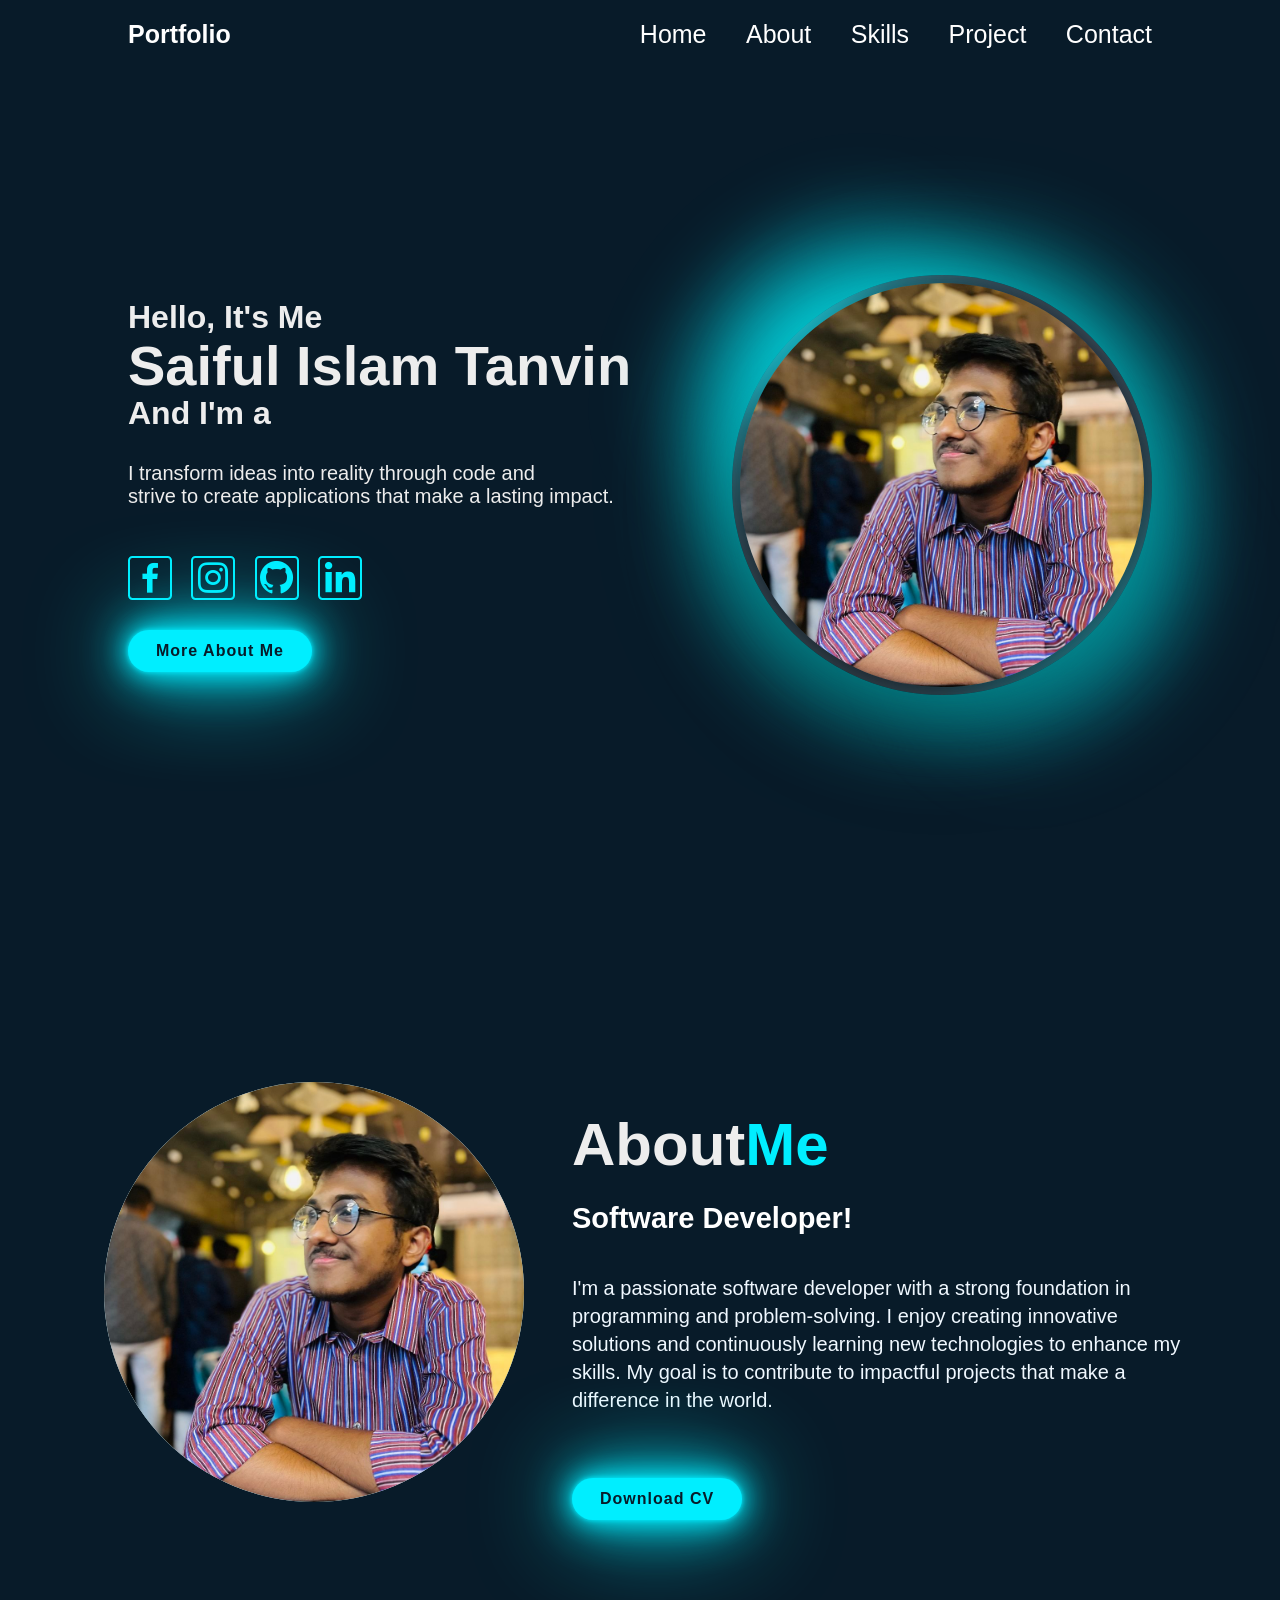
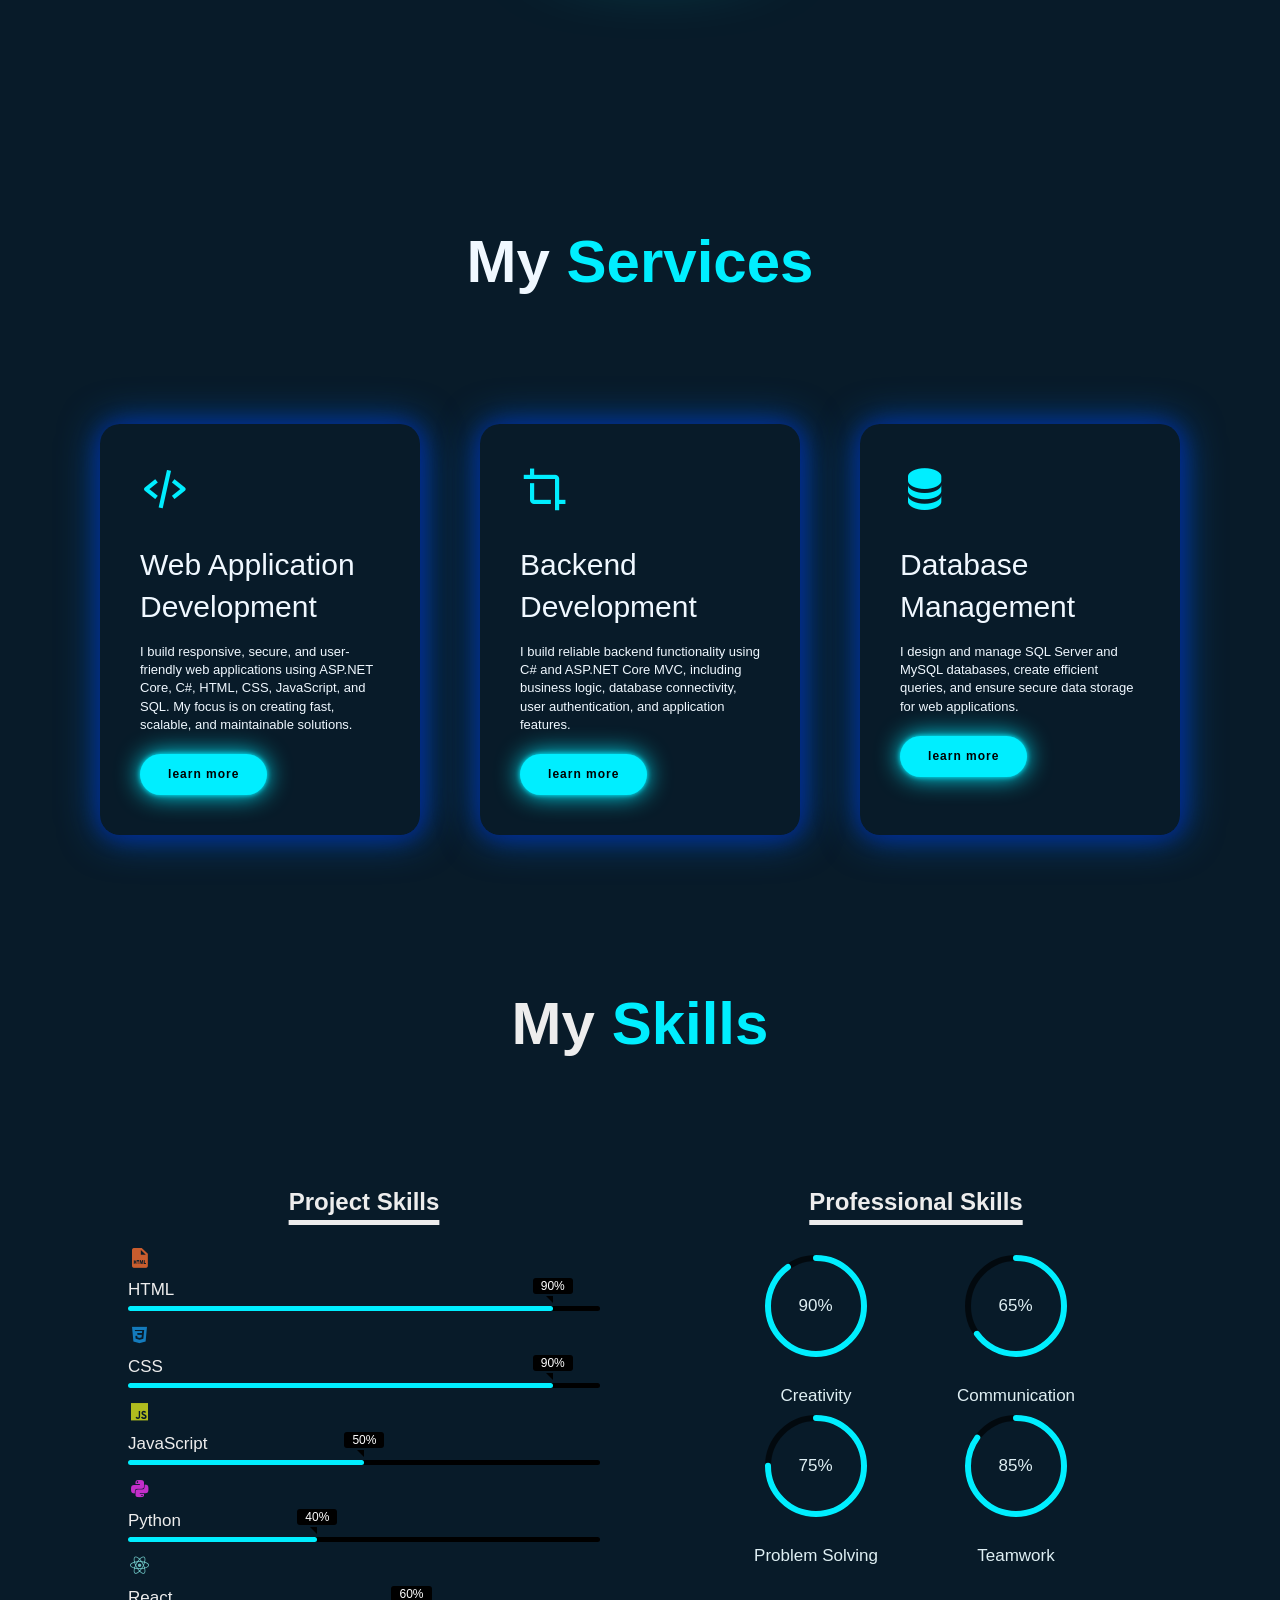
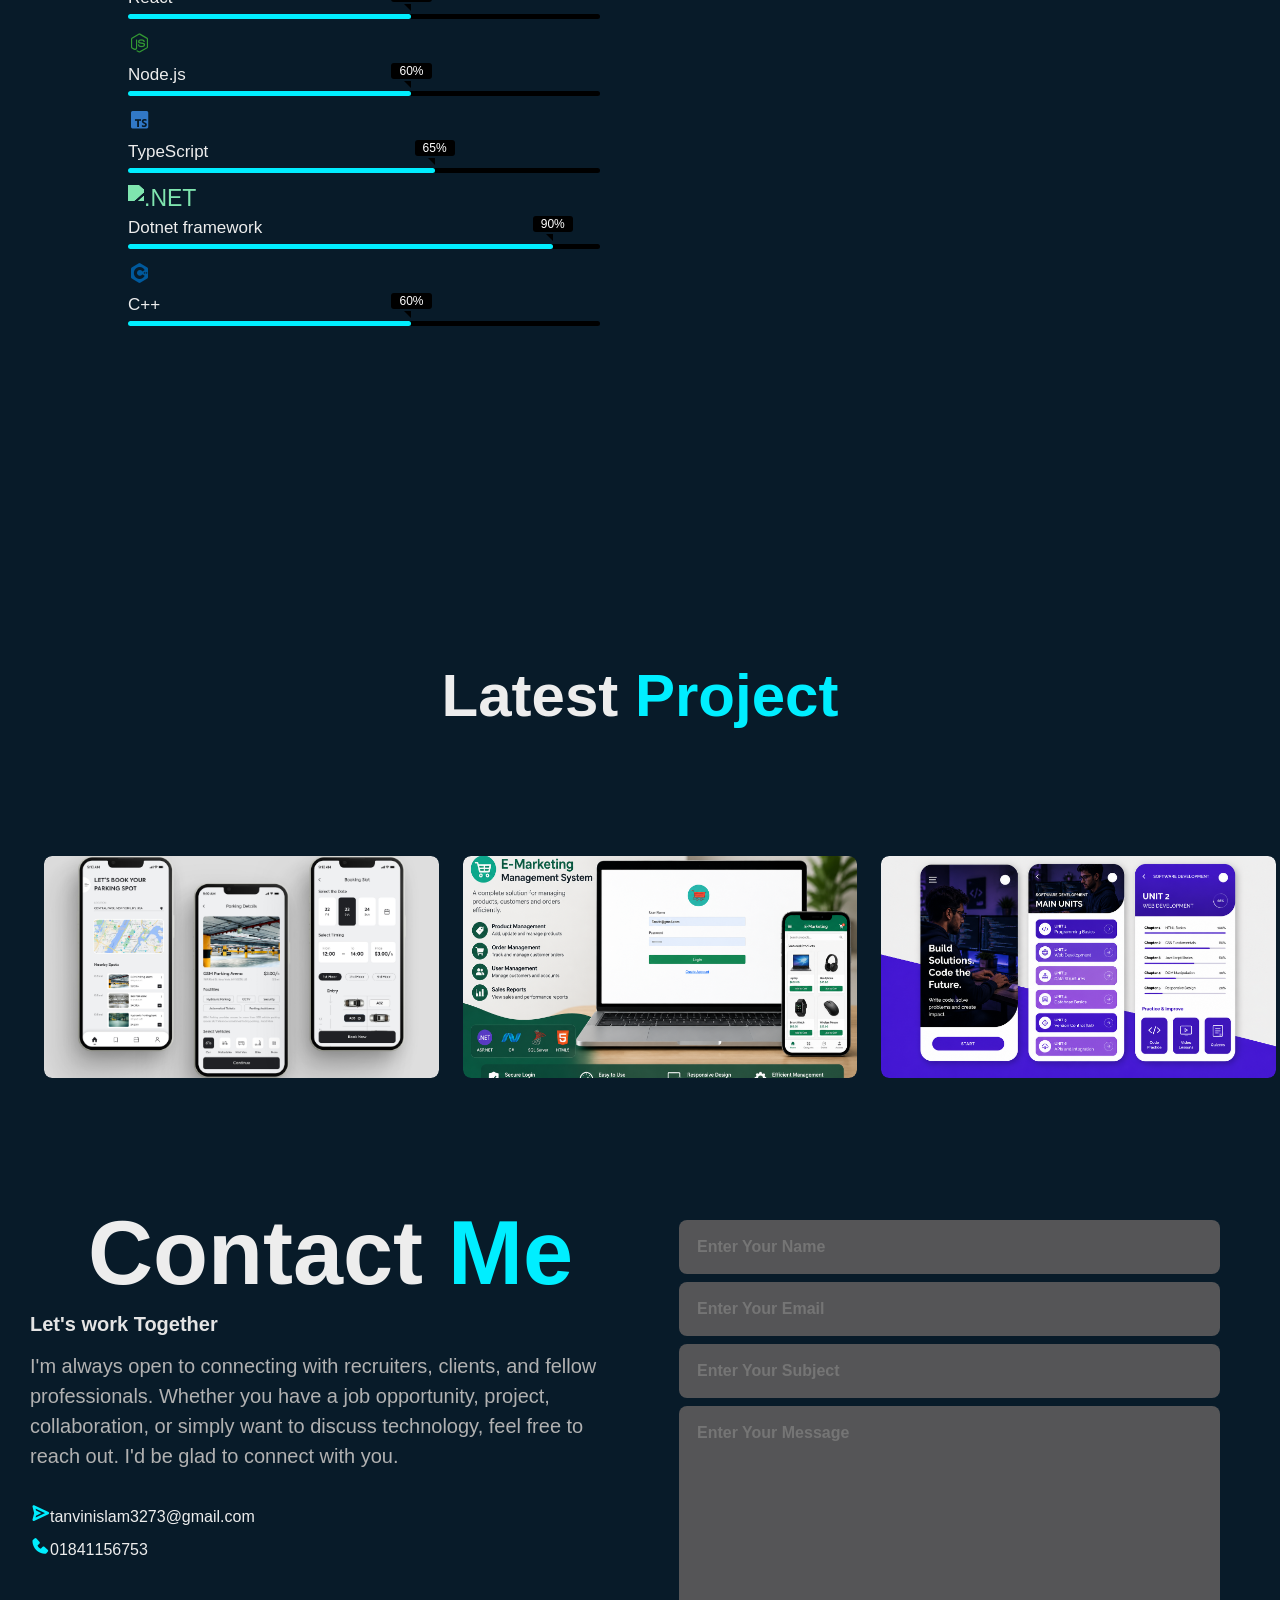
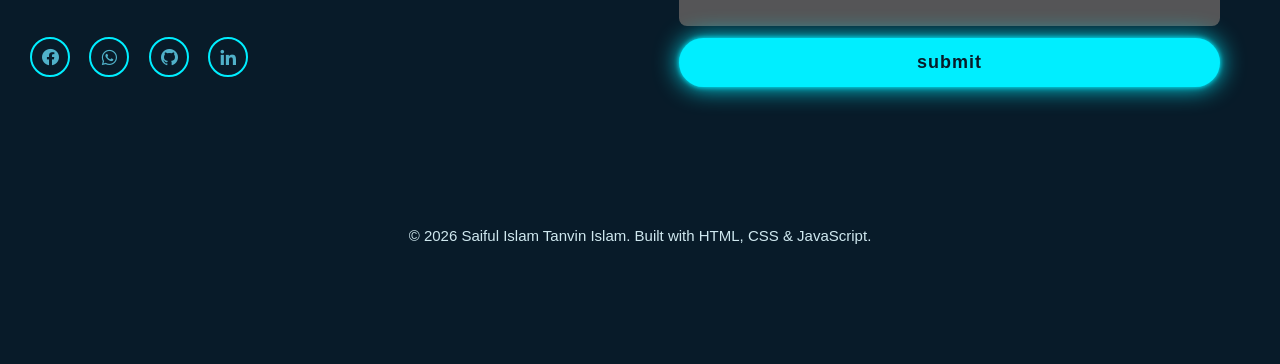
==== index.html @ 6e9121ce "update Project files" ====
<!DOCTYPE html>
<html lang="en">
<head>
    <meta charset="UTF-8">
    <meta http-equiv="X-UA-Compatible" content="IE=edge">
    <meta name="viewport" content="width=device-width, initial-scale=1.0">
    <title>Portfolio</title>
    <link rel="stylesheet" href="stylesheet.css">
    <link href='https://unpkg.com/boxicons@2.1.4/css/boxicons.min.css' rel='stylesheet'>
    <script src="https://unpkg.com/typed.js@3.0.0/dist/typed.umd.js"></script>

</head>

<body>
<header class="header">
    <a href="" class="logo">Portfolio</a>

    <nav class="navbar">
        <a href="#home" style="--i:1;" class="active">Home</a>
        <a href="#about" style="--i:2;">About</a>
        <a href="#skills" style="--i:3;">Skills</a>
        <a href="#portfolio" style="--i:4;">Project</a>
        <a href="#contact" style="--i:5;">Contact</a>
    </nav>

</header>


<section class="home" id="home">
    <div class="home-content">
        <h3>Hello, It's Me</h3>
        <h1>Saiful Islam Tanvin</h1>
        <h3>And I'm a <span class="text"></span></h3>
        <p>I transform ideas into reality through code and
           <br>strive to create applications that make a lasting impact.</p></br>
        
         <div class="home-sci">
            <a href="https://www.facebook.com/saiful.islam.1699/" target="_blank" rel="noopener noreferrer" style="--i:7;"> <i class='bx bxl-facebook'></i></a>
            <a href="https://www.instagram.com/tanvinislam3273/" target="_blank" rel="noopener noreferrer" style="--i:8;"> <i class='bx bxl-instagram'></i></a>
            <a href="https://github.com/Saiful1253" target="_blank" rel="noopener noreferrer" style="--i:9;"> <i class='bx bxl-github'></i></a>
            <a href="https://www.linkedin.com/in/tanvin-islam-6b293a417/" target="_blank" rel="noopener noreferrer" style="--i:10;"> <i class='bx bxl-linkedin'></i></a>

        </div> 
         
        <div>
            <a href="#about" class="btn-box">More About Me</a>
            
        </div>
    </div>
    <div class="home-img">
        <img src="542751662_776426458458725_5081653618997888991_n.jpg" alt="Profile photo">
    </div>

</section>
<section class="about" id="about">
    <div class="about-img">
        <div class="ring-only">
            <img src="542751662_776426458458725_5081653618997888991_n.jpg" alt="Profile photo">
            <div class="ring-overlay" aria-hidden="true"></div>
        </div>
    </div>
    <div class="about-text">
        <h2>About<span>Me</span></h2>
        <h4>Software Developer!</h4>
        <p>I'm a passionate software developer with a strong foundation in programming and problem-solving. I enjoy creating innovative solutions and continuously learning new technologies to enhance my skills. My goal is to contribute to impactful projects that make a difference in the world.</p>
        <a href="Resume%20writing%20format%20Final.pdf" class="btn-box" download>Download CV</a>
    </div>
</section>

<section>
    <div class="services" id="services">
        <div class="container">
             <h1 class="sub-title">My <span>Services</span></h1>
             <div class="services-list">
                <div>
                    <i class='bx bx-code-alt' style='color:#00eeff'  ></i>
                    <h2>Web Application Development</h2>
                    <p>I build responsive, secure, and user-friendly web applications using ASP.NET Core, C#, HTML, CSS, JavaScript, and SQL. My focus is on creating fast, scalable, and maintainable solutions.</p>
                    <a href="#portfolio" class="read">learn more</a>
                </div>
                <div>
                    <i class='bx bx-crop' style='color:#00eeff'></i>
                    <h2>Backend Development</h2>
                    <p>I build reliable backend functionality using C# and ASP.NET Core MVC, including business logic, database connectivity, user authentication, and application features.</p>
                    <a href="#portfolio" class="read">learn more</a>
                </div>
                <div>
                    <i class='bx bxs-data' style='color:#00eeff' ></i>
                    <h2>Database Management</h2>
                    <p>I design and manage SQL Server and MySQL databases, create efficient queries, and ensure secure data storage for web applications.</p>
                    <a href="#portfolio" class="read">learn more</a>
                </div>
             </div>
        </div>
        
        </div>

</section>
<h1 class="sub-title" id="skills">My <span>Skills</span></h1>

<section>
    <div class="container1">
        <h1 class="heading1">Project Skills</h1>
        <div class="skills-bars">
            <div class="bar"><i style="color: #c95d2e" class='bx bxs-file-html'></i>
                <div class="info">
                    <span>HTML</span>
                </div>
                <div class="progress-line html">
                    <span></span>
                </div>
            </div>
            <div class="bar"><i style="color: #147bbc" class='bx bxl-css3' ></i>
                <div class="info">
                    <span>CSS</span>
                </div>
                <div class="progress-line css">
                    <span></span>
                </div>
            </div>
            <div class="bar"><i style="color: #b0bc1e" class='bx bxl-javascript' ></i>
                <div class="info">
                    <span>JavaScript</span>
                </div>
                <div class="progress-line javascript">
                    <span></span>
                </div>
            </div>
            <div class="bar"><i style="color: #c32ec9" class='bx bxl-python' ></i>
                <div class="info">
                    <span>Python</span>
                </div>
                <div class="progress-line python">
                    <span></span>
                </div>
            </div>
            <div class="bar"><i style="color: #69bcbc" class='bx bxl-react' ></i>
                <div class="info">
                    <span>React</span>
                </div>
                <div class="progress-line react">
                    <span></span>
                </div>
            </div>
            <div class="bar"><i style="color: #339933" class='bx bxl-nodejs' ></i>
                <div class="info">
                    <span>Node.js</span>
                </div>
                <div class="progress-line nodejs">
                    <span></span>
                </div>
            </div>
            <div class="bar"><i style="color: #3178C6" class='bx bxl-typescript' ></i>
                <div class="info">
                    <span>TypeScript</span>
                </div>
                <div class="progress-line typescript">
                    <span></span>
                </div>
            </div>
            <div class="bar"><img src="https://cdn.jsdelivr.net/gh/glincker/thesvg@main/public/icons/dotnet/default.svg" alt=".NET" width="24" height="24"style="filter: brightness(0) saturate(100%) invert(83%) sepia(26%) saturate(580%) hue-rotate(91deg) brightness(95%) contrast(92%);">
                <div class="info">
                    <span>Dotnet framework</span>
                </div>
                <div class="progress-line dotnet">
                    <span></span>
                </div>
            </div>
            <div class="bar"><i style="color: #00599C" class='bx bxl-c-plus-plus' ></i>
                <div class="info">
                    <span>C++</span>
                </div>
                <div class="progress-line cpp">
                    <span></span>
                </div>
            </div>
        </div>
    </div>


    <div class="container1">
        <h1 class="heading1">Professional Skills</h1>
        <div class="radial-bars">

           <div class="radial-bar">
               <svg x="0px" y="0px" viewBox="0 0 200 200">
                  <circle class="progress-bar" cx="100" cy="100" r="80"></circle>
                  <circle class="path path-1" cx="100" cy="100" r="80"></circle>
               </svg>
               <div class="percentage">90%</div>
               <div class="text">Creativity</div>
           </div>
        
          <div class="radial-bar">
                 <svg x="0px" y="0px" viewBox="0 0 200 200">
                     <circle class="progress-bar" cx="100" cy="100" r="80"></circle>
                     <circle class="path path-2" cx="100" cy="100" r="80"></circle>
                 </svg>
                    <div class="percentage">65%</div>
                    <div class="text">Communication</div>
          </div>


         <div class="radial-bar">
               <svg x="0px" y="0px" viewBox="0 0 200 200">
                     <circle class="progress-bar" cx="100" cy="100" r="80"></circle>
                     <circle class="path path-3" cx="100" cy="100" r="80"></circle>
                 </svg>
                     <div class="percentage">75%</div>
                     <div class="text">Problem Solving</div>
          </div>


           <div class="radial-bar">
              <svg x="0px" y="0px" viewBox="0 0 200 200">
                 <circle class="progress-bar" cx="100" cy="100" r="80"></circle>
                 <circle class="path path-4" cx="100" cy="100" r="80"></circle>
              </svg>
                <div class="percentage">85%</div>
                <div class="text">Teamwork</div>
         
             </div>

        </div>

       
    </div>
</section>
<section>
    <div id="portfolio" id="project">
        <div class="main-text" id="project">
            <h2>Latest <span>Project</span></h2>

            <div class="portfolio-content">
                <div class="row">
                    <img src="Aq5nZgloQHvEWn9pExUV2srQIsp0cQvDQ_x_rilLGhLUYTcIf0WDgaFu_hWLJ1NRUG1LbYYS8QRhZ-k-rdcryO9Z2YAJMcnXOw0ifpTCIKRsNqsM_jRtGf6QIQ2qCkcCJpyV1CrTgjtVS1o8Y7yE7U2GW2DOdOC15qI9svM0yEpll7VTl5gPBP3-whoX0SZv.jpg">
                    <div class="layer">
                        <h5>SmartPark – Smart Parking System</h5>
                        <p>Find, reserve, and manage parking spaces with ease. SmartPark provides real-time parking availability, secure booking, and a seamless mobile experience.</p>

                        <a href="#"><i class='bx bx-link-external' style="color: aliceblue;"></i></a>
                    </div>
                </div>
                <div class="row">
                    <img src="ChatGPT Image Jul 12, 2026, 08_49_32 PM.png">
                    <div class="layer">
                        <h5>Software Develop</h5>
                        <p>Created modern software applications using C#, ASP.NET Core MVC, React, Node.js, Typerscript, javascript, HTML5, CSS3, C++, Python  to solve real-world problems.</p>

                        <a href="#"><i class='bx bx-link-external' style="color: aliceblue;"></i></a>
                    </div>
                </div>
                <div class="row">
                    <img src="Mobile.png">
                    <div class="layer">
                        <h5>Software Develop</h5>
                        <p>Created modern software applications using C#, ASP.NET Core MVC, React, Node.js, Typerscript, javascript, HTML5, CSS3, C++, Python  to solve real-world problems.</p>

                        <a href="#"><i class='bx bx-link-external' style="color: aliceblue;"></i></a>
                    </div>
                </div>
            </div>
        </div>

    </div>
</section>
<section class="contact" id="contact">
    <div class="contact-text">
        <h2>Contact <span>Me</span></h2>
        <h4>Let's work Together</h4>
        <p>I'm always open to connecting with recruiters, clients, and fellow professionals. Whether you have a job opportunity, project, collaboration, or simply want to discuss technology, feel free to reach out. I'd be glad to connect with you.</p>
        <div class="contact-list">
             <li><i class='bx bx-send' ></i>tanvinislam3273@gmail.com</li>
             <li><i class='bx bxs-phone'></i>01841156753</li>
        </div>
        <div class="contact-icons">
            <a href=""><i class='bx bxl-facebook-circle' style='color:#50b1c9' ></i></a>
            <a href=""><i class='bx bxl-whatsapp' style='color:#50b1c9' ></i></a>
            <a href=""><i class='bx bxl-github' style='color:#50b1c9'></i></a>
            <a href=""><i class='bx bxl-linkedin' style='color:#50b1c9' ></i></a>

        </div>


    </div>
    <div class="contact-form">
        <form action="">
            <input type="" placeholder="Enter Your Name" required>
            <input type="email" placeholder="Enter Your Email" required>

            <input type="" placeholder="Enter Your Subject">
            <textarea name="" id="" cols="40" rows="10" placeholder="Enter Your Message" required></textarea>
            <input type="submit" value="submit" class="send">
        </form>

    </div>

</section>

<footer class="site-footer">
    <p>&copy; 2026 Saiful Islam Tanvin Islam. Built with HTML, CSS &amp; JavaScript.</p>
</footer>



<script src="main.js"></script>
</body>
</html>
---- stylesheet.css ----
* {
    margin: 0;
    padding: 0;
    box-sizing: border-box;
    scroll-behavior: smooth;
    font-family: 'Poppins', sans-serif;
}

html,
body {
    min-height: 100%;
    color: #ededed;
    background: #081b29;
}

.header {
    position: fixed;
    top: 0;
    left: 0;
    width: 100%;
    padding: 20px 10%;
    background: #081b29;
    display: flex;
    justify-content: space-between;
    align-items: center;
    z-index: 100;
}

.logo {
    position: relative;
    font-size: 25px;
    color: #fff;
    text-decoration: none;
    font-weight: 600;
    cursor: default;
    opacity: 0;
    animation: slideRight 1s ease forwards;
}

.navbar a {
    display: inline-block;
    font-size: 25px;
    color: #fff;
    text-decoration: none;
    font-weight: 500;
    margin-left: 35px;
    transition: 0.3s;
    opacity: 0;
    animation: slideTop .5s ease forwards;
    animation-delay: calc(.2s * var(--i));
}


.navbar a:hover {
    color: rgb(132, 64, 221);
}

 .home {
    position: relative;
    width: 100%;
    justify-content: space-between;
    height: 100vh;
    background: #081b29 url(Purple\ Illustrated\ Mountain\ Desktop\ Wallpaper.png) no-repeat;
    background-size: cover;
    background-position: center;
    display: flex;
    align-items: center;
    padding: 70px 10% 0;
    perspective: 1200px;
}

.home-content {
    max-width: 600px;
}

.home-img {
    position: relative;
    width: 420px;
    height: 420px;
    display: flex;
    justify-content: center;
    align-items: center;
    border-radius: 50%;
    background: radial-gradient(circle at center, rgba(255,255,255,0.4), rgba(255,255,255,0) 45%),
                radial-gradient(circle at top left, rgba(0, 238, 255, 0.7), transparent 26%),
                radial-gradient(circle at bottom right, rgba(0, 238, 255, 0.25), transparent 36%);
    box-shadow: 0 30px 120px rgba(0, 0, 0, 0.18),
                0 0 120px rgba(0, 238, 255, 0.65),
                inset 0 0 90px rgba(255,255,255,0.30);
    overflow: visible;
    opacity: 0;
    animation: slideRight 1s ease forwards;
    animation-delay: 1.3s;
    transform-style: preserve-3d;
    transform: translateZ(0);
}

.home-img::before,
.home-img::after {
    content: '';
    position: absolute;
    border-radius: 50%;
}

.home-img::before {
    /* decorative outer ring */
    width: 100%;
    height: 100%;
    border: none;
    /* keep a soft cyan glow instead of a hard border */
    box-shadow: 0 0 100px rgba(0, 255, 255, 0.75),
                inset 0 0 18px rgba(255,255,255,0.06);
    z-index: 2;
}

.home-img::after {
    /* large blurred colored blobs behind the image to add depth */
    width: 140%;
    height: 140%;
    top: -20%;
    left: -20%;
    background: radial-gradient(circle at 30% 30%, rgba(0,238,255,0.7), transparent 32%),
                radial-gradient(circle at 70% 70%, rgba(0,200,220,0.35), transparent 32%);
    filter: blur(36px);
    transform: translateZ(-30px) scale(1.02);
    z-index: 0;
    pointer-events: none;
}

.home-img img {
    position: relative;
    width: 96%;
    height: 96%;
    object-fit: cover;
    border-radius: 50%;
    border: none;
    box-shadow: inset 0 0 30px rgba(255,255,255,0.12), 0 30px 60px rgba(0,0,0,0.28);
    transform: translateZ(40px);
    z-index: 3;
}


/* Neon framed photo component used in about/other sections */
.neon-wrap{width:420px;height:420px;position:relative;display:grid;place-items:center;margin:40px auto}
.neon-wrap::before{content:"";position:absolute;inset:0;background:transparent;filter:none;z-index:0}
.neon-wrap::after{content:"";position:absolute;inset:0;border-radius:50%;box-shadow:0 0 0 8px rgba(255,255,255,0.95), 0 0 60px rgba(0,238,255,0.65);pointer-events:none;z-index:1}
.neon-wrap .ring{position:absolute;z-index:2;border-radius:50%;inset:6%;box-shadow:0 0 0 6px rgba(255,255,255,0.9),0 0 22px rgba(0,238,255,0.75) inset;background:linear-gradient(135deg, rgba(0,238,255,0.08), rgba(0,200,220,0.03))}
.neon-wrap .photo{position:relative;z-index:3;width:84%;height:84%;border-radius:50%;overflow:hidden;box-shadow:0 24px 60px rgba(0,0,0,0.16)}
.neon-wrap .photo img{width:100%;height:100%;object-fit:cover;display:block}

@media (max-width:920px){.neon-wrap{width:300px;height:300px}}

/* Simple circular-only photo (no rings or glow) */
.round-only{
    width:300px;
    height:300px;
    border-radius:50%;
    overflow:hidden;
    display:block;
    margin:30px auto;
    box-shadow: 0 18px 40px rgba(0,0,0,0.18);
}
.round-only img{width:100%;height:100%;object-fit:cover;display:block}

/* Ring-only about image */
.about {
    background: #081b29;
}
.about-img {
    position: relative;
    display: grid;
    place-items: center;
    min-height: calc(100vh - 70px);
    background: none;
    padding: 80px 0;
}
.about-img .ring-only {
    width: 420px;
    height: 420px;
    border-radius: 50%;
    overflow: hidden;
    position: relative;
    box-shadow: inset 0 0 40px rgba(223, 218, 218, 0.788);
}
.about-img .ring-only img {
    width: 100%;
    height: 100%;
    object-fit: cover;
    display: block;
}
.about-img .ring-overlay {
    position: absolute;
    inset: 0;
    border-radius: 50%;
    pointer-events: none;
    box-shadow: 0 0 0 10px rgba(255,255,255,0.95),
                0 0 90px rgba(0,238,255,0.45);
}

.about-img .round-only{
    width:360px;
    height:360px;
    margin:0;
    box-shadow: 0 30px 70px rgba(228, 221, 221, 0.2);
}
.home-content h3 {
    font-size: 32px;
    font-weight: 700;
    opacity: 0;
    animation: slideBottom 1s ease forwards;
    animation-delay: .7s;

}

.home-content h3:nth-of-type(2) {
    margin-bottom: 30px;
    animation: slideTop 1s ease forwards;
    animation-delay: .7s;
}

.home-content h3 span {
    color: #0ef;
}

.home-content h1 {
    font-size: 56px;
    font-weight: 700;
    margin: -3px 0;
    opacity: 0;
    animation: slideRight 1s ease forwards;
    animation-delay: 1s;
}

.home-content p {
    font-size: 20px;
    opacity: 0;
    animation: slideLeft 1s ease forwards;
    animation-delay: 1s;
}

.home-sci a {
    display: inline-flex;
    justify-content: center;
    align-items: center;
    height: 44px;
    width: 44px;
    background: transparent;
    border: 2px solid #0ef;
    border-radius: 10%;
    font-size: 40px;
    color: #0ef;
    text-decoration: none;
    transition: 0.5s;
    opacity: 0;
    animation: slideLeft 1s ease forwards;
    animation-delay: calc(.2s * var(--i));
    margin: 30px 15px 30px 0;
}

.home-sci a :hover {
    background: #0ef;
    color: #081b29;
    box-shadow: 0 0 20px #0ef;
}

.btn-box {
    display: inline-block;
    padding: 12px 28px;
    background: #0ef;
    border-radius: 40px;
    font-size: 16px;
    color: #081b29;
    letter-spacing: 1px;
    text-decoration: none;
    font-weight: 600;
    opacity: 0;
    animation: slideTop 1s ease forwards;
    animation-delay: 2s;
    box-shadow: 0 0 5px #0ef,
        0 0 25px #0ef,
        0 0 50px #0ef, 0 0 100px #0ef;

}

.btn-box:hover {

    box-shadow: 0 0 5px cyan,
        0 0 25px cyan, 0 0 50px cyan,
        0 0 100px cyan, 0 0 200px cyan;
}
.about{
    display: grid;
    grid-template-columns: repeat(2, 1fr);
    align-items: center;
    gap: 1.5rem;
}
.about-img{
    padding-bottom: 20%;
    max-width: 630px;
    height: auto;
    width: 100%;
    border-radius: 8px;
}
.about-text{
    transform: translateX(-80px);
}
.about-text h2{
    font-size: 60px;
    
}
.about-text h2 span{
    color: #0ef;

}
.about-text h4{
    font-size: 29px;
    font-weight: 600;
    color: #fff;
    line-height: 1.7;
    margin: 15px 0 30px;
}
.about-text p{
    
    color: aliceblue;
    font-size: 20px;
    line-height: 1.4;
    margin-bottom: 4rem;
    display: flex;
    justify-content: center;
    align-items: center;
}

#services{
    color: aliceblue;
    font-size: 20px;
    line-height: 1.4;
    margin-bottom: 4rem;
    display: flex;
    justify-content: center;
    width: 100%;
}
.sub-title{
    text-align: center;
    font-size: 60px;
    padding-bottom: 70px;
}
#skills {
    scroll-margin-top: 90px;
}
.sub-title span{
    color: #0ef;
}

.container{
    padding: 90px;
    margin: 0 auto;
    width: 100%;
    max-width: 1300px;
}
.services-list{
    display: grid;
    grid-template-columns: repeat(auto-fit, minmax(280px, 1fr));
    grid-gap: 40px;
    margin-top: 50px;
    justify-items: center;
}
.services-list div{
    background-color: transparent;
    padding: 40px;
    font-size: 13px;
    font-weight: 13px;
    border-right: 10px;
    border-radius: 20px;
    transition: background 0.5s, transform 0.5s;
    box-shadow: 1px 1px 20px #012290f7,
                1px 1px 40px #0053b8f7;
    width: 100%;
    max-width: 320px;
}
.services-list div i{
    font-size: 50px;
    margin-bottom: 30px;
}
.services-list div h2{
    font-size: 30px;
    font-weight: 500;
    margin-bottom: 15px;
}
.services-list div a{
    display: inline-block;
    margin-top: 20px;
    font-size: 12px;
    color: #000000;
    text-decoration: none;
}
.read{
    display: inline-block;
    padding: 12px 28px;
    background: #0ef;
    border-radius: 40px;
    font-size: 16px;
    color: #081b29;
    letter-spacing: 1px;
    text-decoration: none;
    font-weight: 600;
    opacity: 0;
    animation: slideTop 1s ease forwards;
    animation-delay: 2s;
    box-shadow: 0 0 5px #0ef,
                0 0 25px #0ef;
}
.read:hover {
    box-shadow: 0 0 5px cyan,
                0 0 25px cyan, 0 0 50px cyan,
                0 0 100px cyan, 0 0 200px cyan;
    
}

.services-list div:hover{
    transform: translateY(-10px);
}

section{
    display: flex;
    flex-wrap: wrap;
}
.container1{
    width: 100%;
    height: auto; /* allow container to grow so all skill items (including C++) are visible */
    padding: 60px 0;
    margin-left: 0;
}
#skills + section{
    display: grid;
    grid-template-columns: repeat(2, minmax(0, 600px));
    justify-content: center;
    gap: 80px;
    padding: 0 10% 80px;
}
@media (max-width: 900px){
    #skills + section{
        grid-template-columns: minmax(0, 600px);
    }
}
.heading1{
    text-align: center;
    text-decoration: underline;
    text-underline-offset: 10px;
    text-decoration-thickness: 5px;
    margin-bottom: 30px;
}
.bar{
    font-size: 23px;
}
.skills-bars .bar{
    margin: 12px 0;
}
.skills-bars .bar:first-child{
    margin-top: 0;
}
.skills-bars .bar:last-child{
    margin-bottom: 0;
}
.skills-bars .bar .info{
    margin-bottom: 5px;
}
.skills-bars .bar .info span{
    font-size: 17px;
    font-weight: 500;
    animation: showText 0.5s 1s linear forwards;
    opacity: 0;
}
.skills-bars .bar .progress-line{
    position: relative;
    width: 100%;
    height: 5px;
    background-color: #000000;
    border-radius: 10px;
    animation: animate 1s cubic-bezier(1,0,0.5,1) forwards;
    transform: scaleX(0);
    transform-origin: left;
}
@keyframes animate{
    100%{
        transform: scaleX(1);
    }
}
.skills-bars .bar .progress-line span{
    height: 100%;
    background-color: #0ef;
    position: absolute;
    border-radius: 10px;
    animation: animate 1s 1s cubic-bezier(1,0,0.5,1) forwards;
    transform: scaleX(0);
    transform-origin: left;
}
.progress-line.html span{
    width: 90%;
}
.progress-line.css span{
    width: 90%;
}
.progress-line.javascript span{
    width: 50%;
}
.progress-line.python span{
    width: 40%;
}
.progress-line.react span{
    width: 60%;
}
.progress-line.nodejs span{
    width: 60%;
}
.progress-line.typescript span{
    width: 65%;
}
.progress-line.dotnet span{
    width: 90%;
}
.progress-line.cpp span{
    width: 60%;
}
.progress-line span::after{
    position: absolute;
    padding: 1px 8px;
    background-color: #000;
    color: #fff;
    font-size: 12px;
    border-radius: 3px;
    top: -28px;
    right: -20px;
    animation: showText 0.5s 1.5s linear forwards;
    opacity: 0;
}
.progress-line.html span::after{
    content: "90%";
}
.progress-line.css span::after{
    content: "90%";
}
.progress-line.javascript span::after{
    content: "50%";
}
.progress-line.python span::after{
    content: "40%";
}
.progress-line.react span::after{
    content: "60%";
}
.progress-line.nodejs span::after{
    content: "60%";
}
.progress-line.typescript span::after{
    content: "65%";
}
.progress-line.dotnet span::after{
    content: "90%";
}
.progress-line.cpp span::after{
    content: "60%";
}
.progress-line span::before{
    content: "";
    position: absolute;
    width: 0;
    height: 0;
    border: 7px solid transparent;
    border-bottom-width: 0px;
    border-right-width: 0px;
    border-top-color: #000;
    top: -10px;
    right: 0;
    animation: showText 0.5s 1.5s linear forwards;
    opacity: 0;
}
@keyframes showText{
    100%{
        opacity: 1;
    }
}
.radial-bars{
    /* Make each radial item occupy a full row and add spacing to prevent overlap */
    width: 100%;
    display: flex;
    flex-direction: row;
    align-items: center;
    justify-content: center;
    gap: 40px;         /* space between svg and text */
    margin: 24px 0;    /* space between rows */
    flex-wrap: wrap;
}
.radial-bars svg{
    /* size and rotation for the circular progress */
    width: 120px;
    height: 120px;
    flex: 0 0 120px;
    transform: rotate(-90deg);
}

/* Each radial item: stack circle + percentage + label and center them */
.radial-bar{
    display: flex;
    flex-direction: column;
    align-items: center;
    justify-content: flex-start;
    gap: 8px;
    width: 160px;
    position: relative; /* allow absolute centering of percentage inside the ring */
}

.radial-bar .percentage,
.radial-bar .text{
    color: #dfeff3;
    text-align: center;
}

/* center the percentage inside the SVG ring */
.radial-bar svg{
    position: relative;
    z-index: 1;
}

.radial-bars .progress-bar{
    stroke-width: 10;
    fill: transparent;
    /* base ring: dark/ muted stroke to show the "remaining" segment behind the cyan arc */
    stroke: rgba(0,0,0,0.65);
    stroke-dasharray: 502;
    stroke-dashoffset: 0; /* show full base ring */
    stroke-linecap: round;
}
@keyframes animate-bar{
    100%{
        stroke-dashoffset: -1;
    }
}
.path {
    stroke: #0ef;
    stroke-width: 10;
    fill: transparent;
    stroke-dasharray: 502;
    stroke-dashoffset: 502;
    stroke-linecap: round;
}
.path-1{animation:animate-path1 1s 1s linear forwards}
.path-2{animation:animate-path2 1s 1s linear forwards}
.path-3{animation:animate-path3 1s 1s linear forwards}
.path-4{animation:animate-path4 1s 1s linear forwards}

@keyframes animate-path1{
    100%{
        stroke-dashoffset: 50;;
    }
}
@keyframes animate-path2{
    100%{
        stroke-dashoffset: 175;;
    }
}
@keyframes animate-path3{
    100%{
        stroke-dashoffset: 125;;
    }
}
@keyframes animate-path4{
    100%{
        stroke-dashoffset: 75;;
    }
}
.radial-bar .percentage{
    position: absolute;
    top: 50%;
    left: 50%;
    transform: translate(-50%, -50%);
    font-size: 17px;
    font-weight: 500;
    height: 20px;
    animation: showText 0.5s 1s linear forwards;
    opacity: 0;
}
.radial-bar .text{
    width: 100%;
    position: absolute;
    text-align: center;
    left: 50%;
    bottom: -40px;
    transform: translateX(-50%);
    font-size: 17px;
    font-weight: 500;
    animation: showText 0.5s 1s linear forwards;
    opacity: 0;
}
.main-text{
    padding-top: 130px;
    margin-top: 200px;
}
.main-text h2{
    font-size: 60px;
    line-height: 1;
    text-align: center;
    position: relative;
    top: -130px;
}
.main-text h2 span{
    color: #0ef;
}
.portfolio-content{
    display: grid;
    grid-template-columns: repeat(auto-fit, minmax(min(100%, 359px), 1fr));
    width: calc(100% - 48px);
    margin: 0 44px;
    gap: 24px;
    justify-content: center;
}
.row{
    position: relative;
    aspect-ratio: 16 / 9;
    overflow: hidden;
    border-radius: 8px;
    cursor: pointer;
}
.row img{
    width: 100%;
    height: 100%;
    object-fit: cover;
    border-radius: 8px;
    display: block;
    transition: transform 0.5s;
}
.layer{
    width: 100%;
    height: 0;
    background: linear-gradient(rgba(0,0,0,0.1),#0ef);
    position: absolute;
    border-radius: 8px;
    left: 0;
    bottom: 0;
    overflow: hidden;
    display: flex;
    flex-direction: column;
    align-items: center;
    justify-content: center;
    text-align: center;
    padding: 0 40px;
    transition: height 0.5s;
}
.layer h5{
    color: #000;
    font-size: 20px;
    font-weight: 600;
    margin-bottom: 15px;
}
.layer p{
    color: #000;
    font-size: 1rem;
    line-height: 1.8;
}
.layer i{
    color: #ff004f;
    margin-top: 20px;
    font-size: 20px;
    background: #fff;
    width: 60px;
    height: 60px;
    display: flex;
    align-items: center;
    justify-content: center;
    border-radius: 50%;
}
.row:hover img{
    transform: scale(1.1);
}
.row:hover .layer{
    height: 100%;
}

.contact{
    display:grid;
    grid-template-columns: repeat(2, 1fr);
    align-items: center;
    gap: 3rem;
    padding-left: 30px;
    margin-top: 130px;
}
.contact-text h2{
    font-size: 90px;
    line-height: 1;
    text-align: center;
}
.contact-text h2 span{
    color: #0ef;
}
.contact-text h4{
    margin: 15px 0;
    color: rgb(228,228,228);
    font-size: 20px;
    font-weight: 600;
}
.contact-text p{
    color: rgb(177, 177, 177);
    font-size: 20px;
    line-height: 30px;
    margin-bottom: 2rem;
}
.contact-list{
    margin-bottom: 3rem;
}
.contact-list li{
    margin-bottom: 10px;
    display: block;
}
.contact-list li{
    margin-bottom: 10px;
    display: block;
}
.contact-list i{
    display: inline-block;
    color: #0ef;
    font-size: 20px;
    font-weight: 600;
    transition: all .40s ease;
}
.contact-list li a:hover{
    transform: scale(1.01) translateY(-5px);
    color: #0ef;
}
.contact-icons i{
    display: inline-flex;
    justify-content: center;
    align-items: center;
    width: 40px;
    height: 40px;
    background: transparent;
    border: 2px solid #0ef;
    border-radius: 50%;
    font-size: 20px;
    color: #0ef;
    text-decoration: none;
    margin: 30px 15px 30px 0;
    transition: .5s ease;
    opacity: 0;
    animation: slideLeft 1s ease forwards;
    animation-delay: calc(.2s * var(--i));
}
.contact-icons i:hover{
    background: #0ef;
    color: #000;
    box-shadow: 0 0 20px #0ef;
}
.contact-form form{
    position: relative;
}
.contact-form form input,form textarea{
    border: none;
    outline: none;
    width: 90%;
    padding: 18px;
    background: #555557;
    color: #000;
    font-size: 1rem;
    font-weight: 600;
    margin-bottom: 0.5rem;
    border-radius: 0.5rem;
}
.contact-form textarea{
    resize: none;
    height: 220px;
}
.contact-form form .send{
    display: inline-block;
    padding: 14px 60px;
    background: #0ef;
    border-radius: 40px;
    font-size: 18px;
    color: #081b29;
    letter-spacing: 1px;
    text-decoration: none;
    font-weight: 600;
    opacity: 0;
    animation: slideTop 1s ease forwards;
    animation-delay: 2s;
    box-shadow: 0 0 5px #0ef,
                0 0 25px #0ef;
}
.contact-form form .send:hover {
    box-shadow: 0 0 5px cyan,
                0 0 25px cyan, 0 0 50px cyan,
                0 0 100px cyan, 0 0 200px cyan;
    
}





@keyframes slideRight {
    0% {
        transform: translateX(-100%);
        opacity: 0;
    }

    100% {
        transform: translateX(0);
        opacity: 1;
    }
}

@keyframes slideLeft {
    0% {
        transform: translateX(100%);
        opacity: 0;
    }

    100% {
        transform: translateX(0);
        opacity: 1;
    }
}

@keyframes slideTop {
    0% {
        transform: translateY(100%);
        opacity: 0;
    }

    100% {
        transform: translateY(0);
        opacity: 1;
    }
}

@keyframes slideBottom {
    0% {
        transform: translateY(-100%);
        opacity: 0;
    }

    100% {
        transform: translateY(0);
        opacity: 1;
    }
}

.radial-info{
    display: flex;
    flex-direction: column;
    justify-content: center;
    align-items: center; /* center text under the circle */
    gap: 6px;
    text-align: center;
}

.radial-info .percentage{
    font-size: 14px;
    color: #dfeff3;
}

.radial-info .text{
    font-size: 14px;
    color: #dfeff3;
}

.site-footer{
    padding: 120px 10%;
    text-align: center;
    color: #cfe8ef;
    font-size: 15px;
}

/* Responsive layout */
@media (max-width: 1000px){
    .home{
        height: auto;
        min-height: 100vh;
        gap: 48px;
        padding: 130px 8% 70px;
    }
    .home-img{
        width: 330px;
        height: 330px;
    }
    .about-img .ring-only{
        width: 330px;
        height: 330px;
    }
    .about-text{
        transform: translateX(-30px);
    }
    .contact-text h2{
        font-size: 64px;
    }
}

@media (max-width: 768px){
    .header{
        padding: 14px 5%;
        flex-wrap: wrap;
        gap: 12px;
    }
    .logo{
        font-size: 22px;
    }
    .navbar{
        display: flex;
        flex-wrap: wrap;
        gap: 8px 16px;
    }
    .navbar a{
        margin-left: 0;
        font-size: 16px;
    }
    .home{
        flex-direction: column;
        justify-content: center;
        text-align: center;
        padding: 130px 7% 60px;
    }
    .home-content h1{
        font-size: 44px;
    }
    .home-content h3{
        font-size: 26px;
    }
    .home-content p,
    .about-text p,
    .contact-text p{
        font-size: 17px;
    }
    .home-img{
        width: min(78vw, 330px);
        height: min(78vw, 330px);
    }
    .about{
        grid-template-columns: 1fr;
        padding: 70px 7%;
        gap: 32px;
    }
    .about-img{
        min-height: auto;
        padding: 0;
        max-width: none;
    }
    .about-img .ring-only{
        width: min(75vw, 330px);
        height: min(75vw, 330px);
    }
    .about-text{
        transform: none;
        text-align: center;
    }
    .about-text h2,
    .sub-title,
    .main-text h2{
        font-size: 42px;
    }
    .about-text h4{
        font-size: 24px;
    }
    .about-text p{
        margin-bottom: 2rem;
    }
    .container{
        padding: 70px 7%;
    }
    .services-list{
        grid-template-columns: 1fr;
        gap: 28px;
    }
    .services-list div{
        max-width: 420px;
    }
    #skills + section{
        gap: 16px;
        padding: 0 7% 60px;
    }
    .container1{
        padding: 36px 0;
    }
    .main-text{
        padding-top: 80px;
        margin-top: 80px;
    }
    .main-text h2{
        top: -80px;
    }
    .portfolio-content{
        grid-template-columns: 1fr;
        width: auto;
        margin: 0 7%;
    }
    .contact{
        grid-template-columns: 1fr;
        gap: 32px;
        padding: 0 7%;
        margin-top: 80px;
    }
    .contact-text{
        text-align: center;
    }
    .contact-text h2{
        font-size: 48px;
    }
    .contact-form form input,
    .contact-form form textarea{
        width: 100%;
    }
    .contact-form form .send{
        width: 100%;
    }
    .site-footer{
        padding: 70px 7%;
        font-size: 14px;
    }
}

@media (max-width: 420px){
    .header{
        justify-content: center;
    }
    .navbar{
        justify-content: center;
    }
    .home-content h1{
        font-size: 36px;
    }
    .home-content h3{
        font-size: 22px;
    }
    .home-sci a{
        margin: 24px 8px;
    }
    .services-list div{
        padding: 28px;
    }
    .radial-bars{
        gap: 32px 8px;
    }
    .radial-bar{
        width: 140px;
    }
    .layer{
        padding: 0 20px;
    }
    .layer p{
        font-size: 0.85rem;
        line-height: 1.4;
    }
}
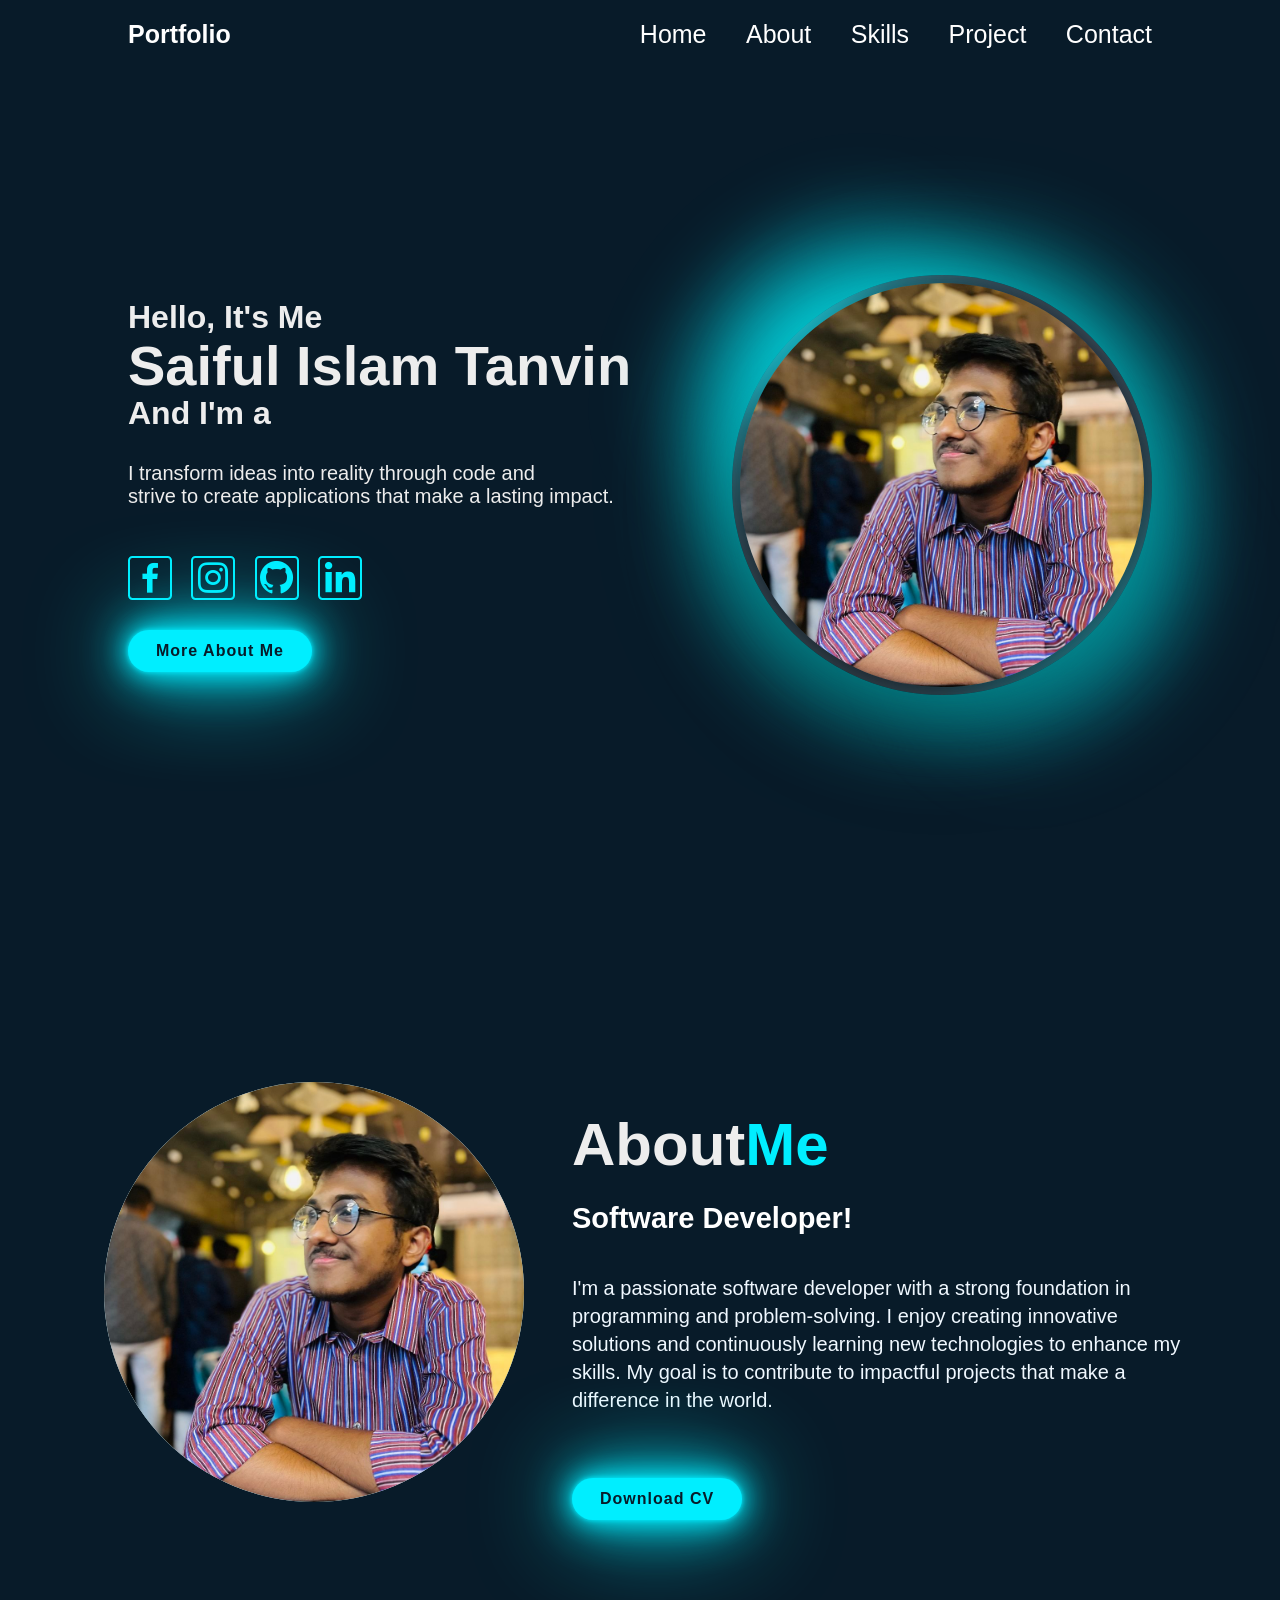
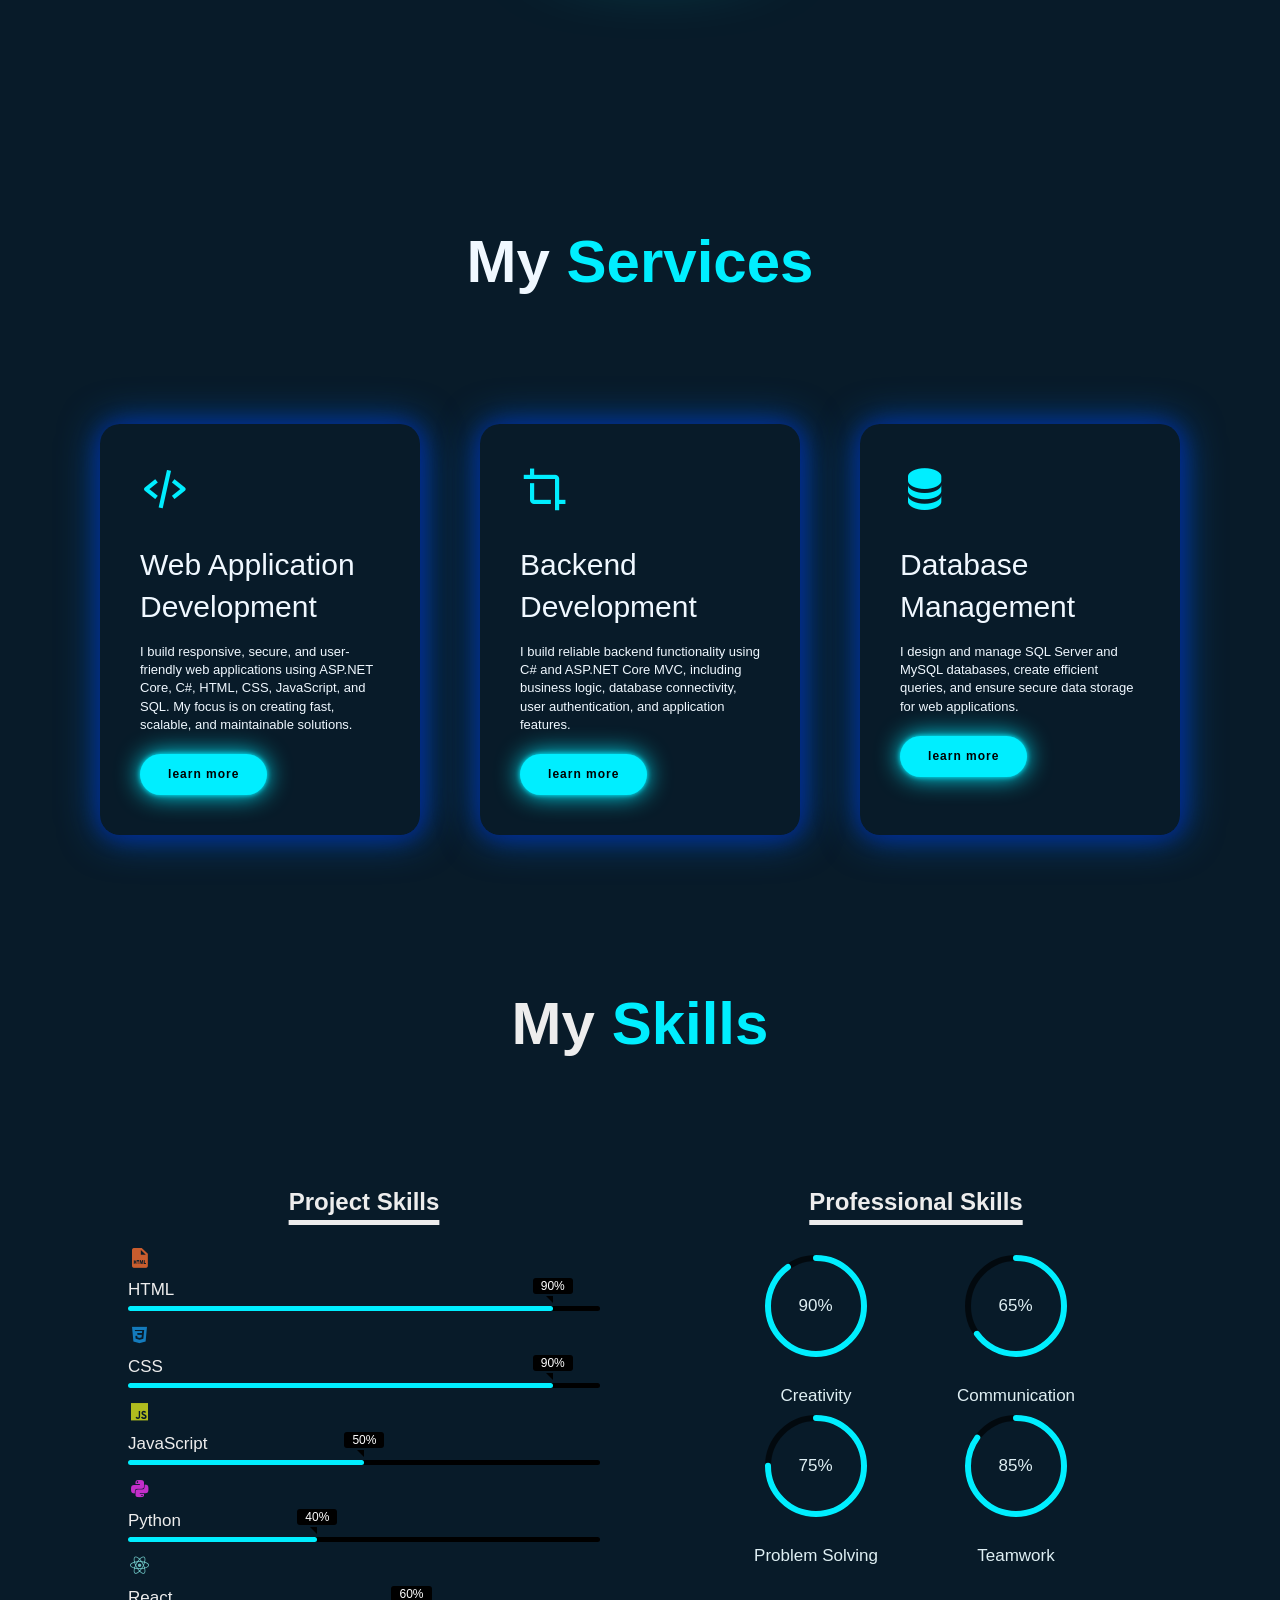
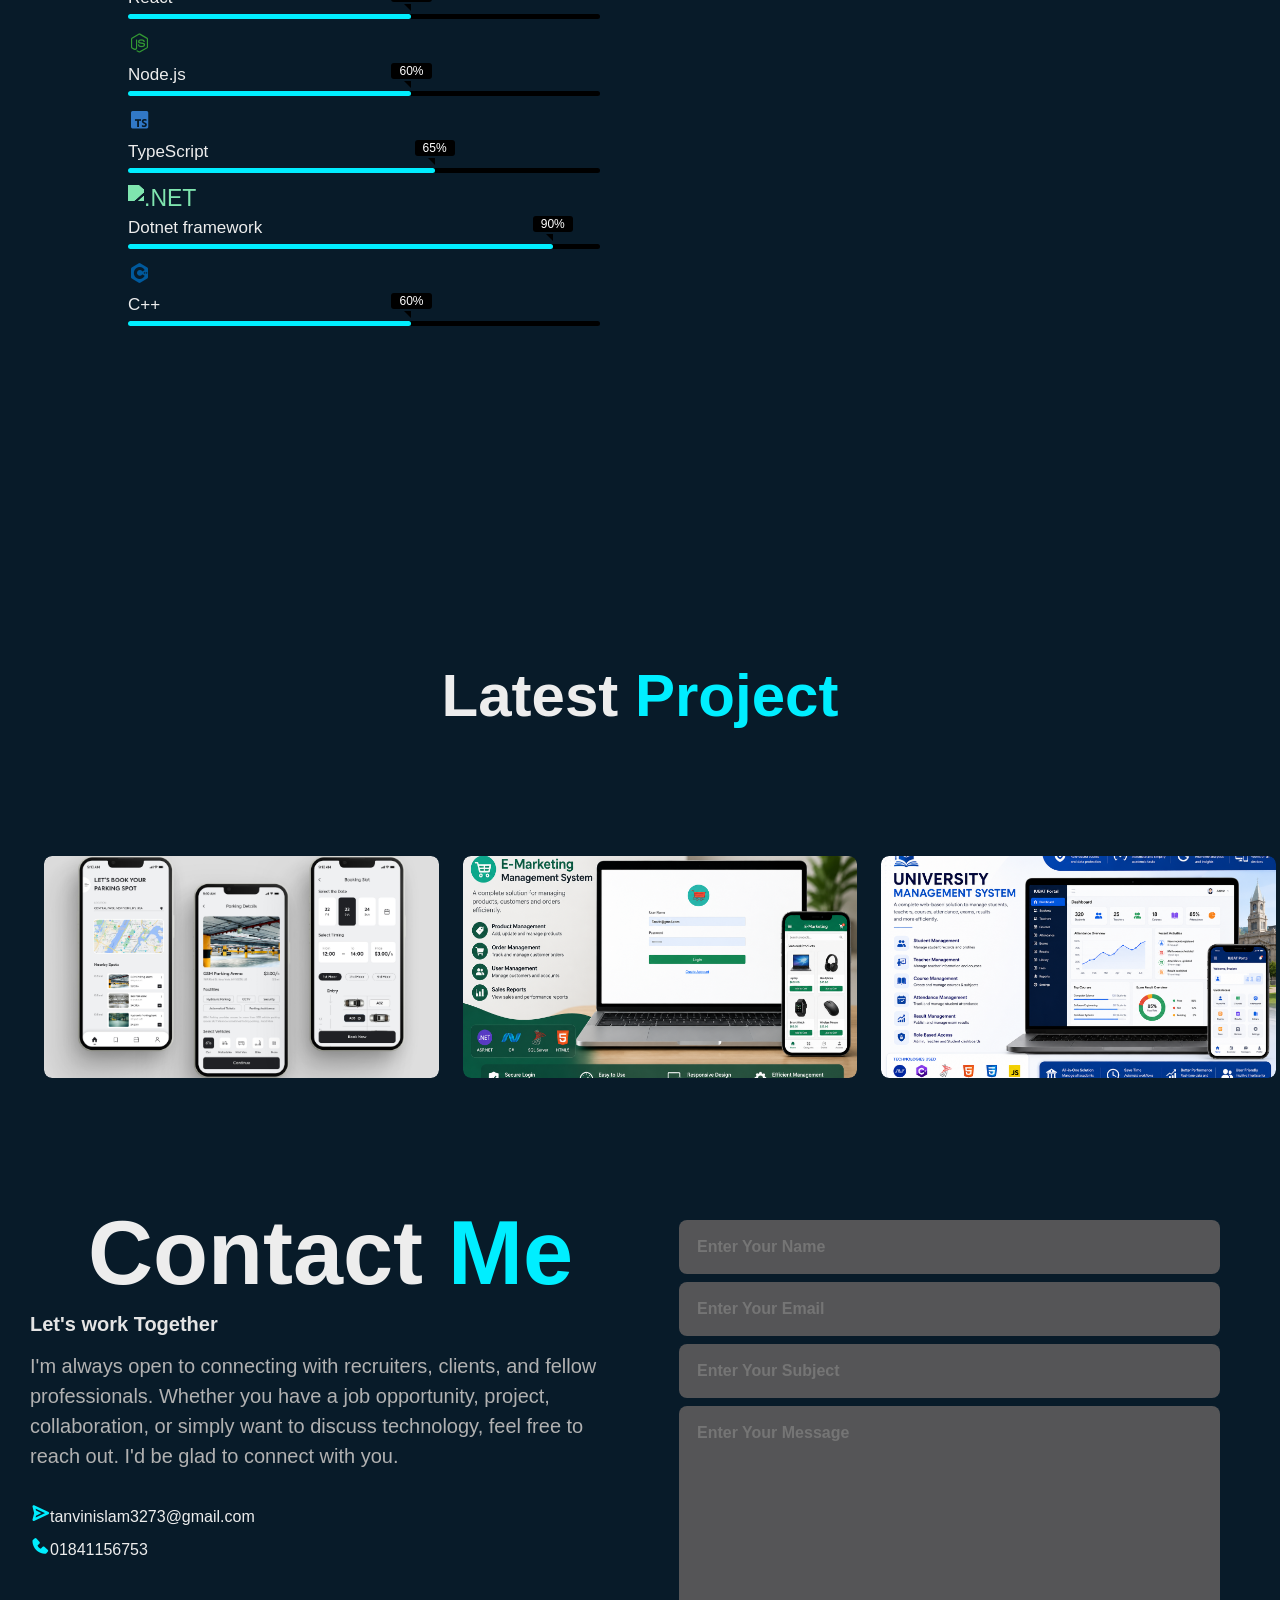
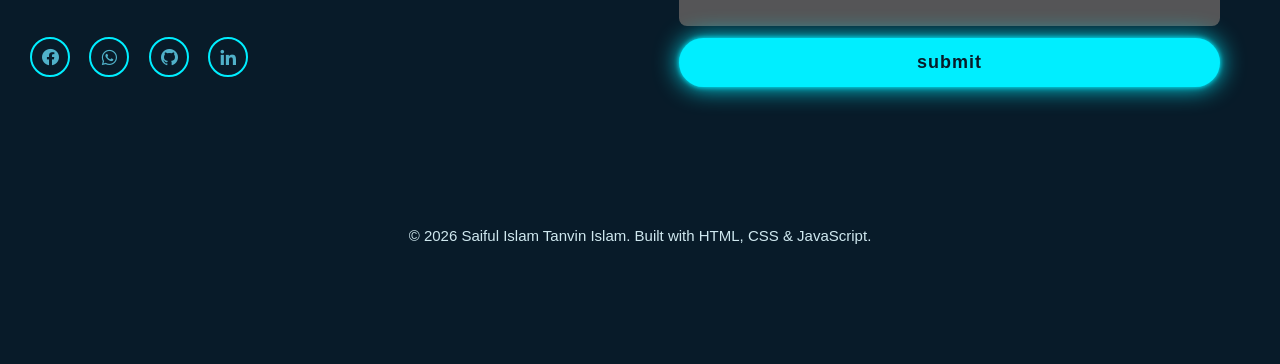
==== commit ca82dd2f: "Update Project files" ====
--- a/index.html
+++ b/index.html
@@ -244,17 +244,17 @@
                 <div class="row">
                     <img src="ChatGPT Image Jul 12, 2026, 08_49_32 PM.png">
                     <div class="layer">
-                        <h5>Software Develop</h5>
-                        <p>Created modern software applications using C#, ASP.NET Core MVC, React, Node.js, Typerscript, javascript, HTML5, CSS3, C++, Python  to solve real-world problems.</p>
+                        <h5>E-Commerce System</h5>
+                        <p>A web-based e-commerce management system developed using ASP.NET that allows users to browse products, create accounts, log in securely, manage shopping carts, and place orders. The admin panel supports product management, order tracking, and inventory updates.</p>
 
                         <a href="#"><i class='bx bx-link-external' style="color: aliceblue;"></i></a>
                     </div>
                 </div>
                 <div class="row">
-                    <img src="Mobile.png">
+                    <img src="ChatGPT Image Jul 12, 2026, 09_14_06 PM.png">
                     <div class="layer">
-                        <h5>Software Develop</h5>
-                        <p>Created modern software applications using C#, ASP.NET Core MVC, React, Node.js, Typerscript, javascript, HTML5, CSS3, C++, Python  to solve real-world problems.</p>
+                        <h5>University Portal System</h5>
+                        <p>A comprehensive web-based platform for managing students, teachers, courses, attendance, examinations, and academic records through dedicated role-based Project.</p>
 
                         <a href="#"><i class='bx bx-link-external' style="color: aliceblue;"></i></a>
                     </div>
@@ -274,22 +274,24 @@
              <li><i class='bx bxs-phone'></i>01841156753</li>
         </div>
         <div class="contact-icons">
-            <a href=""><i class='bx bxl-facebook-circle' style='color:#50b1c9' ></i></a>
-            <a href=""><i class='bx bxl-whatsapp' style='color:#50b1c9' ></i></a>
-            <a href=""><i class='bx bxl-github' style='color:#50b1c9'></i></a>
-            <a href=""><i class='bx bxl-linkedin' style='color:#50b1c9' ></i></a>
+            <a href="https://www.facebook.com/saiful.islam.1699/" target="_blank" rel="noopener noreferrer" aria-label="Facebook"><i class='bx bxl-facebook-circle' style='color:#50b1c9' ></i></a>
+            <a href="https://wa.me/8801841156753" target="_blank" rel="noopener noreferrer" aria-label="WhatsApp"><i class='bx bxl-whatsapp' style='color:#50b1c9' ></i></a>
+            <a href="https://github.com/Saiful1253" target="_blank" rel="noopener noreferrer" aria-label="GitHub"><i class='bx bxl-github' style='color:#50b1c9'></i></a>
+            <a href="https://www.linkedin.com/in/tanvin-islam-6b293a417/" target="_blank" rel="noopener noreferrer" aria-label="LinkedIn"><i class='bx bxl-linkedin' style='color:#50b1c9' ></i></a>
 
         </div>
 
 
     </div>
     <div class="contact-form">
-        <form action="">
-            <input type="" placeholder="Enter Your Name" required>
-            <input type="email" placeholder="Enter Your Email" required>
-
-            <input type="" placeholder="Enter Your Subject">
-            <textarea name="" id="" cols="40" rows="10" placeholder="Enter Your Message" required></textarea>
+        <form action="https://formsubmit.co/tanvinislam3273@gmail.com" method="POST">
+            <input type="hidden" name="_subject" value="New portfolio contact message">
+            <input type="hidden" name="_captcha" value="false">
+            <input type="text" name="name" placeholder="Enter Your Name" required>
+            <input type="email" name="email" placeholder="Enter Your Email" required>
+
+            <input type="text" name="subject" placeholder="Enter Your Subject">
+            <textarea name="message" id="message" cols="40" rows="10" placeholder="Enter Your Message" required></textarea>
             <input type="submit" value="submit" class="send">
         </form>
 
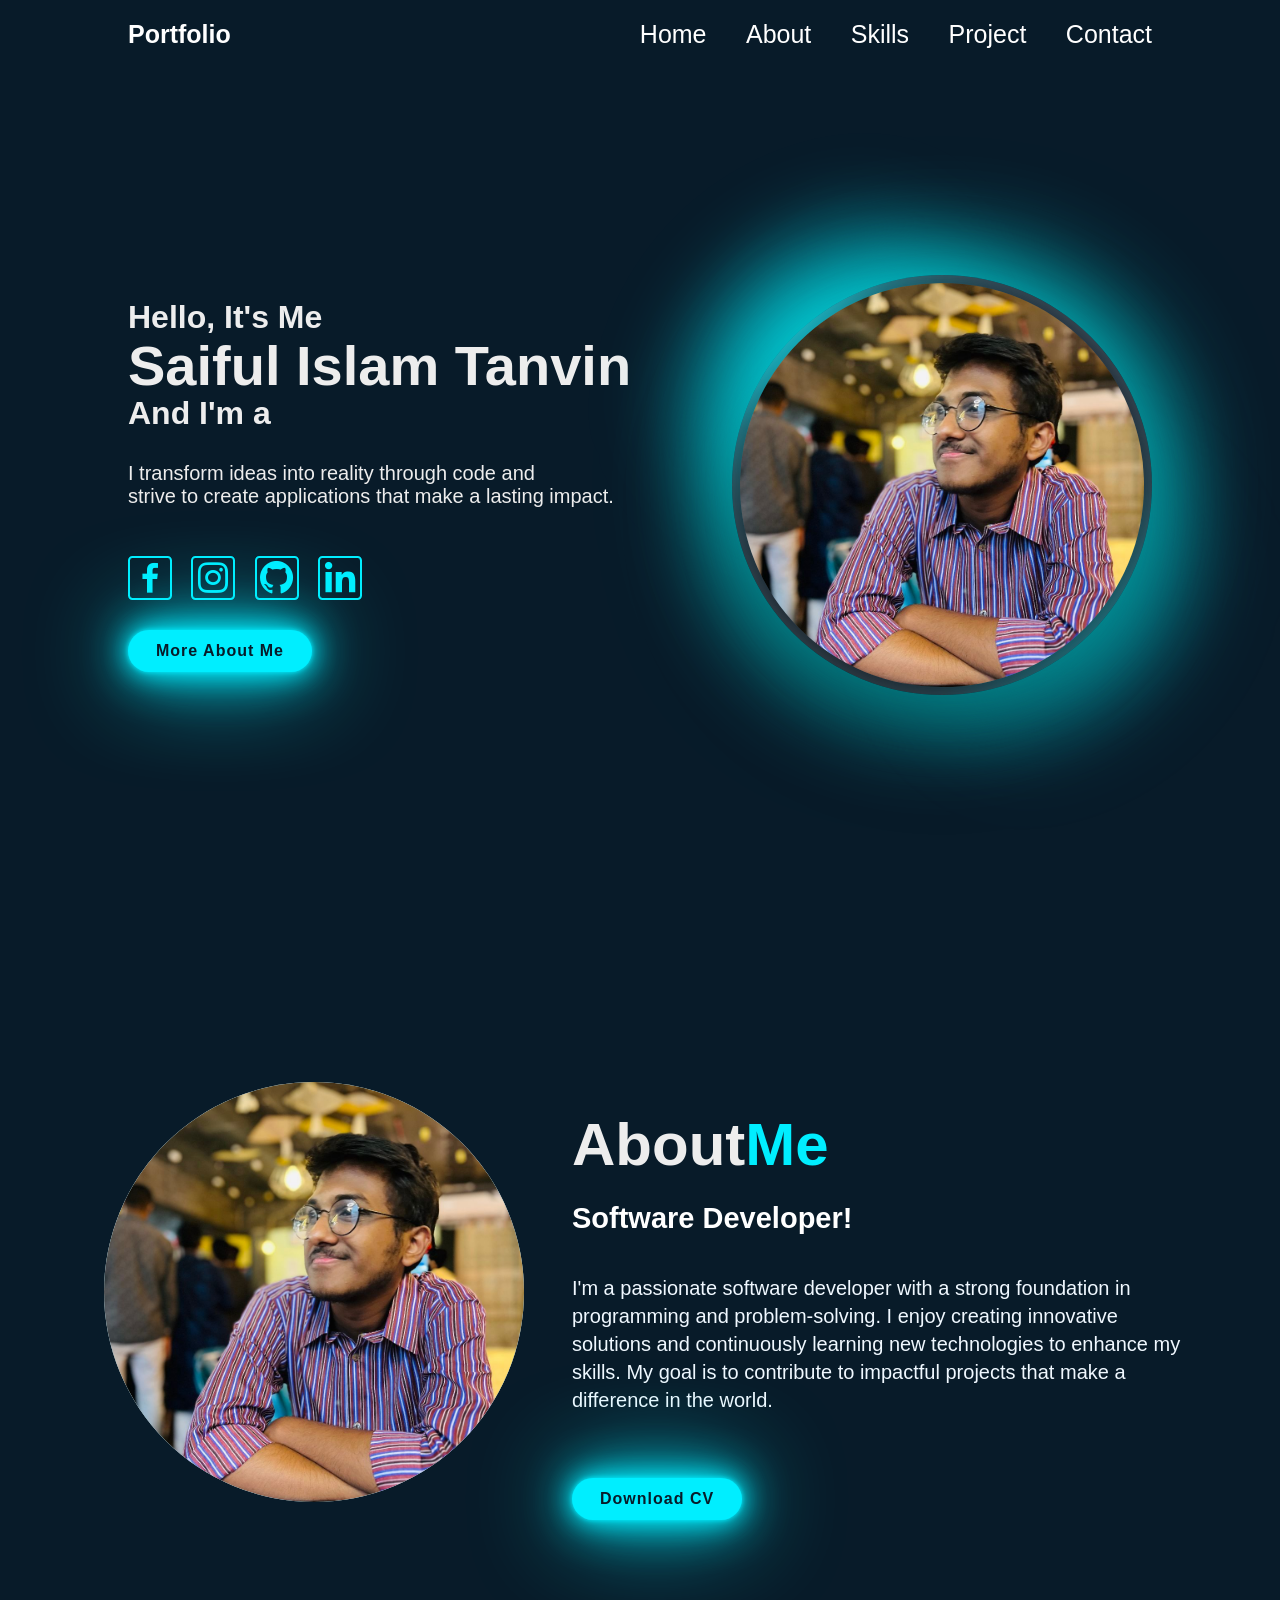
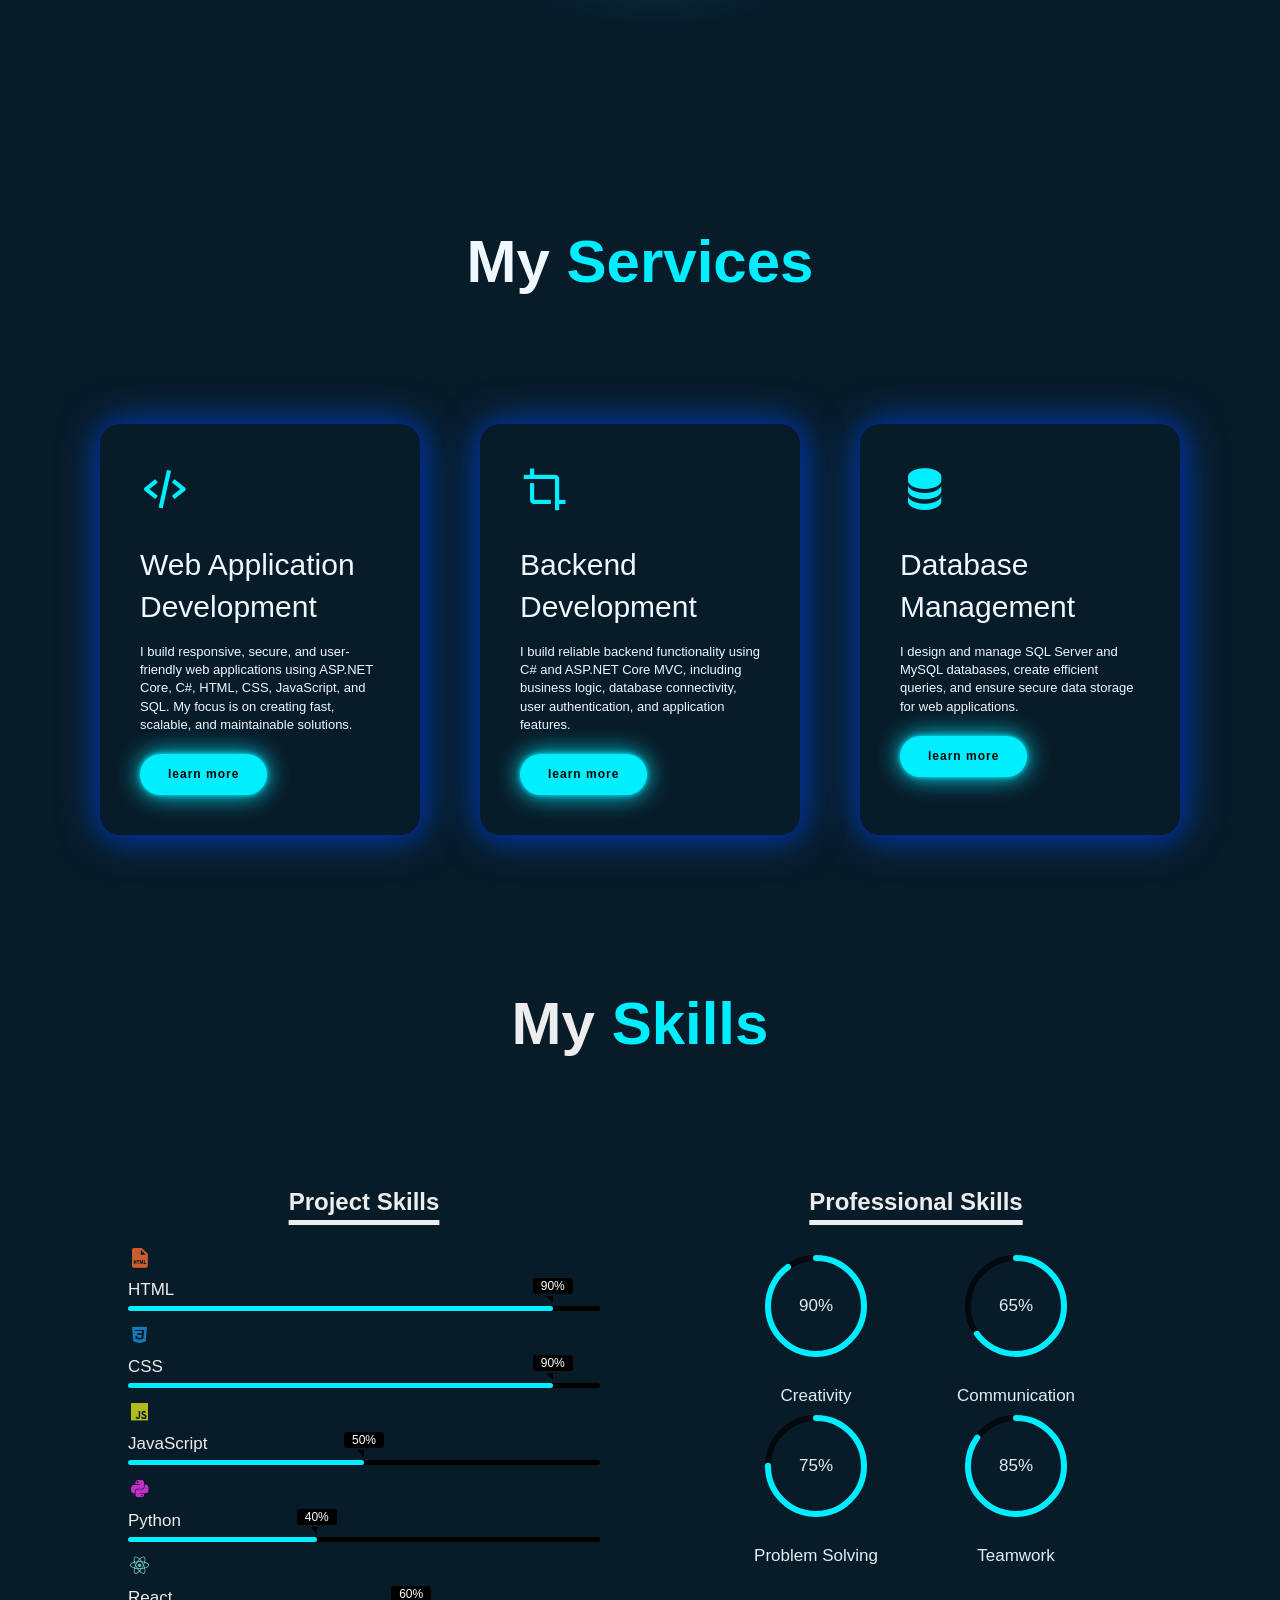
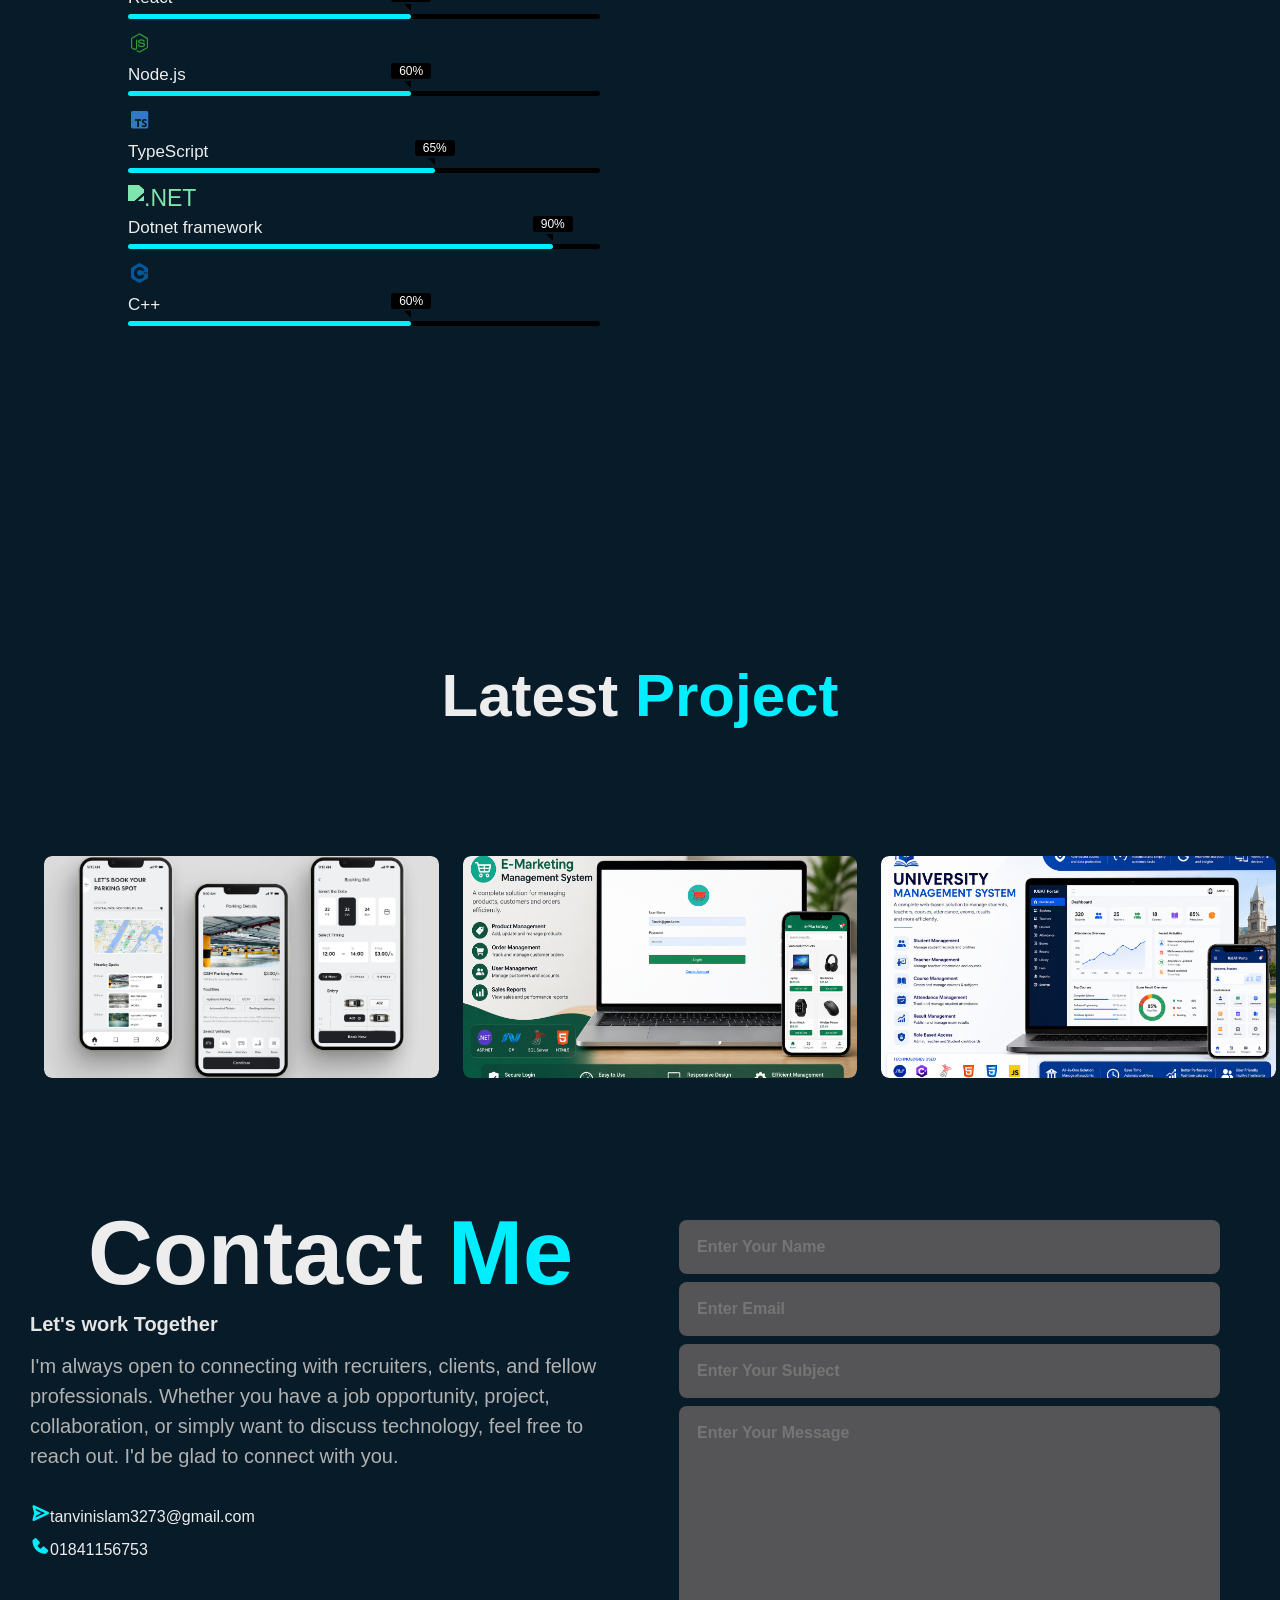
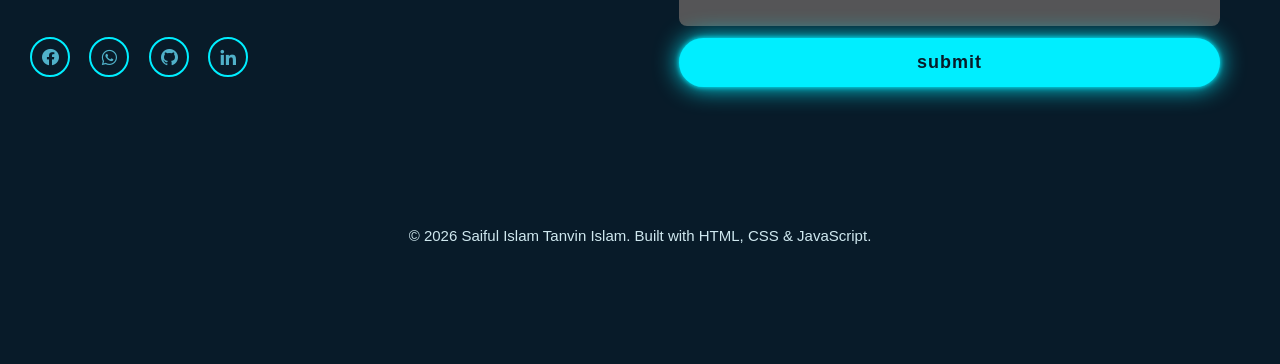
==== commit 2dcdb2b7: "Update Project files" ====
--- a/index.html
+++ b/index.html
@@ -288,7 +288,7 @@
             <input type="hidden" name="_subject" value="New portfolio contact message">
             <input type="hidden" name="_captcha" value="false">
             <input type="text" name="name" placeholder="Enter Your Name" required>
-            <input type="email" name="email" placeholder="Enter Your Email" required>
+            <input type="email" name="email" placeholder="Enter Email" required>
 
             <input type="text" name="subject" placeholder="Enter Your Subject">
             <textarea name="message" id="message" cols="40" rows="10" placeholder="Enter Your Message" required></textarea>
--- a/stylesheet.css
+++ b/stylesheet.css
@@ -731,7 +731,7 @@
 .layer{
     width: 100%;
     height: 0;
-    background: linear-gradient(rgba(0,0,0,0.1),#0ef);
+    background: linear-gradient(rgba(0,0,0,0.65), rgba(0,238,255,0.35));
     position: absolute;
     border-radius: 8px;
     left: 0;
@@ -745,17 +745,21 @@
     padding: 0 40px;
     transition: height 0.5s;
 }
+
 .layer h5{
-    color: #000;
+    color: #ffffff;
     font-size: 20px;
-    font-weight: 600;
+    font-weight: 700;
     margin-bottom: 15px;
+    text-shadow: 0 2px 10px rgba(0,0,0,0.65);
 }
 .layer p{
-    color: #000;
+    color: #eaffff;
     font-size: 1rem;
     line-height: 1.8;
-}
+    text-shadow: 0 2px 10px rgba(0,0,0,0.65);
+}
+
 .layer i{
     color: #ff004f;
     margin-top: 20px;
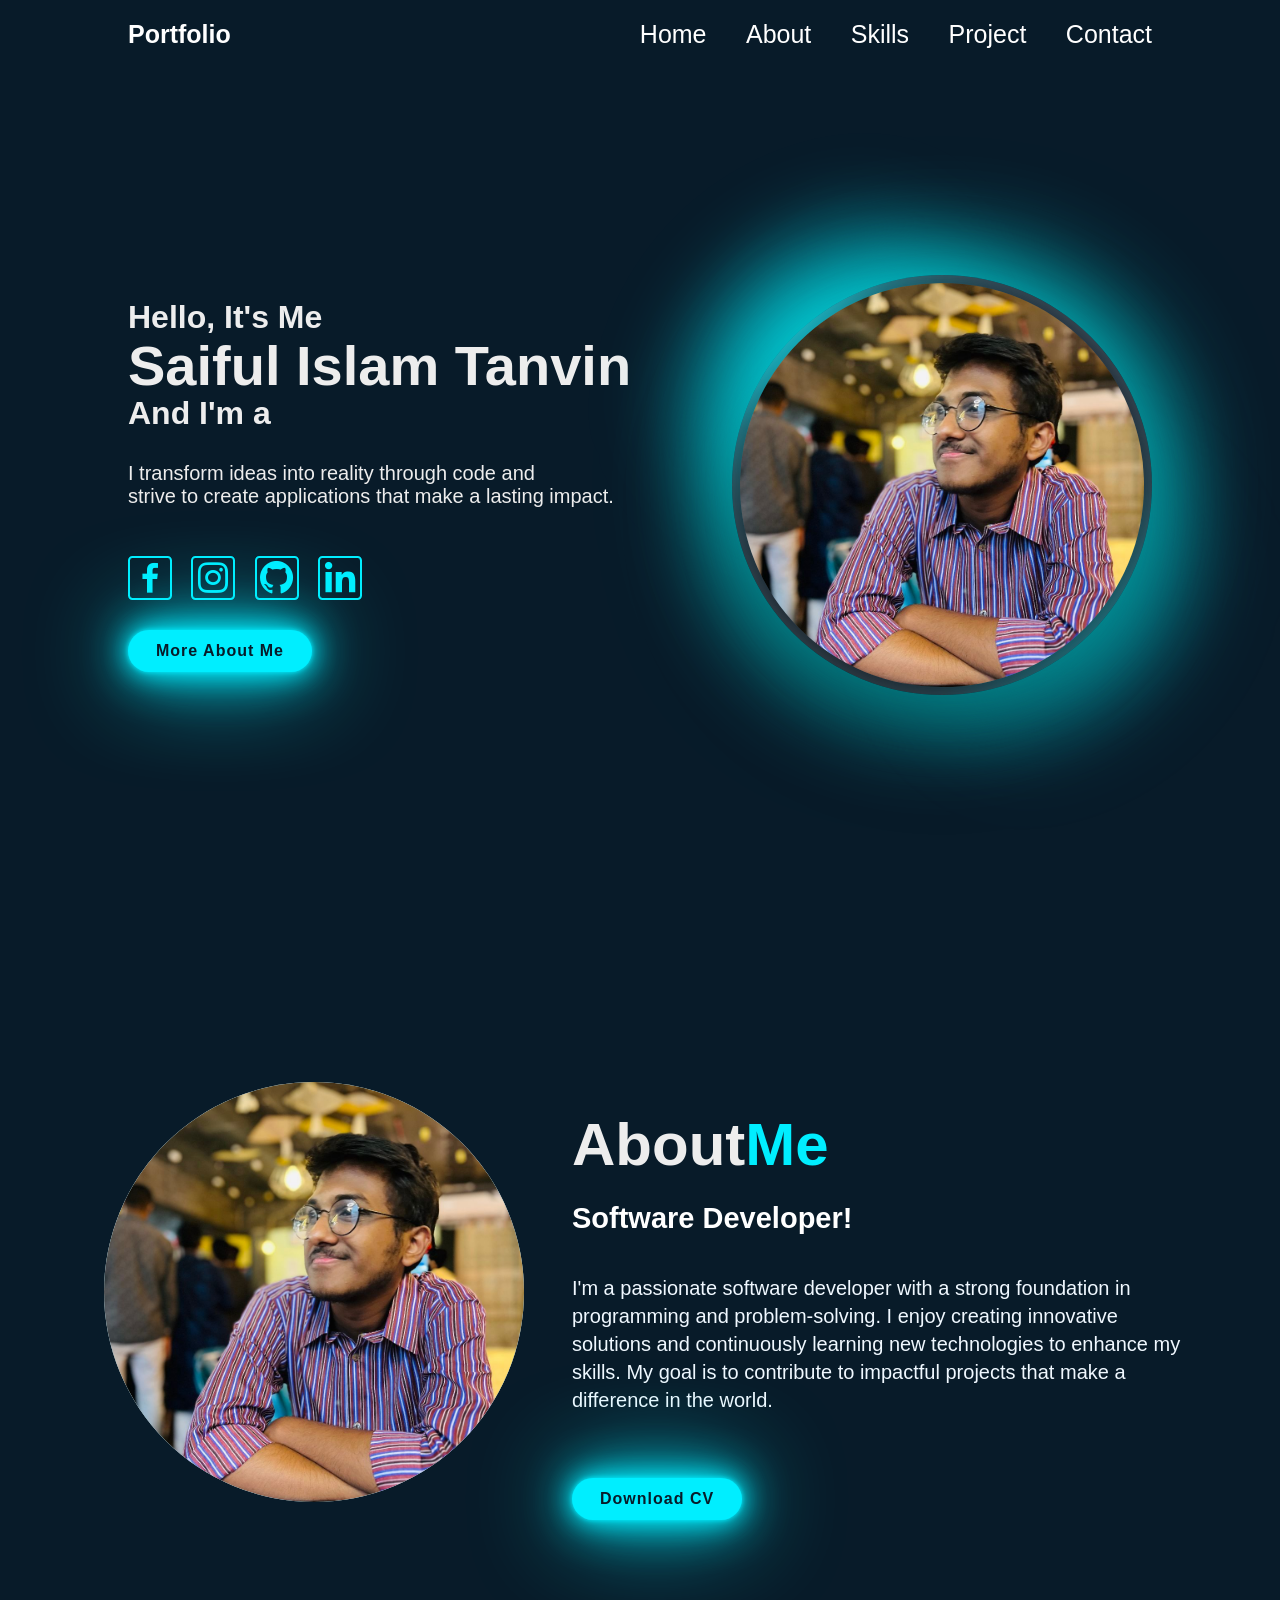
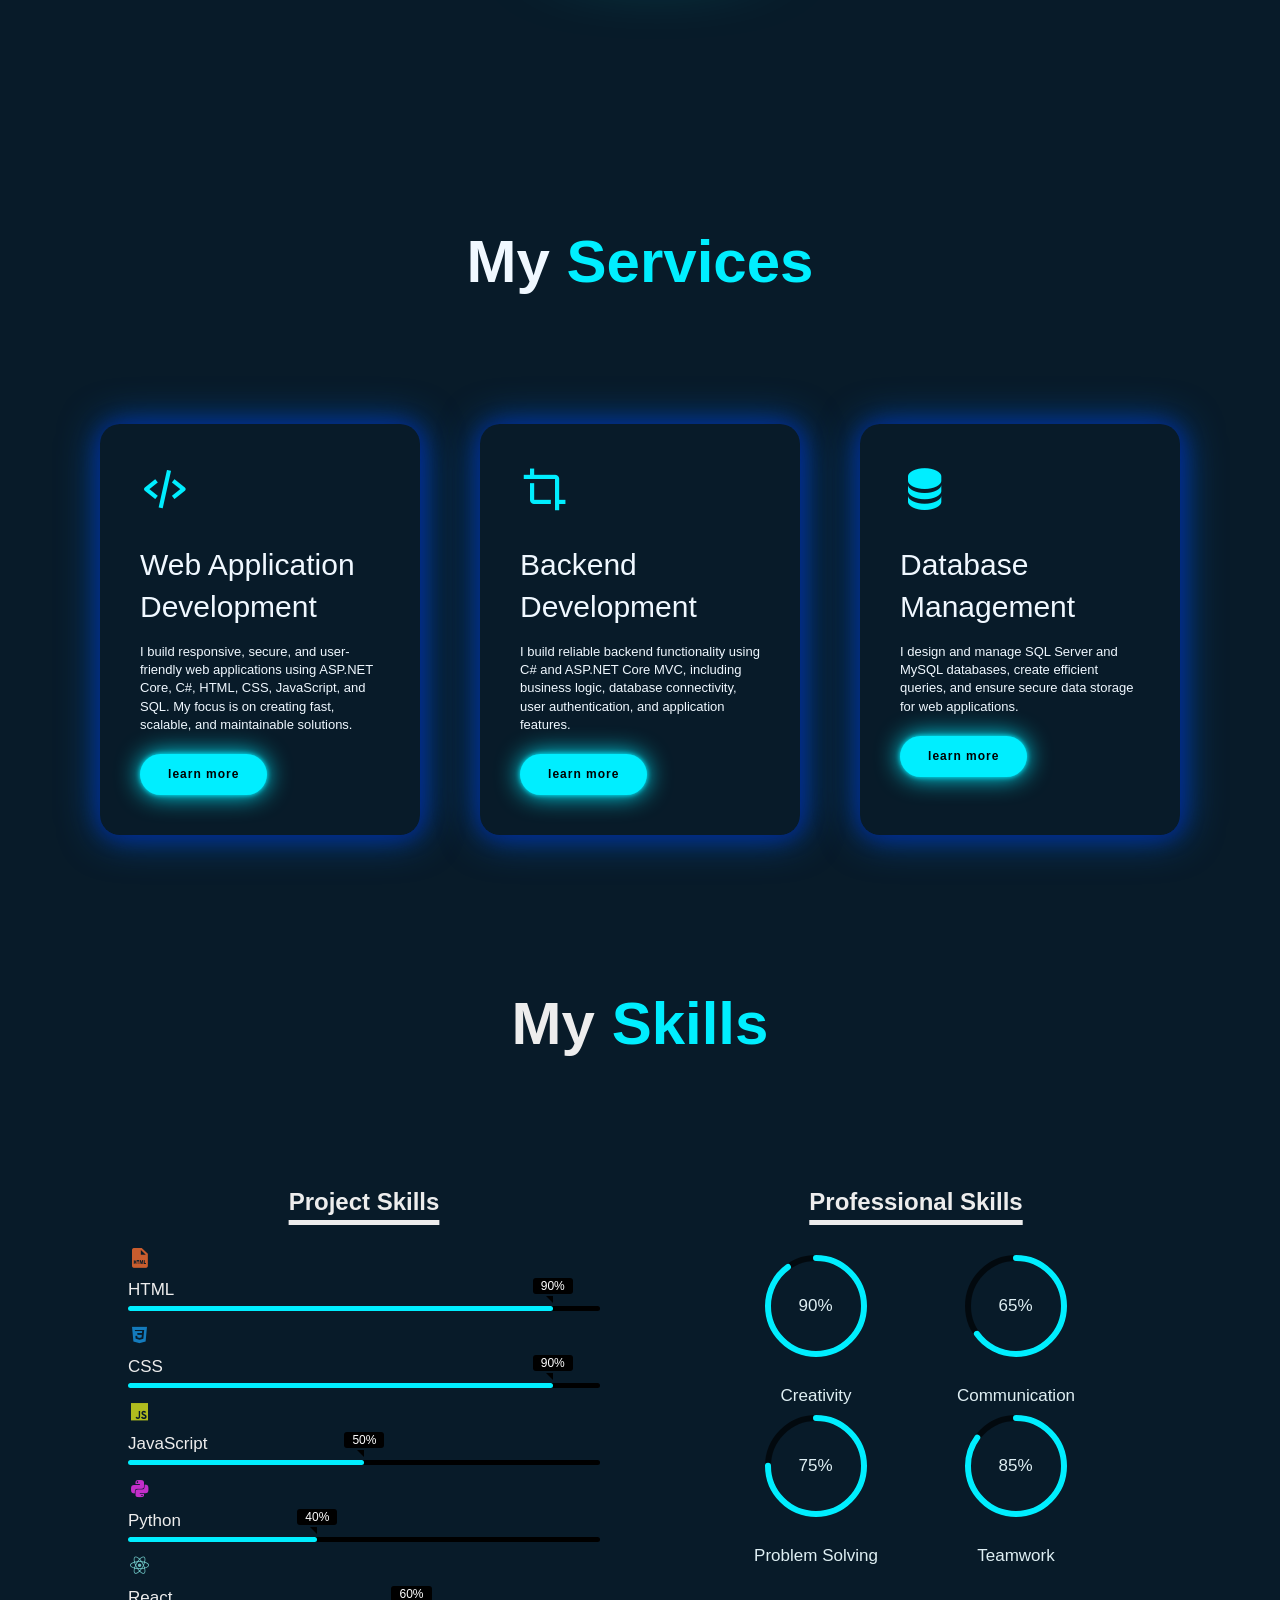
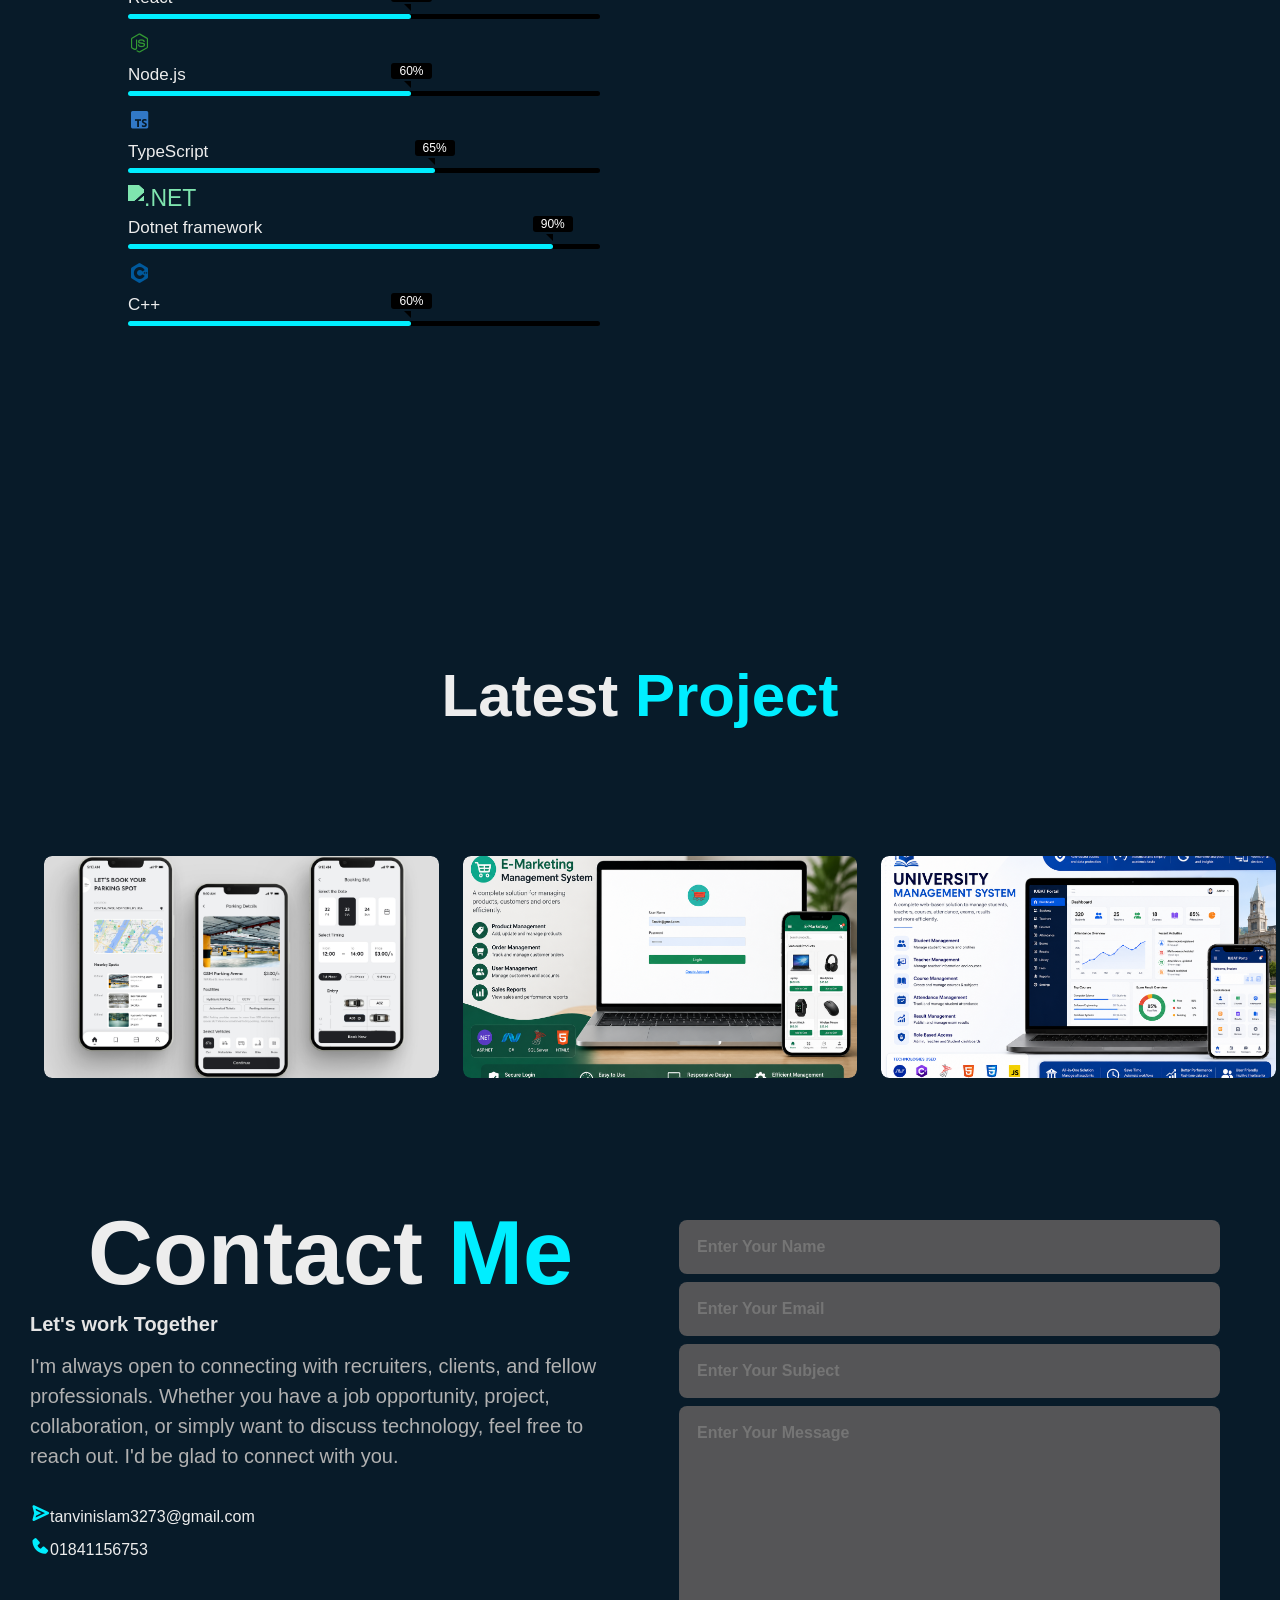
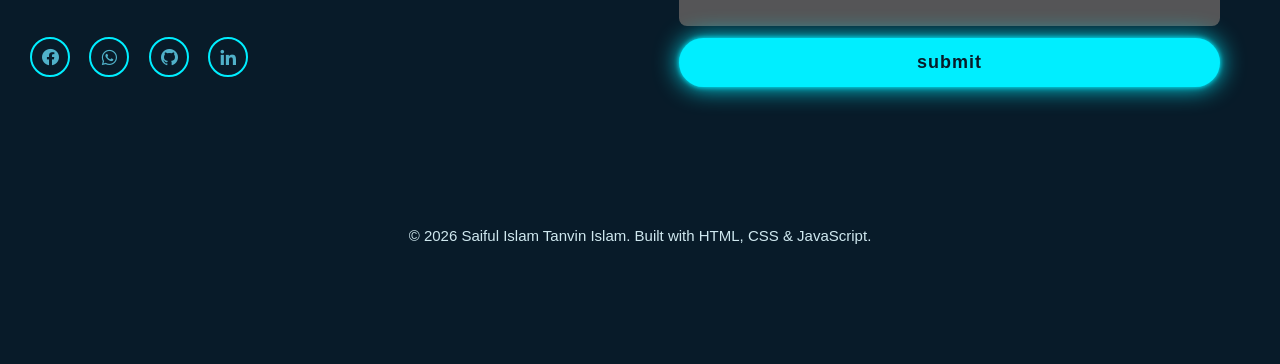
==== commit ec4d83a4: "update" ====
--- a/index.html
+++ b/index.html
@@ -288,7 +288,7 @@
             <input type="hidden" name="_subject" value="New portfolio contact message">
             <input type="hidden" name="_captcha" value="false">
             <input type="text" name="name" placeholder="Enter Your Name" required>
-            <input type="email" name="email" placeholder="Enter Email" required>
+            <input type="email" name="email" placeholder="Enter Your Email" required>
 
             <input type="text" name="subject" placeholder="Enter Your Subject">
             <textarea name="message" id="message" cols="40" rows="10" placeholder="Enter Your Message" required></textarea>
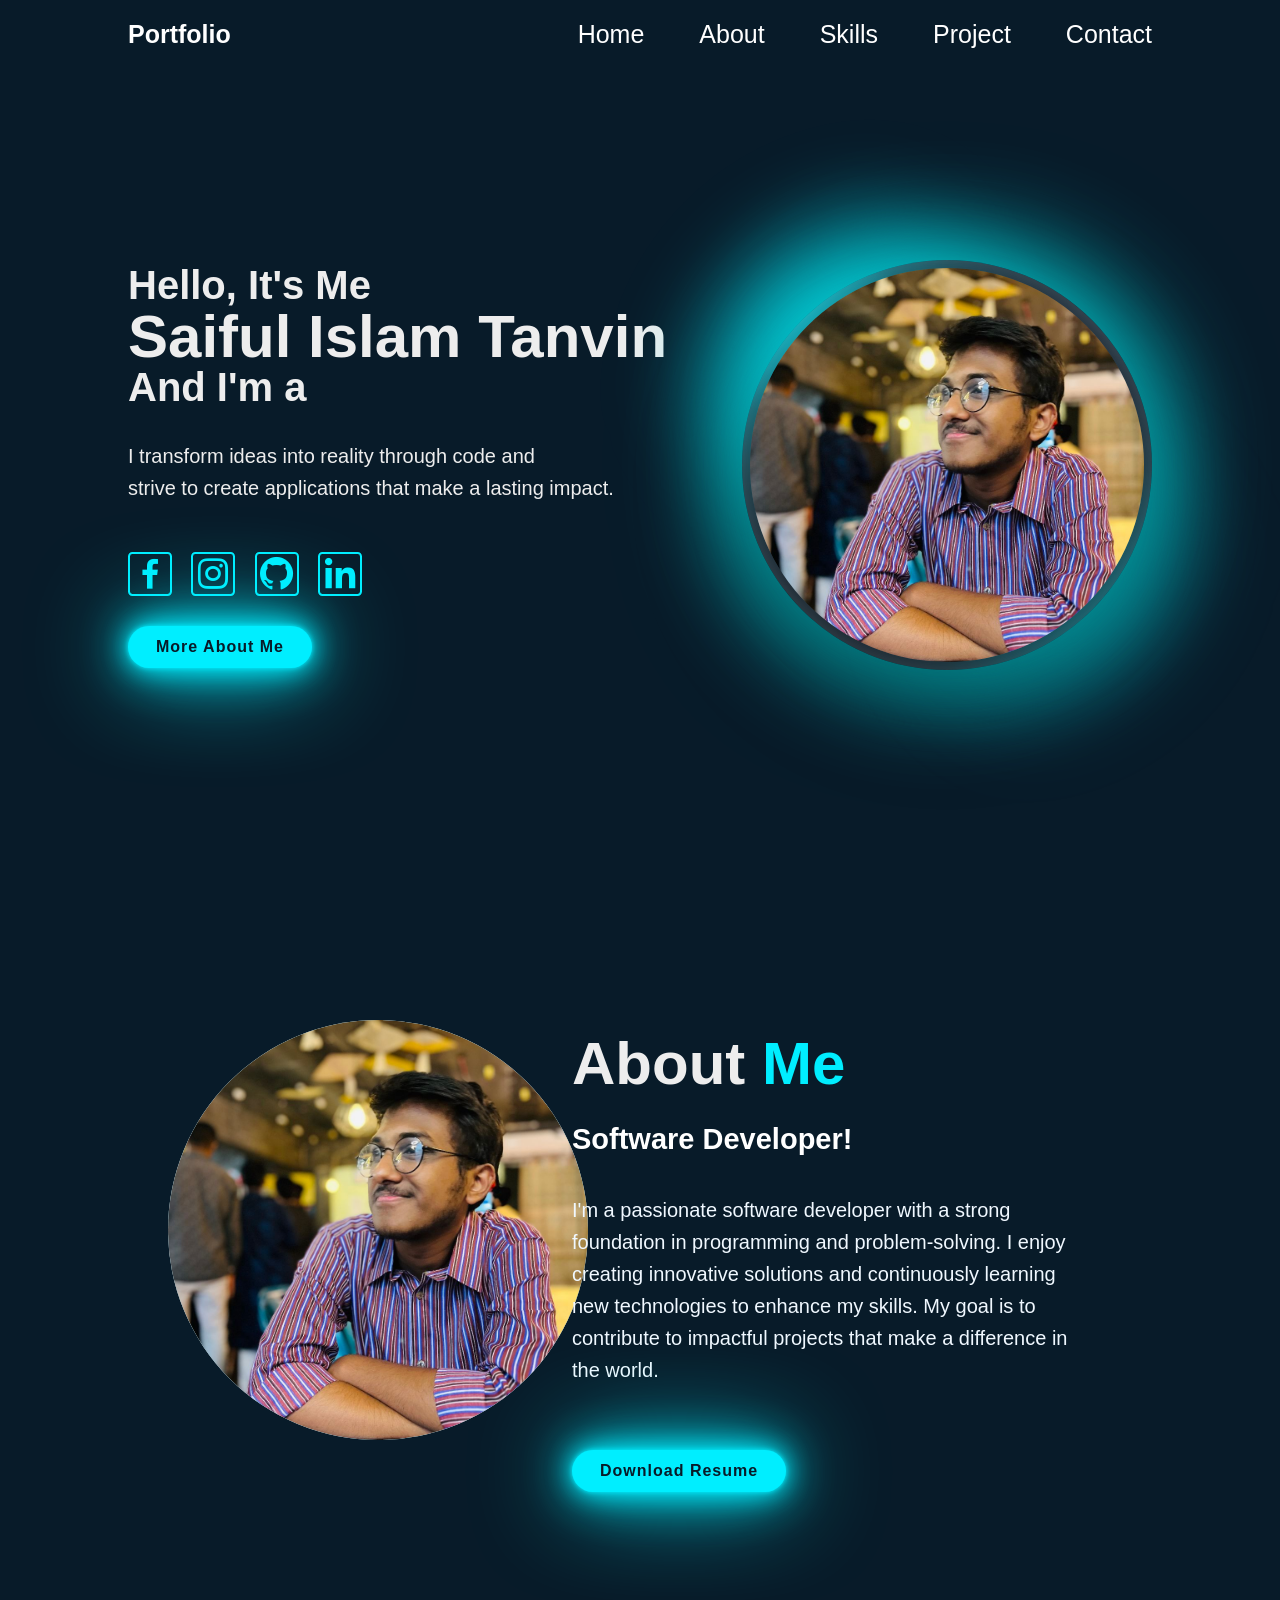
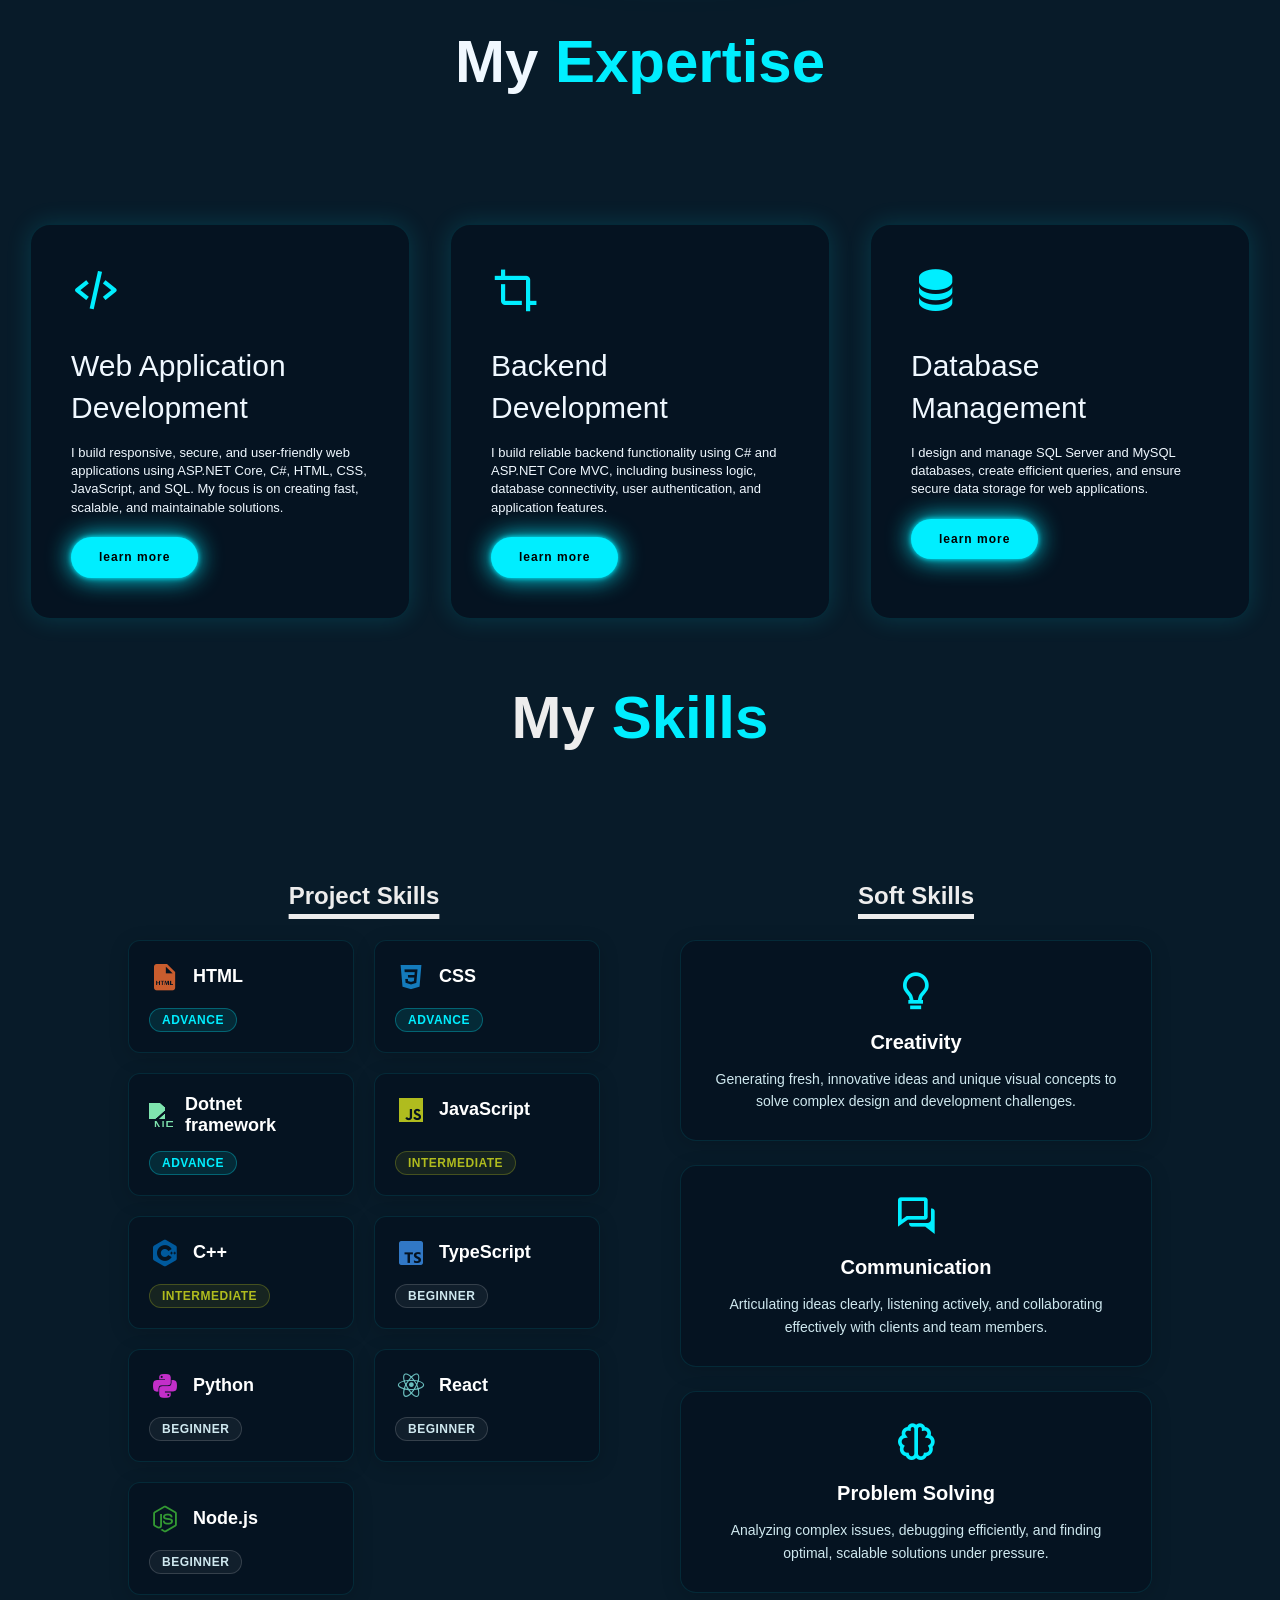
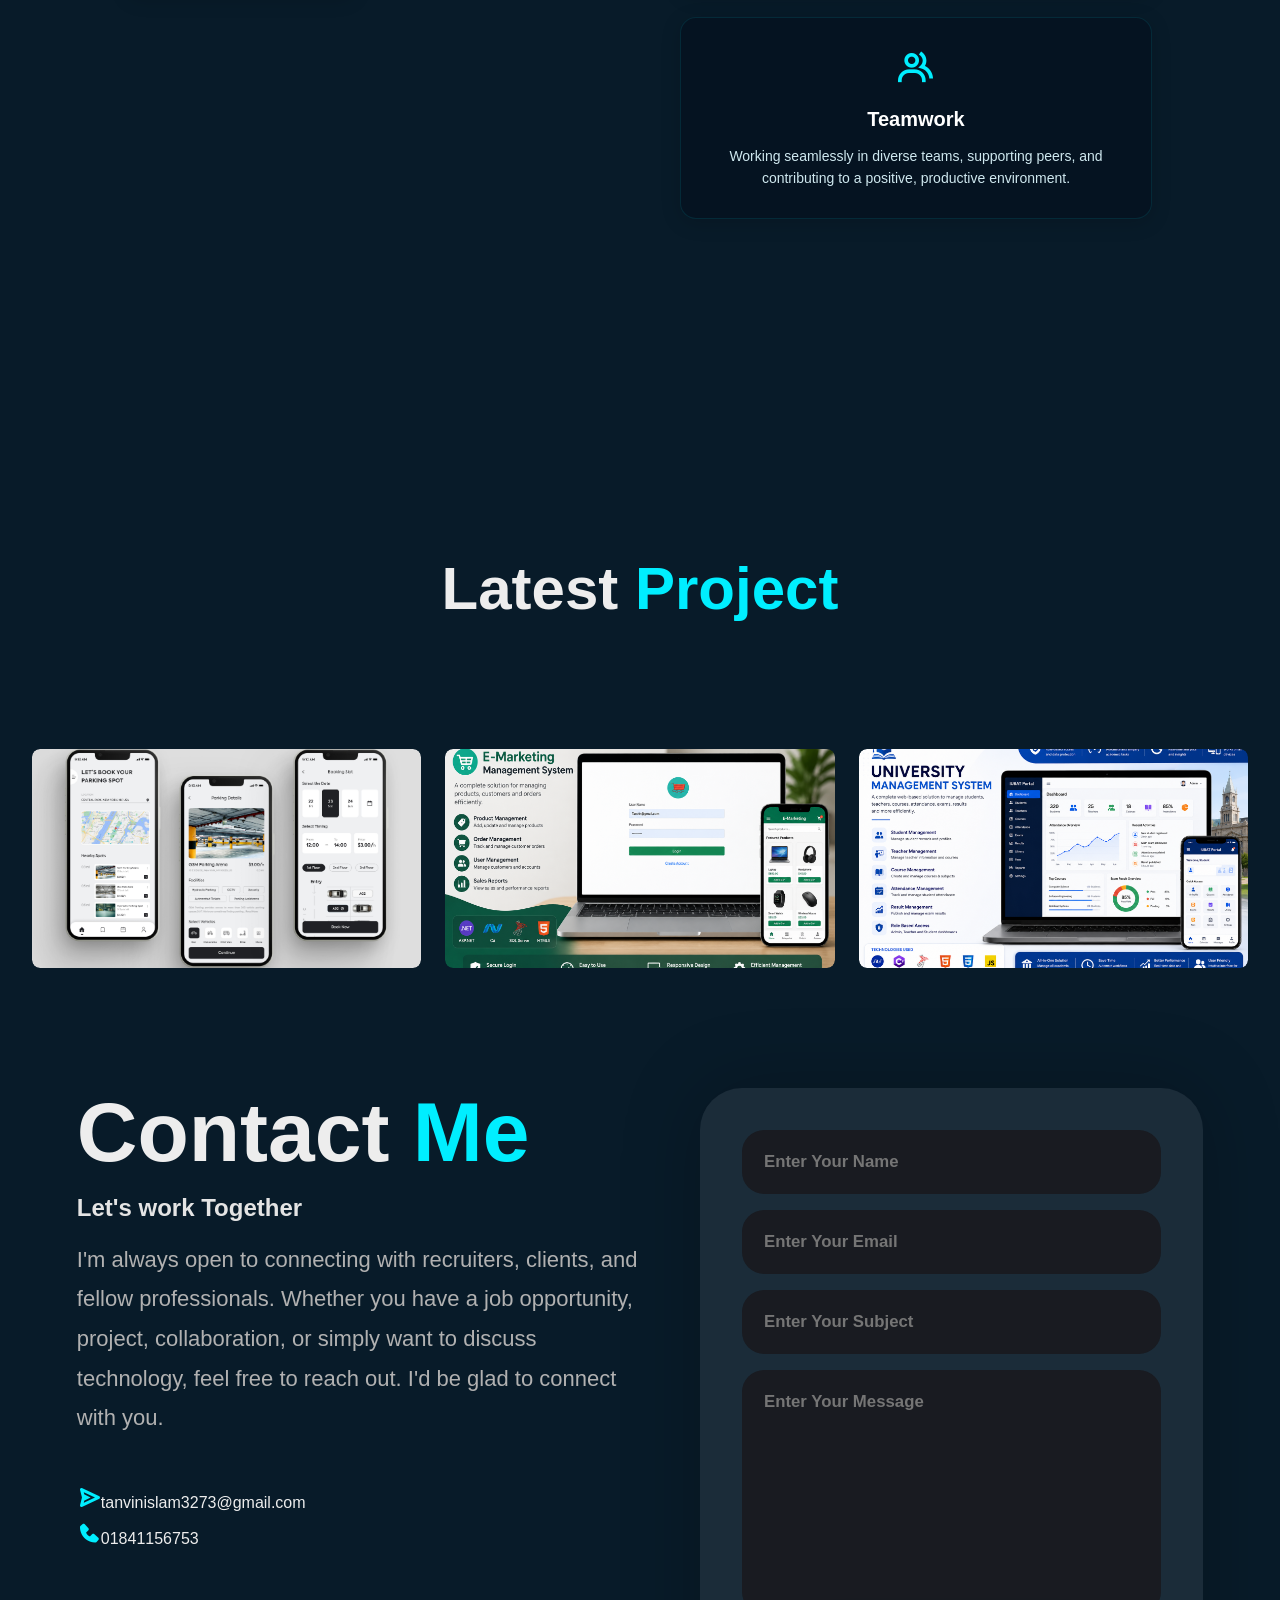
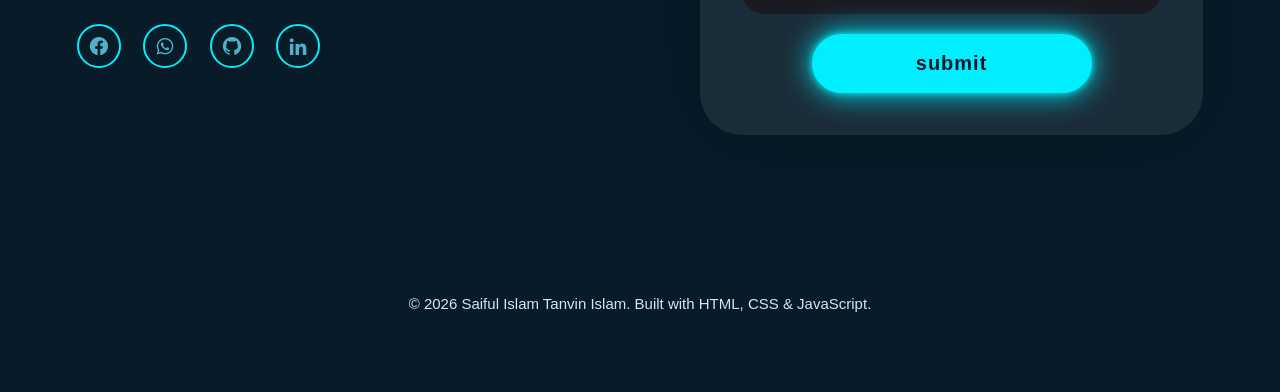
==== commit 474d3bba: "update project files" ====
--- a/index.html
+++ b/index.html
@@ -60,17 +60,17 @@
         </div>
     </div>
     <div class="about-text">
-        <h2>About<span>Me</span></h2>
+        <h2>About <span>Me</span></h2>
         <h4>Software Developer!</h4>
         <p>I'm a passionate software developer with a strong foundation in programming and problem-solving. I enjoy creating innovative solutions and continuously learning new technologies to enhance my skills. My goal is to contribute to impactful projects that make a difference in the world.</p>
-        <a href="Resume%20writing%20format%20Final.pdf" class="btn-box" download>Download CV</a>
+        <a href="Resume%20writing%20format%20Final.pdf" class="btn-box" download>Download Resume</a>
     </div>
 </section>
 
 <section>
     <div class="services" id="services">
         <div class="container">
-             <h1 class="sub-title">My <span>Services</span></h1>
+             <h1 class="sub-title">My <span>Expertise</span></h1>
              <div class="services-list">
                 <div>
                     <i class='bx bx-code-alt' style='color:#00eeff'  ></i>
@@ -101,129 +101,108 @@
 <section>
     <div class="container1">
         <h1 class="heading1">Project Skills</h1>
-        <div class="skills-bars">
-            <div class="bar"><i style="color: #c95d2e" class='bx bxs-file-html'></i>
-                <div class="info">
-                    <span>HTML</span>
-                </div>
-                <div class="progress-line html">
-                    <span></span>
-                </div>
-            </div>
-            <div class="bar"><i style="color: #147bbc" class='bx bxl-css3' ></i>
-                <div class="info">
-                    <span>CSS</span>
-                </div>
-                <div class="progress-line css">
-                    <span></span>
-                </div>
-            </div>
-            <div class="bar"><i style="color: #b0bc1e" class='bx bxl-javascript' ></i>
-                <div class="info">
-                    <span>JavaScript</span>
-                </div>
-                <div class="progress-line javascript">
-                    <span></span>
-                </div>
-            </div>
-            <div class="bar"><i style="color: #c32ec9" class='bx bxl-python' ></i>
-                <div class="info">
-                    <span>Python</span>
-                </div>
-                <div class="progress-line python">
-                    <span></span>
-                </div>
-            </div>
-            <div class="bar"><i style="color: #69bcbc" class='bx bxl-react' ></i>
-                <div class="info">
-                    <span>React</span>
-                </div>
-                <div class="progress-line react">
-                    <span></span>
-                </div>
-            </div>
-            <div class="bar"><i style="color: #339933" class='bx bxl-nodejs' ></i>
-                <div class="info">
-                    <span>Node.js</span>
-                </div>
-                <div class="progress-line nodejs">
-                    <span></span>
-                </div>
-            </div>
-            <div class="bar"><i style="color: #3178C6" class='bx bxl-typescript' ></i>
-                <div class="info">
-                    <span>TypeScript</span>
-                </div>
-                <div class="progress-line typescript">
-                    <span></span>
-                </div>
-            </div>
-            <div class="bar"><img src="https://cdn.jsdelivr.net/gh/glincker/thesvg@main/public/icons/dotnet/default.svg" alt=".NET" width="24" height="24"style="filter: brightness(0) saturate(100%) invert(83%) sepia(26%) saturate(580%) hue-rotate(91deg) brightness(95%) contrast(92%);">
-                <div class="info">
-                    <span>Dotnet framework</span>
-                </div>
-                <div class="progress-line dotnet">
-                    <span></span>
-                </div>
-            </div>
-            <div class="bar"><i style="color: #00599C" class='bx bxl-c-plus-plus' ></i>
-                <div class="info">
-                    <span>C++</span>
-                </div>
-                <div class="progress-line cpp">
-                    <span></span>
-                </div>
+        <div class="skills-grid">
+            <!-- Advance Level -->
+            <div class="skill-card">
+                <div class="skill-header">
+                    <i style="color: #c95d2e" class='bx bxs-file-html'></i>
+                    <h3>HTML</h3>
+                </div>
+                <span class="badge advance">Advance</span>
+            </div>
+            <div class="skill-card">
+                <div class="skill-header">
+                    <i style="color: #147bbc" class='bx bxl-css3' ></i>
+                    <h3>CSS</h3>
+                </div>
+                <span class="badge advance">Advance</span>
+            </div>
+            <div class="skill-card">
+                <div class="skill-header">
+                    <img src="https://cdn.jsdelivr.net/gh/glincker/thesvg@main/public/icons/dotnet/default.svg" alt=".NET" width="24" height="24" style="filter: brightness(0) saturate(100%) invert(83%) sepia(26%) saturate(580%) hue-rotate(91deg) brightness(95%) contrast(92%);">
+                    <h3>Dotnet framework</h3>
+                </div>
+                <span class="badge advance">Advance</span>
+            </div>
+
+            <!-- Intermediate Level -->
+            <div class="skill-card">
+                <div class="skill-header">
+                    <i style="color: #b0bc1e" class='bx bxl-javascript' ></i>
+                    <h3>JavaScript</h3>
+                </div>
+                <span class="badge intermediate">Intermediate</span>
+            </div>
+            <div class="skill-card">
+                <div class="skill-header">
+                    <i style="color: #00599C" class='bx bxl-c-plus-plus' ></i>
+                    <h3>C++</h3>
+                </div>
+                <span class="badge intermediate">Intermediate</span>
+            </div>
+
+            <!-- Beginner Level -->
+            <div class="skill-card">
+                <div class="skill-header">
+                    <i style="color: #3178C6" class='bx bxl-typescript' ></i>
+                    <h3>TypeScript</h3>
+                </div>
+                <span class="badge beginner">Beginner</span>
+            </div>
+            <div class="skill-card">
+                <div class="skill-header">
+                    <i style="color: #c32ec9" class='bx bxl-python' ></i>
+                    <h3>Python</h3>
+                </div>
+                <span class="badge beginner">Beginner</span>
+            </div>
+            <div class="skill-card">
+                <div class="skill-header">
+                    <i style="color: #69bcbc" class='bx bxl-react' ></i>
+                    <h3>React</h3>
+                </div>
+                <span class="badge beginner">Beginner</span>
+            </div>
+            <div class="skill-card">
+                <div class="skill-header">
+                    <i style="color: #339933" class='bx bxl-nodejs' ></i>
+                    <h3>Node.js</h3>
+                </div>
+                <span class="badge beginner">Beginner</span>
             </div>
         </div>
     </div>
 
 
     <div class="container1">
-        <h1 class="heading1">Professional Skills</h1>
-        <div class="radial-bars">
-
-           <div class="radial-bar">
-               <svg x="0px" y="0px" viewBox="0 0 200 200">
-                  <circle class="progress-bar" cx="100" cy="100" r="80"></circle>
-                  <circle class="path path-1" cx="100" cy="100" r="80"></circle>
-               </svg>
-               <div class="percentage">90%</div>
-               <div class="text">Creativity</div>
+        <h1 class="heading1">Soft Skills</h1>
+        <div class="professional-grid">
+
+           <div class="prof-card">
+               <i class='bx bx-bulb' style='color: #0ef;'></i>
+               <h3>Creativity</h3>
+               <p>Generating fresh, innovative ideas and unique visual concepts to solve complex design and development challenges.</p>
            </div>
         
-          <div class="radial-bar">
-                 <svg x="0px" y="0px" viewBox="0 0 200 200">
-                     <circle class="progress-bar" cx="100" cy="100" r="80"></circle>
-                     <circle class="path path-2" cx="100" cy="100" r="80"></circle>
-                 </svg>
-                    <div class="percentage">65%</div>
-                    <div class="text">Communication</div>
-          </div>
-
-
-         <div class="radial-bar">
-               <svg x="0px" y="0px" viewBox="0 0 200 200">
-                     <circle class="progress-bar" cx="100" cy="100" r="80"></circle>
-                     <circle class="path path-3" cx="100" cy="100" r="80"></circle>
-                 </svg>
-                     <div class="percentage">75%</div>
-                     <div class="text">Problem Solving</div>
-          </div>
-
-
-           <div class="radial-bar">
-              <svg x="0px" y="0px" viewBox="0 0 200 200">
-                 <circle class="progress-bar" cx="100" cy="100" r="80"></circle>
-                 <circle class="path path-4" cx="100" cy="100" r="80"></circle>
-              </svg>
-                <div class="percentage">85%</div>
-                <div class="text">Teamwork</div>
-         
-             </div>
-
-        </div>
-
-       
+           <div class="prof-card">
+               <i class='bx bx-conversation' style='color: #0ef;'></i>
+               <h3>Communication</h3>
+               <p>Articulating ideas clearly, listening actively, and collaborating effectively with clients and team members.</p>
+           </div>
+
+           <div class="prof-card">
+               <i class='bx bx-brain' style='color: #0ef;'></i>
+               <h3>Problem Solving</h3>
+               <p>Analyzing complex issues, debugging efficiently, and finding optimal, scalable solutions under pressure.</p>
+           </div>
+
+           <div class="prof-card">
+               <i class='bx bx-group' style='color: #0ef;'></i>
+               <h3>Teamwork</h3>
+               <p>Working seamlessly in diverse teams, supporting peers, and contributing to a positive, productive environment.</p>
+           </div>
+
+        </div>
     </div>
 </section>
 <section>
@@ -237,8 +216,8 @@
                     <div class="layer">
                         <h5>SmartPark – Smart Parking System</h5>
                         <p>Find, reserve, and manage parking spaces with ease. SmartPark provides real-time parking availability, secure booking, and a seamless mobile experience.</p>
-
-                        <a href="#"><i class='bx bx-link-external' style="color: aliceblue;"></i></a>
+                        <p style="font-size: 13px; color: #0ef; margin-top: 8px; font-weight: 600;">Tech Stack: ASP.NET Core MVC, C#, SQL Server, Bootstrap, JavaScript</p>
+                        <a href="https://github.com/Saiful1253" target="_blank" rel="noopener noreferrer"><i class='bx bx-link-external' style="color: aliceblue;"></i></a>
                     </div>
                 </div>
                 <div class="row">
@@ -246,8 +225,8 @@
                     <div class="layer">
                         <h5>E-Commerce System</h5>
                         <p>A web-based e-commerce management system developed using ASP.NET that allows users to browse products, create accounts, log in securely, manage shopping carts, and place orders. The admin panel supports product management, order tracking, and inventory updates.</p>
-
-                        <a href="#"><i class='bx bx-link-external' style="color: aliceblue;"></i></a>
+                        <p style="font-size: 13px; color: #0ef; margin-top: 8px; font-weight: 600;">Tech Stack: ASP.NET, C#, SQL Server, HTML, CSS, JavaScript</p>
+                        <a href="https://github.com/Saiful1253" target="_blank" rel="noopener noreferrer"><i class='bx bx-link-external' style="color: aliceblue;"></i></a>
                     </div>
                 </div>
                 <div class="row">
@@ -255,8 +234,8 @@
                     <div class="layer">
                         <h5>University Portal System</h5>
                         <p>A comprehensive web-based platform for managing students, teachers, courses, attendance, examinations, and academic records through dedicated role-based Project.</p>
-
-                        <a href="#"><i class='bx bx-link-external' style="color: aliceblue;"></i></a>
+                        <p style="font-size: 13px; color: #0ef; margin-top: 8px; font-weight: 600;">Tech Stack: ASP.NET Core, C#, Entity Framework, SQL Server, Bootstrap</p>
+                        <a href="https://github.com/Saiful1253" target="_blank" rel="noopener noreferrer"><i class='bx bx-link-external' style="color: aliceblue;"></i></a>
                     </div>
                 </div>
             </div>
--- a/stylesheet.css
+++ b/stylesheet.css
@@ -24,6 +24,8 @@
     justify-content: space-between;
     align-items: center;
     z-index: 100;
+    gap: 20px;
+    flex-wrap: wrap;
 }
 
 .logo {
@@ -35,6 +37,12 @@
     cursor: default;
     opacity: 0;
     animation: slideRight 1s ease forwards;
+}
+
+.navbar {
+    display: flex;
+    flex-wrap: wrap;
+    gap: 20px;
 }
 
 .navbar a {
@@ -48,6 +56,7 @@
     opacity: 0;
     animation: slideTop .5s ease forwards;
     animation-delay: calc(.2s * var(--i));
+    white-space: nowrap;
 }
 
 
@@ -59,24 +68,29 @@
     position: relative;
     width: 100%;
     justify-content: space-between;
-    height: 100vh;
+    min-height: 100vh;
+    height: auto;
     background: #081b29 url(Purple\ Illustrated\ Mountain\ Desktop\ Wallpaper.png) no-repeat;
     background-size: cover;
     background-position: center;
     display: flex;
     align-items: center;
-    padding: 70px 10% 0;
+    padding: 70px 10% 40px;
     perspective: 1200px;
+    flex-wrap: wrap;
+    gap: 30px;
 }
 
 .home-content {
     max-width: 600px;
+    flex: 1;
+    min-width: 280px;
 }
 
 .home-img {
     position: relative;
-    width: 420px;
-    height: 420px;
+    width: 410px;
+    height: 410px;
     display: flex;
     justify-content: center;
     align-items: center;
@@ -93,6 +107,7 @@
     animation-delay: 1.3s;
     transform-style: preserve-3d;
     transform: translateZ(0);
+    flex-shrink: 0;
 }
 
 .home-img::before,
@@ -166,13 +181,13 @@
 .about {
     background: #081b29;
 }
-.about-img {
+.about-img{
     position: relative;
     display: grid;
     place-items: center;
-    min-height: calc(100vh - 70px);
+    min-height: auto;
     background: none;
-    padding: 80px 0;
+    padding: 40px 0;
 }
 .about-img .ring-only {
     width: 420px;
@@ -204,8 +219,8 @@
     box-shadow: 0 30px 70px rgba(228, 221, 221, 0.2);
 }
 .home-content h3 {
-    font-size: 32px;
-    font-weight: 700;
+    font-size: clamp(18px, 6vw, 40px);
+    font-weight: 600;
     opacity: 0;
     animation: slideBottom 1s ease forwards;
     animation-delay: .7s;
@@ -222,9 +237,10 @@
     color: #0ef;
 }
 
-.home-content h1 {
-    font-size: 56px;
+.home-content h1{
+font-size: clamp(30px, 5vw, 60px);
     font-weight: 700;
+    line-height: 1.05;
     margin: -3px 0;
     opacity: 0;
     animation: slideRight 1s ease forwards;
@@ -232,10 +248,11 @@
 }
 
 .home-content p {
-    font-size: 20px;
+    font-size: clamp(14px, 3vw, 20px);
     opacity: 0;
     animation: slideLeft 1s ease forwards;
     animation-delay: 1s;
+    line-height: 1.6;
 }
 
 .home-sci a {
@@ -293,6 +310,7 @@
     grid-template-columns: repeat(2, 1fr);
     align-items: center;
     gap: 1.5rem;
+    padding: 80px 10%;
 }
 .about-img{
     padding-bottom: 20%;
@@ -305,25 +323,24 @@
     transform: translateX(-80px);
 }
 .about-text h2{
-    font-size: 60px;
-    
+    font-size: clamp(36px, 8vw, 60px);
+    line-height: 1.2;
 }
 .about-text h2 span{
     color: #0ef;
 
 }
 .about-text h4{
-    font-size: 29px;
+    font-size: clamp(18px, 4vw, 29px);
     font-weight: 600;
     color: #fff;
     line-height: 1.7;
     margin: 15px 0 30px;
 }
 .about-text p{
-    
     color: aliceblue;
-    font-size: 20px;
-    line-height: 1.4;
+    font-size: clamp(14px, 3vw, 20px);
+    line-height: 1.6;
     margin-bottom: 4rem;
     display: flex;
     justify-content: center;
@@ -341,8 +358,10 @@
 }
 .sub-title{
     text-align: center;
-    font-size: 60px;
+    font-size: clamp(32px, 8vw, 60px);
     padding-bottom: 70px;
+    padding-left: 7%;
+    padding-right: 7%;
 }
 #skills {
     scroll-margin-top: 90px;
@@ -350,7 +369,7 @@
 .sub-title span{
     color: #0ef;
 }
-
+ 7%
 .container{
     padding: 90px;
     margin: 0 auto;
@@ -358,31 +377,32 @@
     max-width: 1300px;
 }
 .services-list{
-    display: grid;
-    grid-template-columns: repeat(auto-fit, minmax(280px, 1fr));
-    grid-gap: 40px;
+    display: flex;
+    flex-wrap: nowrap;
+    gap: 40px;
     margin-top: 50px;
-    justify-items: center;
+    justify-content: center;
+    align-items: stretch;
 }
 .services-list div{
-    background-color: transparent;
-    padding: 40px;
+    background-color: #051321;
+    padding: clamp(20px, 5vw, 40px);
     font-size: 13px;
     font-weight: 13px;
     border-right: 10px;
     border-radius: 20px;
-    transition: background 0.5s, transform 0.5s;
-    box-shadow: 1px 1px 20px #012290f7,
-                1px 1px 40px #0053b8f7;
+    transition: background 0.5s, transform 0.5s, box-shadow 0.5s;
+    box-shadow: 0 0 25px rgba(0, 238, 255, 0.15);
+    border: 1px solid rgba(0, 238, 255, 0.1);
     width: 100%;
-    max-width: 320px;
+    max-width: 380px;
 }
 .services-list div i{
     font-size: 50px;
     margin-bottom: 30px;
 }
 .services-list div h2{
-    font-size: 30px;
+    font-size: clamp(22px, 4vw, 30px);
     font-weight: 500;
     margin-bottom: 15px;
 }
@@ -418,6 +438,8 @@
 
 .services-list div:hover{
     transform: translateY(-10px);
+    box-shadow: 0 0 35px rgba(0, 238, 255, 0.45);
+    border-color: rgba(0, 238, 255, 0.4);
 }
 
 section{
@@ -495,31 +517,31 @@
     transform-origin: left;
 }
 .progress-line.html span{
-    width: 90%;
+    width: 95%;
 }
 .progress-line.css span{
-    width: 90%;
+    width: 95%;
 }
 .progress-line.javascript span{
-    width: 50%;
+    width: 65%;
 }
 .progress-line.python span{
-    width: 40%;
+    width: 35%;
 }
 .progress-line.react span{
-    width: 60%;
+    width: 35%;
 }
 .progress-line.nodejs span{
-    width: 60%;
+    width: 35%;
 }
 .progress-line.typescript span{
+    width: 35%;
+}
+.progress-line.dotnet span{
+    width: 95%;
+}
+.progress-line.cpp span{
     width: 65%;
-}
-.progress-line.dotnet span{
-    width: 90%;
-}
-.progress-line.cpp span{
-    width: 60%;
 }
 .progress-line span::after{
     position: absolute;
@@ -534,31 +556,31 @@
     opacity: 0;
 }
 .progress-line.html span::after{
-    content: "90%";
+    content: "Advance";
 }
 .progress-line.css span::after{
-    content: "90%";
+    content: "Advance";
 }
 .progress-line.javascript span::after{
-    content: "50%";
+    content: "Intermediate";
 }
 .progress-line.python span::after{
-    content: "40%";
+    content: "Beginner";
 }
 .progress-line.react span::after{
-    content: "60%";
+    content: "Beginner";
 }
 .progress-line.nodejs span::after{
-    content: "60%";
+    content: "Beginner";
 }
 .progress-line.typescript span::after{
-    content: "65%";
+    content: "Beginner";
 }
 .progress-line.dotnet span::after{
-    content: "90%";
+    content: "Advance";
 }
 .progress-line.cpp span::after{
-    content: "60%";
+    content: "Intermediate";
 }
 .progress-line span::before{
     content: "";
@@ -696,7 +718,7 @@
     margin-top: 200px;
 }
 .main-text h2{
-    font-size: 60px;
+    font-size: clamp(32px, 8vw, 60px);
     line-height: 1;
     text-align: center;
     position: relative;
@@ -707,12 +729,15 @@
 }
 .portfolio-content{
     display: grid;
-    grid-template-columns: repeat(auto-fit, minmax(min(100%, 359px), 1fr));
-    width: calc(100% - 48px);
-    margin: 0 44px;
+    /* Ensure 3 cards stay readable and responsive */
+    grid-template-columns: repeat(auto-fit, minmax(280px, 1fr));
+    width: 95%;
+    margin: 0 auto;
     gap: 24px;
     justify-content: center;
-}
+    align-items: start;
+}
+
 .row{
     position: relative;
     aspect-ratio: 16 / 9;
@@ -748,14 +773,14 @@
 
 .layer h5{
     color: #ffffff;
-    font-size: 20px;
+    font-size: clamp(16px, 4vw, 20px);
     font-weight: 700;
     margin-bottom: 15px;
     text-shadow: 0 2px 10px rgba(0,0,0,0.65);
 }
 .layer p{
     color: #eaffff;
-    font-size: 1rem;
+    font-size: clamp(12px, 2.5vw, 1rem);
     line-height: 1.8;
     text-shadow: 0 2px 10px rgba(0,0,0,0.65);
 }
@@ -781,31 +806,33 @@
 
 .contact{
     display:grid;
-    grid-template-columns: repeat(2, 1fr);
-    align-items: center;
+    grid-template-columns: minmax(460px, 1.6fr) minmax(460px, 1.4fr);
+    align-items: start;
     gap: 3rem;
-    padding-left: 30px;
-    margin-top: 130px;
+    padding: 120px 6% 80px;
+    max-width: 1600px;
+    margin: 0 auto;
 }
 .contact-text h2{
-    font-size: 90px;
-    line-height: 1;
-    text-align: center;
+    font-size: clamp(48px, 8vw, 84px);
+    line-height: 1.05;
+    text-align: left;
 }
 .contact-text h2 span{
     color: #0ef;
 }
 .contact-text h4{
-    margin: 15px 0;
+    margin: 18px 0;
     color: rgb(228,228,228);
-    font-size: 20px;
+    font-size: clamp(18px, 4vw, 24px);
     font-weight: 600;
 }
 .contact-text p{
     color: rgb(177, 177, 177);
-    font-size: 20px;
-    line-height: 30px;
-    margin-bottom: 2rem;
+    font-size: clamp(14px, 3vw, 22px);
+    line-height: 1.8;
+    margin-bottom: 3rem;
+    max-width: 860px;
 }
 .contact-list{
     margin-bottom: 3rem;
@@ -814,14 +841,10 @@
     margin-bottom: 10px;
     display: block;
 }
-.contact-list li{
-    margin-bottom: 10px;
-    display: block;
-}
 .contact-list i{
     display: inline-block;
     color: #0ef;
-    font-size: 20px;
+    font-size: 24px;
     font-weight: 600;
     transition: all .40s ease;
 }
@@ -833,15 +856,15 @@
     display: inline-flex;
     justify-content: center;
     align-items: center;
-    width: 40px;
-    height: 40px;
+    width: 44px;
+    height: 44px;
     background: transparent;
     border: 2px solid #0ef;
     border-radius: 50%;
-    font-size: 20px;
+    font-size: 22px;
     color: #0ef;
     text-decoration: none;
-    margin: 30px 15px 30px 0;
+    margin: 28px 18px 28px 0;
     transition: .5s ease;
     opacity: 0;
     animation: slideLeft 1s ease forwards;
@@ -852,46 +875,57 @@
     color: #000;
     box-shadow: 0 0 20px #0ef;
 }
+.contact-form{
+    width: 100%;
+    max-width: 820px;
+}
 .contact-form form{
     position: relative;
-}
-.contact-form form input,form textarea{
+    background: rgba(255,255,255,0.08);
+    padding: 42px;
+    border-radius: 42px;
+    box-shadow: 0 0 80px rgba(0,0,0,0.22);
+}
+.contact-form form input,
+.contact-form form textarea{
     border: none;
     outline: none;
-    width: 90%;
-    padding: 18px;
-    background: #555557;
-    color: #000;
-    font-size: 1rem;
+    width: 100%;
+    padding: 22px;
+    background: #191b21;
+    color: #ededed;
+    font-size: 1.05rem;
     font-weight: 600;
-    margin-bottom: 0.5rem;
-    border-radius: 0.5rem;
+    margin-bottom: 1rem;
+    border-radius: 22px;
 }
 .contact-form textarea{
     resize: none;
-    height: 220px;
+    min-height: 220px;
 }
 .contact-form form .send{
-    display: inline-block;
-    padding: 14px 60px;
+    display: block;
+    width: fit-content;
+    min-width: 280px;
+    margin: 0 auto;
+    padding: 18px 80px;
     background: #0ef;
-    border-radius: 40px;
-    font-size: 18px;
+    border-radius: 48px;
+    font-size: 20px;
     color: #081b29;
     letter-spacing: 1px;
     text-decoration: none;
-    font-weight: 600;
+    font-weight: 700;
     opacity: 0;
     animation: slideTop 1s ease forwards;
     animation-delay: 2s;
-    box-shadow: 0 0 5px #0ef,
-                0 0 25px #0ef;
+    box-shadow: 0 0 7px #0ef,
+                0 0 30px #0ef;
 }
 .contact-form form .send:hover {
     box-shadow: 0 0 5px cyan,
                 0 0 25px cyan, 0 0 50px cyan,
                 0 0 100px cyan, 0 0 200px cyan;
-    
 }
 
 
@@ -966,13 +1000,48 @@
 }
 
 .site-footer{
-    padding: 120px 10%;
+    padding: 80px 10%;
     text-align: center;
     color: #cfe8ef;
     font-size: 15px;
 }
 
-/* Responsive layout */
+
+/* Enhanced Responsive Media Queries */
+
+/* Large tablets and small desktops */
+@media (max-width: 1100px){
+    .header{
+        padding: 18px 7%;
+    }
+    .logo{
+        font-size: 22px;
+    }
+    .navbar a{
+        font-size: 16px;
+        margin-left: 15px;
+    }
+    .home{
+        padding: 110px 7% 50px;
+        gap: 24px;
+    }
+    .home-img{
+        width: 380px;
+        height: 380px;
+    }
+    .about{
+        gap: 1.2rem;
+    }
+    .about-text{
+        transform: translateX(-20px);
+    }
+    .about-img .ring-only{
+        width: 360px;
+        height: 360px;
+    }
+}
+
+/* Medium tablets and landscape phones */
 @media (max-width: 1000px){
     .home{
         height: auto;
@@ -996,44 +1065,70 @@
     }
 }
 
-@media (max-width: 768px){
+/* iPad and smaller tablets */
+@media (max-width: 900px){
+    #skills + section{
+        grid-template-columns: minmax(0, 600px);
+    }
+    .header {
+        padding: 16px 5%;
+    }
+    .container{
+        padding: 60px 5%;
+    }
+    .about {
+        padding: 60px 5%;
+    }
+}
+
+/* Portrait tablets */
+@media (max-width: 820px){
     .header{
         padding: 14px 5%;
-        flex-wrap: wrap;
-        gap: 12px;
+        flex-direction: column;
+        align-items: center;
+        gap: 10px;
     }
     .logo{
         font-size: 22px;
+        order: 1;
     }
     .navbar{
-        display: flex;
-        flex-wrap: wrap;
-        gap: 8px 16px;
+        order: 2;
+        flex-basis: auto;
+        justify-content: center;
+        gap: 15px;
     }
     .navbar a{
+        font-size: 16px;
         margin-left: 0;
-        font-size: 16px;
+        padding: 4px 8px;
     }
     .home{
         flex-direction: column;
         justify-content: center;
         text-align: center;
         padding: 130px 7% 60px;
+        gap: 30px;
+    }
+    .home-content{
+        width: 100%;
+        max-width: 100%;
     }
     .home-content h1{
-        font-size: 44px;
+        font-size: clamp(38px, 6vw, 48px);
     }
     .home-content h3{
-        font-size: 26px;
+        font-size: clamp(24px, 4vw, 30px);
     }
     .home-content p,
     .about-text p,
     .contact-text p{
-        font-size: 17px;
+        font-size: 16px;
     }
     .home-img{
-        width: min(78vw, 330px);
-        height: min(78vw, 330px);
+        width: clamp(250px, 70vw, 330px);
+        height: clamp(250px, 70vw, 330px);
     }
     .about{
         grid-template-columns: 1fr;
@@ -1046,8 +1141,8 @@
         max-width: none;
     }
     .about-img .ring-only{
-        width: min(75vw, 330px);
-        height: min(75vw, 330px);
+        width: clamp(240px, 65vw, 330px);
+        height: clamp(240px, 65vw, 330px);
     }
     .about-text{
         transform: none;
@@ -1056,10 +1151,10 @@
     .about-text h2,
     .sub-title,
     .main-text h2{
-        font-size: 42px;
+        font-size: 40px;
     }
     .about-text h4{
-        font-size: 24px;
+        font-size: 22px;
     }
     .about-text p{
         margin-bottom: 2rem;
@@ -1068,18 +1163,20 @@
         padding: 70px 7%;
     }
     .services-list{
-        grid-template-columns: 1fr;
+        flex-direction: column;
+        align-items: center;
         gap: 28px;
     }
     .services-list div{
         max-width: 420px;
+        width: 100%;
     }
     #skills + section{
         gap: 16px;
         padding: 0 7% 60px;
     }
     .container1{
-        padding: 36px 0;
+        padding: 36px 7%;
     }
     .main-text{
         padding-top: 80px;
@@ -1092,11 +1189,48 @@
         grid-template-columns: 1fr;
         width: auto;
         margin: 0 7%;
+        gap: 20px;
+    }
+    .row{
+        position: static;
+        aspect-ratio: auto;
+        overflow: hidden;
+        border-radius: 18px;
+        margin-bottom: 28px;
+    }
+    .row img{
+        width: 100%;
+        height: auto;
+        border-radius: 18px 18px 0 0;
+    }
+    .layer{
+        position: relative;
+        width: 100%;
+        height: auto;
+        background: rgba(0, 0, 0, 0.55);
+        border-radius: 0 0 18px 18px;
+        padding: 24px 20px 28px;
+        margin-top: -6px;
+    }
+    .layer h5{
+        font-size: 22px;
+    }
+    .layer p{
+        font-size: 15px;
+        line-height: 1.75;
+        padding-bottom: 0;
+        text-shadow: none;
+    }
+    .row:hover img{
+        transform: scale(1);
+    }
+    .row:hover .layer{
+        height: auto;
     }
     .contact{
         grid-template-columns: 1fr;
         gap: 32px;
-        padding: 0 7%;
+        padding: 60px 7%;
         margin-top: 80px;
     }
     .contact-text{
@@ -1108,9 +1242,15 @@
     .contact-form form input,
     .contact-form form textarea{
         width: 100%;
+        font-size: 16px;
+        padding: 16px;
+    }
+    .contact-form form {
+        padding: 28px;
     }
     .contact-form form .send{
         width: 100%;
+        min-width: auto;
     }
     .site-footer{
         padding: 70px 7%;
@@ -1118,12 +1258,155 @@
     }
 }
 
-@media (max-width: 420px){
+/* Large phones and small tablets in landscape */
+@media (max-width: 600px){
     .header{
+        padding: 12px 4%;
+    }
+    .logo{
+        font-size: 18px;
+    }
+    .navbar{
+        gap: 6px 12px;
+    }
+    .navbar a{
+        font-size: 13px;
+    }
+    .home{
+        padding: 100px 5% 40px;
+        min-height: 100vh;
+    }
+    .home-content h1{
+        font-size: 32px;
+    }
+    .home-content h3{
+        font-size: 20px;
+    }
+    .home-sci a{
+        margin: 20px 8px;
+        height: 40px;
+        width: 40px;
+        font-size: 20px;
+    }
+    .about{
+        padding: 40px 5%;
+    }
+    .about-img{
+        width: 100%;
+        display: flex;
         justify-content: center;
     }
+    .about-text{
+        width: 100%;
+        text-align: center;
+    }
+    .about-text p {
+        display: flex;
+        justify-content: center;
+        align-items: center;
+    }
+    .services-list div{
+        padding: 24px;
+        font-size: 12px;
+    }
+    .services-list div h2{
+        font-size: 20px;
+        margin-bottom: 12px;
+    }
+    .services-list div i{
+        font-size: 40px;
+        margin-bottom: 20px;
+    }
+    .radial-bars{
+        gap: 24px 8px;
+        flex-wrap: wrap;
+    }
+    .radial-bar{
+        width: 130px;
+    }
+    .layer{
+        padding: 16px 14px;
+    }
+    .layer h5{
+        font-size: 18px;
+        margin-bottom: 10px;
+    }
+    .layer p{
+        font-size: 13px;
+        line-height: 1.4;
+    }
+    .layer i{
+        width: 50px;
+        height: 50px;
+        font-size: 18px;
+        margin-top: 12px;
+    }
+    .contact{
+        padding: 40px 5%;
+        margin-top: 60px;
+        gap: 24px;
+    }
+    .contact-text h2{
+        font-size: 36px;
+    }
+    .contact-text h4{
+        font-size: 18px;
+        margin: 12px 0;
+    }
+    .contact-text p{
+        font-size: 14px;
+        margin-bottom: 2rem;
+    }
+    .contact-form form {
+        padding: 20px;
+    }
+    .contact-form form input,
+    .contact-form form textarea{
+        margin-bottom: 12px;
+    }
+    .contact-icons i{
+        margin: 20px 14px 20px 0;
+        width: 40px;
+        height: 40px;
+        font-size: 18px;
+    }
+}
+
+/* Small phones */
+@media (max-width: 480px){
+    .header{
+        justify-content: space-between;
+        padding: 15px 5%;
+    }
+    .logo{
+        font-size: 20px;
+    }
     .navbar{
+        order: unset;
+        flex-basis: auto;
+        justify-content: flex-end;
+        flex-direction: column;
+        align-items: center;
+        padding: 15px 5%;
+        gap: 10px;
+    }
+    .logo{
+        font-size: 22px;
+    }
+    .navbar{
+        order: unset;
+        flex-basis: auto;
         justify-content: center;
+        gap: 12px;
+        margin-top: 0;
+    }
+    .navbar a{
+        font-size: 15px;
+        padding: 4px 6px;
+    }
+    .home{
+        padding: 120px 5% 40px;
+        min-height: auto;
     }
     .home-content h1{
         font-size: 36px;
@@ -1131,23 +1414,368 @@
     .home-content h3{
         font-size: 22px;
     }
+    .home-content p{
+        font-size: 15px;
+    }
+    .home-img{
+        width: min(60vw, 280px);
+        height: min(60vw, 280px);
+    }
+    .btn-box{
+        padding: 10px 24px;
+        font-size: 14px;
+    }
     .home-sci a{
-        margin: 24px 8px;
+        margin: 16px 6px;
+        height: 36px;
+        width: 36px;
+        font-size: 18px;
+    }
+    .about-img .ring-only{
+        width: min(55vw, 260px);
+        height: min(55vw, 260px);
+    }
+    .about-text h2,
+    .sub-title,
+    .main-text h2{
+        font-size: 28px;
+    }
+    .about-text h4{
+        font-size: 16px;
+        margin: 10px 0 20px;
+    }
+    .about-text p{
+        font-size: 13px;
+        margin-bottom: 1.5rem;
+    }
+    .about{
+        padding: 30px 5%;
+        justify-items: center;
+    }
+    .about-img{
+        width: 100%;
+        display: flex;
+        justify-content: center;
+    }
+    .about-text{
+        width: 100%;
+        text-align: center;
+    }
+    .about-text .btn-box {
+        display: inline-block;
+        margin: 0 auto;
+    }
+    .container{
+        padding: 50px 5%;
+    }
+    .sub-title{
+        padding-bottom: 50px;
+    }
+    .services-list{
+        gap: 16px;
     }
     .services-list div{
-        padding: 28px;
+        padding: 20px;
+        max-width: 100%;
+    }
+    .services-list div h2{
+        font-size: 18px;
+    }
+    .services-list div i{
+        font-size: 36px;
+        margin-bottom: 16px;
+    }
+    .services-list div p{
+        font-size: 12px;
+        line-height: 1.5;
+    }
+    .read{
+        padding: 10px 20px;
+        font-size: 12px;
+    }
+    .container1{
+        padding: 30px 5%;
+    }
+    .heading1{
+        font-size: 22px;
+        margin-bottom: 20px;
+    }
+    .bar{
+        font-size: 18px;
+    }
+    .skills-bars .bar {
+        margin: 10px 0;
     }
     .radial-bars{
-        gap: 32px 8px;
+        gap: 16px 6px;
+        justify-content: center;
     }
     .radial-bar{
-        width: 140px;
+        width: 110px;
+    }
+    .radial-bar svg{
+        width: 100px;
+        height: 100px;
+        flex: 0 0 100px;
+    }
+    .main-text{
+        padding-top: 60px;
+        margin-top: 60px;
+    }
+    .main-text h2{
+        top: -60px;
+    }
+    .portfolio-content{
+        margin: 0 5%;
+        gap: 16px;
     }
     .layer{
-        padding: 0 20px;
+        padding: 14px 12px;
+    }
+    .layer h5{
+        font-size: 16px;
+        margin-bottom: 8px;
     }
     .layer p{
-        font-size: 0.85rem;
-        line-height: 1.4;
-    }
-}
+        font-size: 12px;
+        line-height: 1.3;
+    }
+    .row{
+        margin-bottom: 20px;
+    }
+    .contact{
+        padding: 30px 5%;
+        margin-top: 40px;
+    }
+    .contact-text h2{
+        font-size: 28px;
+        line-height: 1.1;
+    }
+    .contact-text h4{
+        font-size: 16px;
+        margin: 10px 0;
+    }
+    .contact-text p{
+        font-size: 13px;
+        line-height: 1.5;
+        margin-bottom: 1.5rem;
+    }
+    .contact-list li{
+        font-size: 14px;
+        margin-bottom: 8px;
+    }
+    .contact-icons i{
+        margin: 16px 10px 16px 0;
+        width: 36px;
+        height: 36px;
+        font-size: 16px;
+    }
+    .contact-form form {
+        padding: 16px;
+        border-radius: 20px;
+    }
+    .contact-form form input,
+    .contact-form form textarea{
+        padding: 14px;
+        font-size: 14px;
+        margin-bottom: 10px;
+        border-radius: 16px;
+    }
+    .contact-form form .send{
+        padding: 12px 20px;
+        font-size: 14px;
+        border-radius: 40px;
+    }
+    .site-footer{
+        padding: 50px 5%;
+        font-size: 12px;
+    }
+}
+
+/* Extra small phones */
+@media (max-width: 380px){
+    .logo{
+        font-size: 14px;
+    }
+    .navbar a{
+        font-size: 11px;
+        padding: 4px 6px;
+    }
+    .home{
+        padding: 80px 4% 25px;
+    }
+    .home-content h1{
+        font-size: 24px;
+    }
+    .home-content h3{
+        font-size: 16px;
+    }
+    .home-img{
+        width: min(50vw, 240px);
+        height: min(50vw, 240px);
+    }
+    .about-img .ring-only{
+        width: min(50vw, 240px);
+        height: min(50vw, 240px);
+    }
+    .about-text h2,
+    .sub-title,
+    .main-text h2{
+        font-size: 24px;
+    }
+    .about{
+        padding: 30px 4%;
+        justify-items: center;
+    }
+    .about-img{
+        width: 100%;
+        display: flex;
+        justify-content: center;
+    }
+    .about-text{
+        width: 100%;
+        text-align: center;
+    }
+    .container{
+        padding: 40px 4%;
+    }
+    .services-list div{
+        padding: 16px;
+    }
+    .services-list div h2{
+        font-size: 16px;
+    }
+    .radial-bar{
+        width: 100px;
+    }
+    .contact-text h2{
+        font-size: 24px;
+    }
+}
+
+/* Removed broken CSS block that caused editor parse errors */
+
+
+
+
+/* Modern Skill Cards (No Progress Lines) */
+.skills-grid {
+    display: grid;
+    grid-template-columns: repeat(auto-fit, minmax(220px, 1fr));
+    gap: 20px;
+    margin-top: 30px;
+    width: 100%;
+}
+
+.skill-card {
+    background: #051321;
+    border: 1px solid rgba(0, 238, 255, 0.1);
+    border-radius: 12px;
+    padding: 20px;
+    display: flex;
+    flex-direction: column;
+    justify-content: space-between;
+    align-items: flex-start;
+    transition: transform 0.3s ease, box-shadow 0.3s ease, border-color 0.3s ease;
+    box-shadow: 0 4px 20px rgba(0, 0, 0, 0.15);
+}
+
+.skill-card:hover {
+    transform: translateY(-5px);
+    border-color: rgba(0, 238, 255, 0.4);
+    box-shadow: 0 8px 25px rgba(0, 238, 255, 0.2);
+}
+
+.skill-header {
+    display: flex;
+    align-items: center;
+    gap: 12px;
+    margin-bottom: 15px;
+}
+
+.skill-header i {
+    font-size: 32px;
+}
+
+.skill-header img {
+    object-fit: contain;
+}
+
+.skill-header h3 {
+    font-size: 18px;
+    font-weight: 600;
+    color: #fff;
+}
+
+.badge {
+    font-size: 12px;
+    font-weight: 600;
+    padding: 4px 12px;
+    border-radius: 20px;
+    text-transform: uppercase;
+    letter-spacing: 0.5px;
+}
+
+.badge.advance {
+    background: rgba(0, 238, 255, 0.1);
+    color: #0ef;
+    border: 1px solid rgba(0, 238, 255, 0.3);
+}
+
+.badge.intermediate {
+    background: rgba(176, 188, 30, 0.1);
+    color: #b0bc1e;
+    border: 1px solid rgba(176, 188, 30, 0.3);
+}
+
+.badge.beginner {
+    background: rgba(255, 255, 255, 0.05);
+    color: #cfe8ef;
+    border: 1px solid rgba(255, 255, 255, 0.15);
+}
+
+/* Professional Skills Grid & Cards */
+.professional-grid {
+    display: grid;
+    grid-template-columns: repeat(auto-fit, minmax(240px, 1fr));
+    gap: 24px;
+    margin-top: 30px;
+    width: 100%;
+}
+
+.prof-card {
+    background: #051321;
+    border: 1px solid rgba(0, 238, 255, 0.1);
+    border-radius: 16px;
+    padding: 28px 24px;
+    text-align: center;
+    display: flex;
+    flex-direction: column;
+    align-items: center;
+    gap: 14px;
+    transition: transform 0.3s ease, box-shadow 0.3s ease, border-color 0.3s ease;
+    box-shadow: 0 4px 20px rgba(0, 0, 0, 0.15);
+}
+
+.prof-card:hover {
+    transform: translateY(-5px);
+    border-color: rgba(0, 238, 255, 0.4);
+    box-shadow: 0 8px 25px rgba(0, 238, 255, 0.2);
+}
+
+.prof-card i {
+    font-size: 44px;
+    margin-bottom: 4px;
+}
+
+.prof-card h3 {
+    font-size: 20px;
+    font-weight: 600;
+    color: #fff;
+}
+
+.prof-card p {
+    font-size: 14px;
+    color: #cfe8ef;
+    line-height: 1.6;
+}
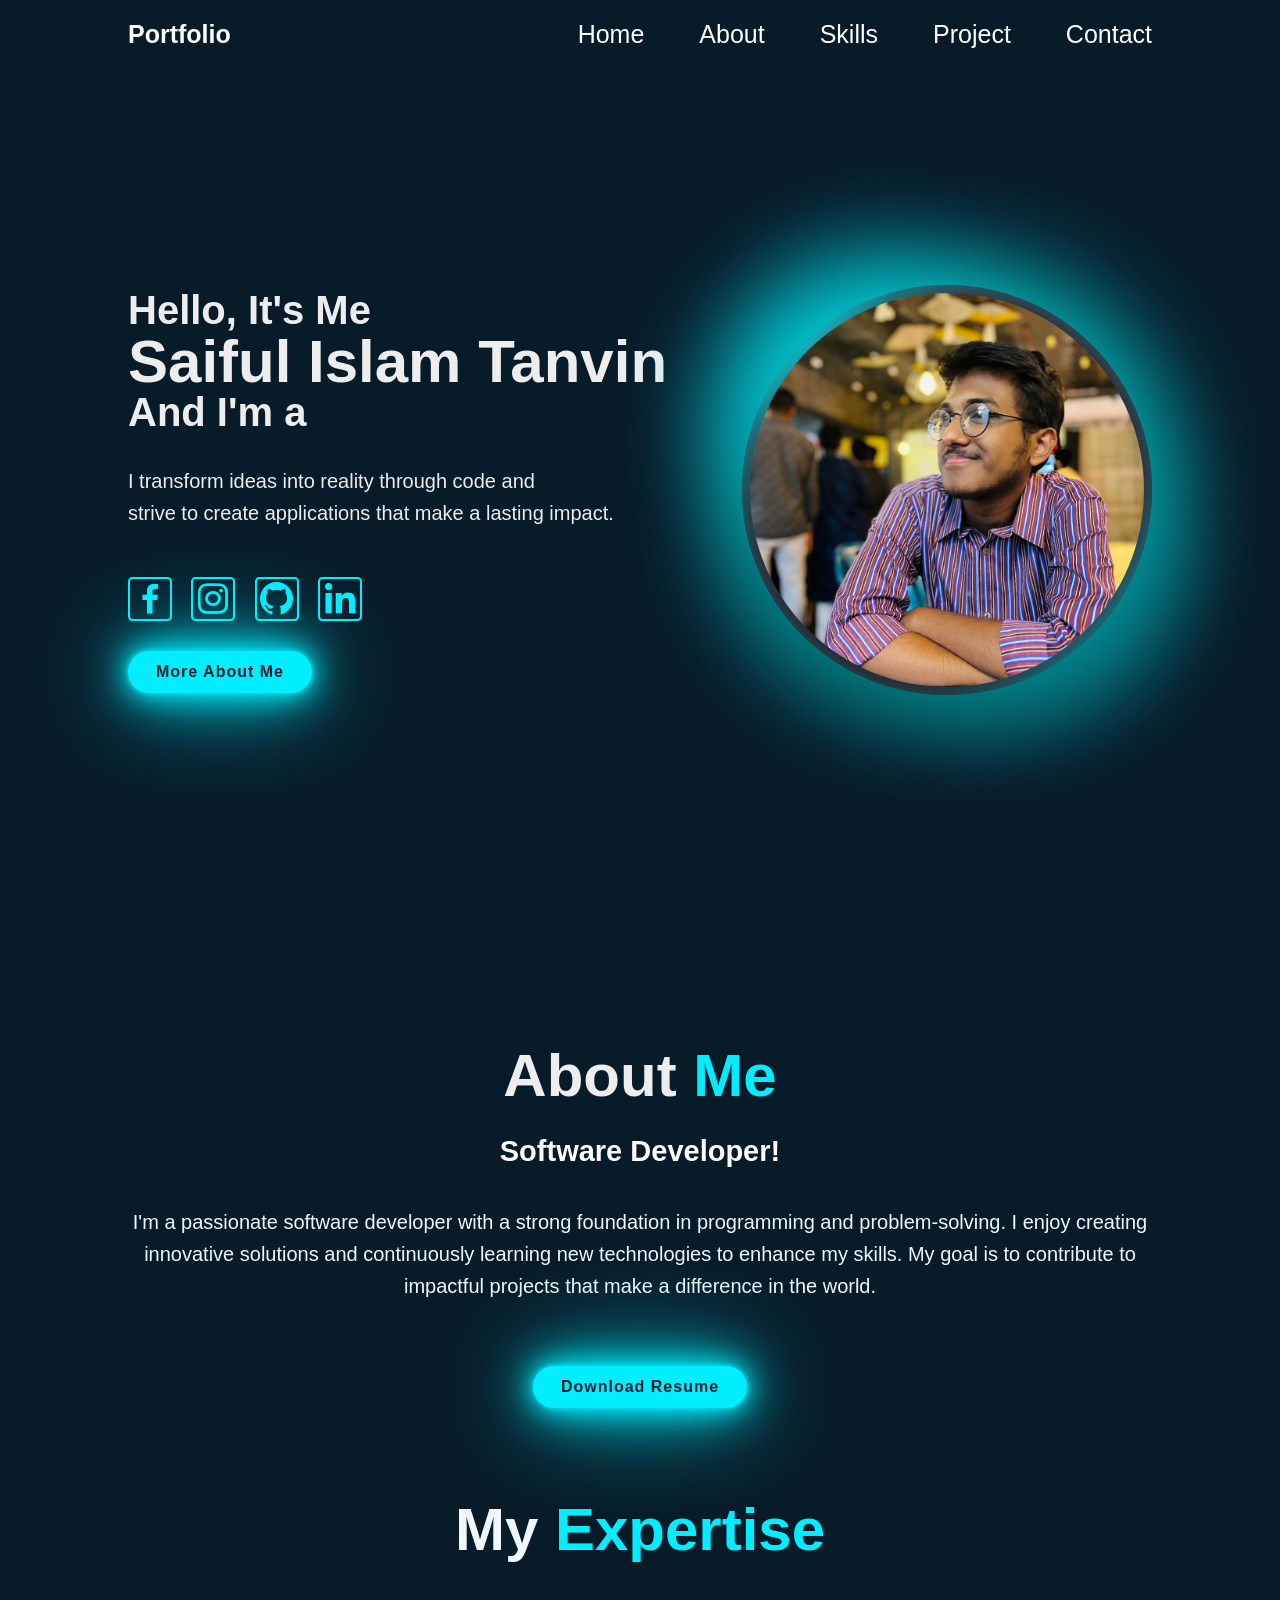
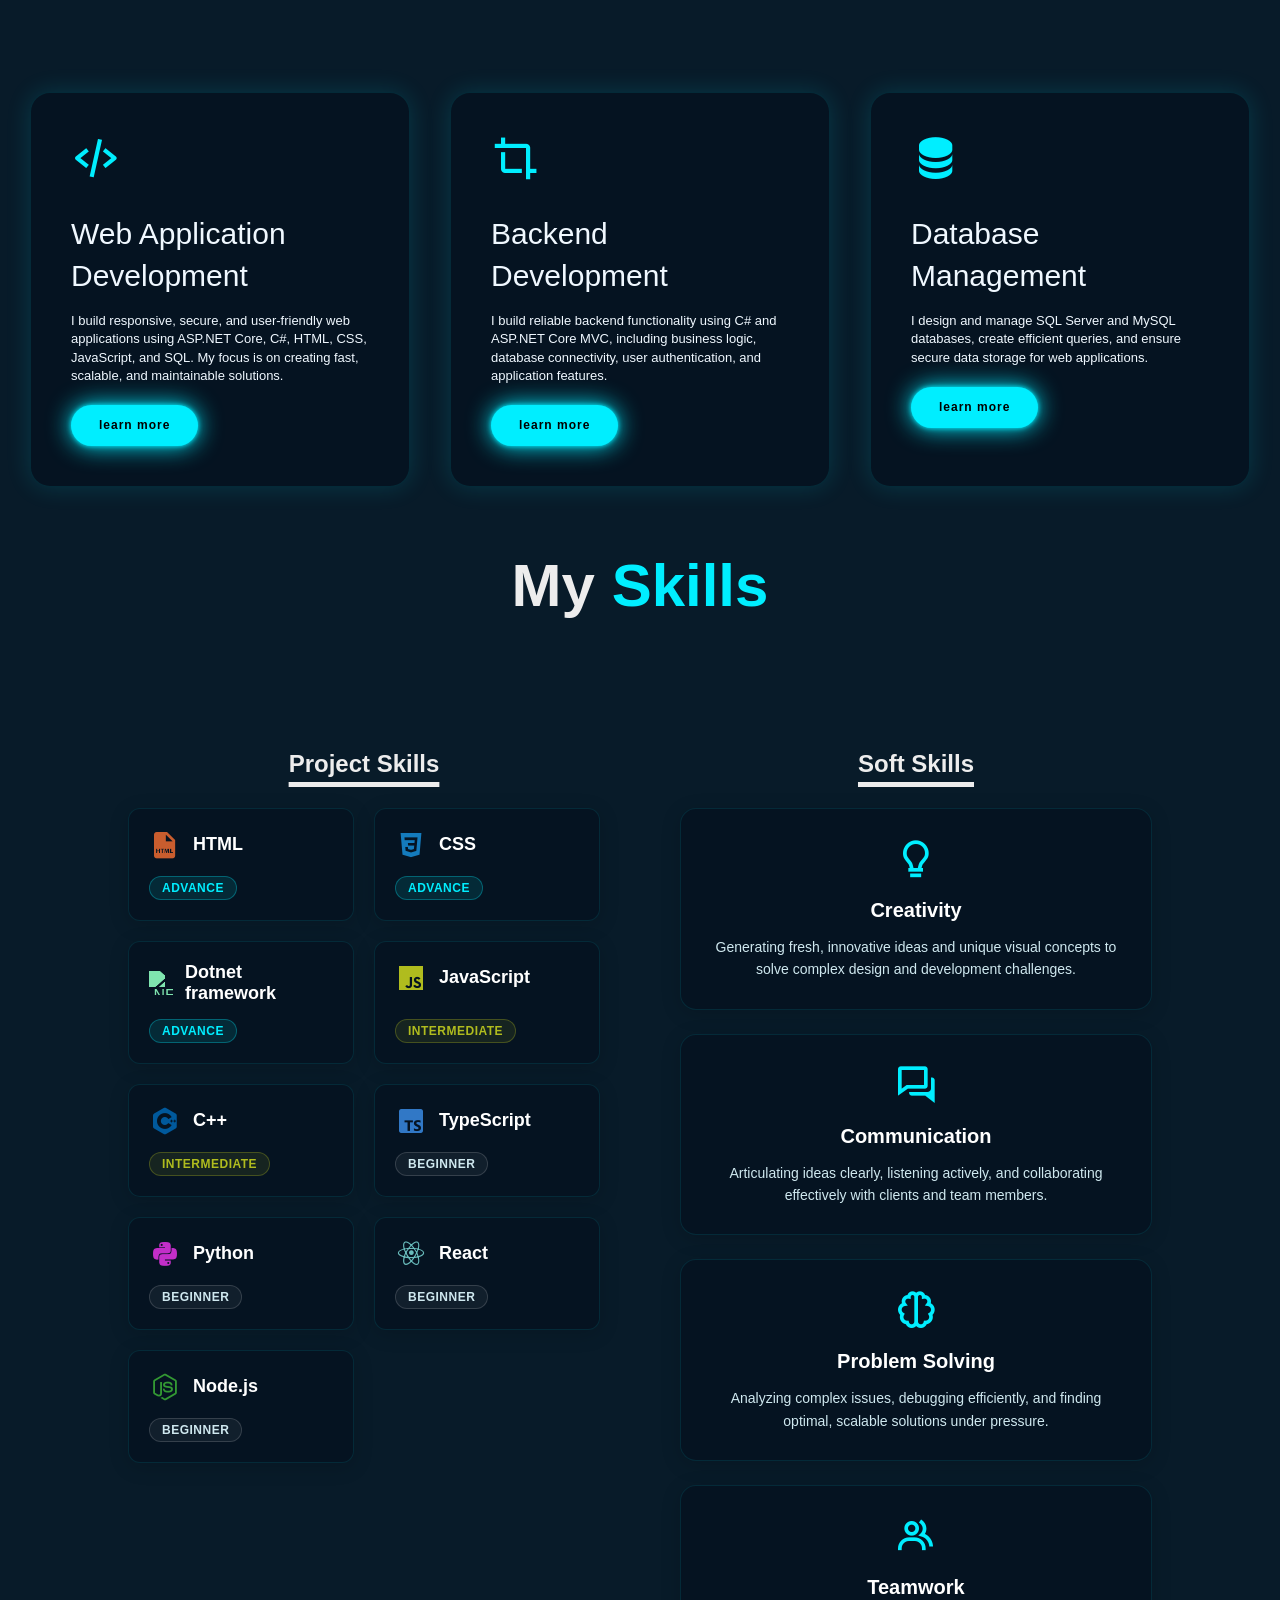
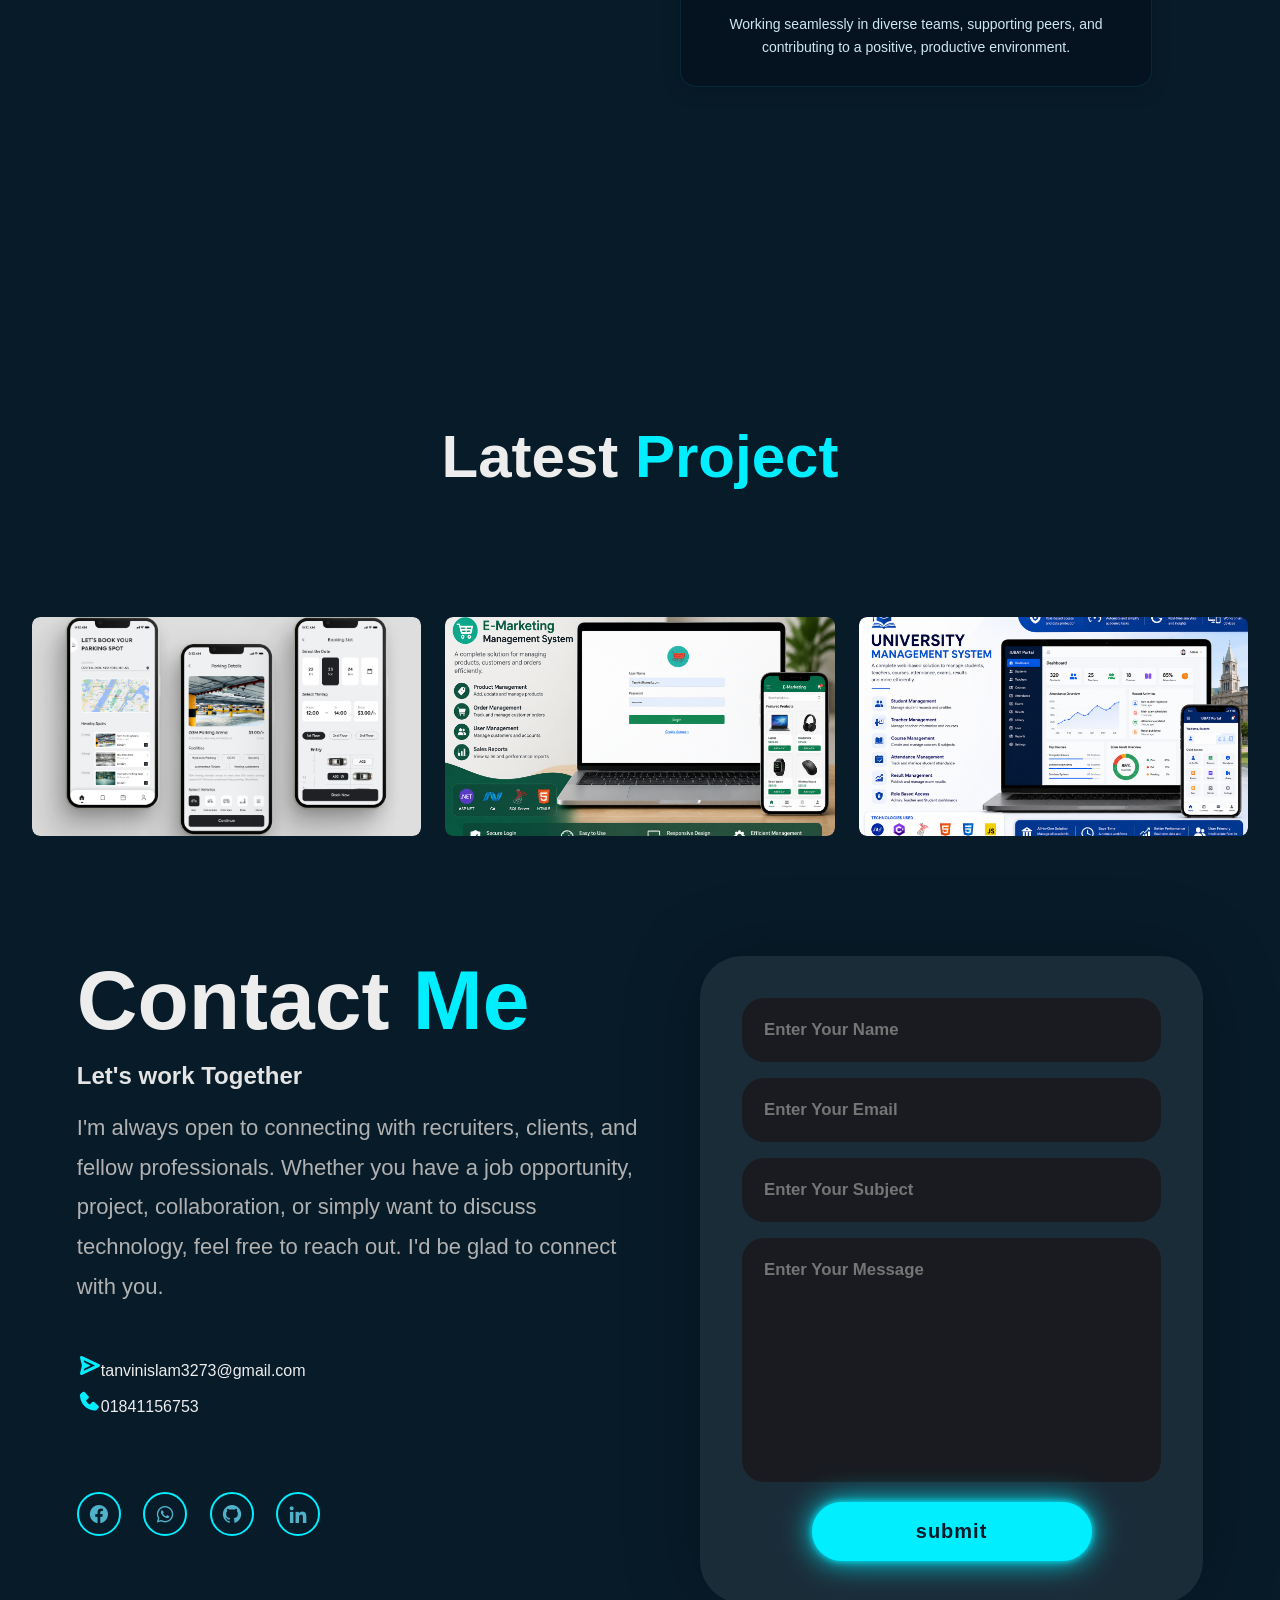
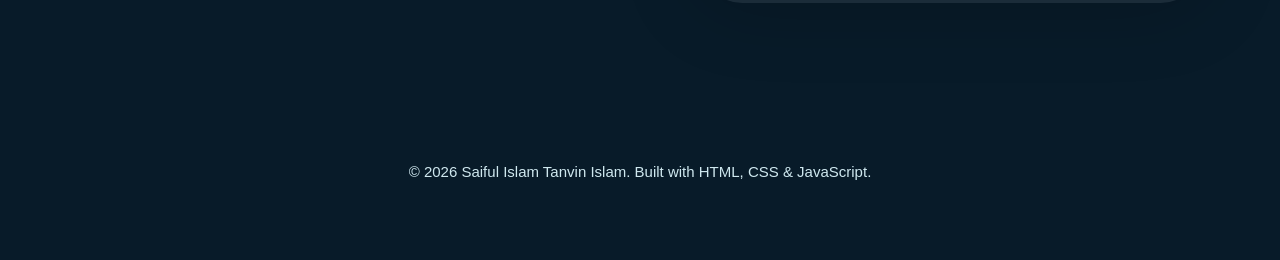
==== commit 0d67c479: "updated" ====
--- a/index.html
+++ b/index.html
@@ -5,6 +5,7 @@
     <meta http-equiv="X-UA-Compatible" content="IE=edge">
     <meta name="viewport" content="width=device-width, initial-scale=1.0">
     <title>Portfolio</title>
+    <link rel="icon" type="image/jpeg" href="Portfolio Logo2.png">
     <link rel="stylesheet" href="stylesheet.css">
     <link href='https://unpkg.com/boxicons@2.1.4/css/boxicons.min.css' rel='stylesheet'>
     <script src="https://unpkg.com/typed.js@3.0.0/dist/typed.umd.js"></script>
@@ -53,12 +54,6 @@
 
 </section>
 <section class="about" id="about">
-    <div class="about-img">
-        <div class="ring-only">
-            <img src="542751662_776426458458725_5081653618997888991_n.jpg" alt="Profile photo">
-            <div class="ring-overlay" aria-hidden="true"></div>
-        </div>
-    </div>
     <div class="about-text">
         <h2>About <span>Me</span></h2>
         <h4>Software Developer!</h4>
@@ -224,7 +219,7 @@
                     <img src="ChatGPT Image Jul 12, 2026, 08_49_32 PM.png">
                     <div class="layer">
                         <h5>E-Commerce System</h5>
-                        <p>A web-based e-commerce management system developed using ASP.NET that allows users to browse products, create accounts, log in securely, manage shopping carts, and place orders. The admin panel supports product management, order tracking, and inventory updates.</p>
+                        <p>This is Web-app e-commerce management system developed using ASP.NET that allows users to browse products, create accounts, log in securely, manage shopping carts, and place orders. The admin panel supports product management.</p>
                         <p style="font-size: 13px; color: #0ef; margin-top: 8px; font-weight: 600;">Tech Stack: ASP.NET, C#, SQL Server, HTML, CSS, JavaScript</p>
                         <a href="https://github.com/Saiful1253" target="_blank" rel="noopener noreferrer"><i class='bx bx-link-external' style="color: aliceblue;"></i></a>
                     </div>
@@ -287,3 +282,5 @@
 <script src="main.js"></script>
 </body>
 </html>
+
+
--- a/stylesheet.css
+++ b/stylesheet.css
@@ -64,7 +64,7 @@
     color: rgb(132, 64, 221);
 }
 
- .home {
+.home {
     position: relative;
     width: 100%;
     justify-content: space-between;
@@ -75,7 +75,7 @@
     background-position: center;
     display: flex;
     align-items: center;
-    padding: 70px 10% 40px;
+    padding: 120px 10% 40px;
     perspective: 1200px;
     flex-wrap: wrap;
     gap: 30px;
@@ -306,11 +306,11 @@
         0 0 100px cyan, 0 0 200px cyan;
 }
 .about{
-    display: grid;
-    grid-template-columns: repeat(2, 1fr);
+    display: flex;
+    justify-content: center;
     align-items: center;
-    gap: 1.5rem;
-    padding: 80px 10%;
+    text-align: center;
+    padding: 140px 10% 80px;
 }
 .about-img{
     padding-bottom: 20%;
@@ -320,7 +320,7 @@
     border-radius: 8px;
 }
 .about-text{
-    transform: translateX(-80px);
+    transform: none;
 }
 .about-text h2{
     font-size: clamp(36px, 8vw, 60px);
@@ -1085,31 +1085,30 @@
 @media (max-width: 820px){
     .header{
         padding: 14px 5%;
-        flex-direction: column;
-        align-items: center;
+        gap: 16px;
+    }
+    .logo{
+        font-size: 20px;
+        order: 1;
+    }
+    .navbar{
+        order: 3;
+        flex-basis: 100%;
+        justify-content: space-between;
         gap: 10px;
     }
-    .logo{
-        font-size: 22px;
-        order: 1;
-    }
-    .navbar{
-        order: 2;
-        flex-basis: auto;
-        justify-content: center;
-        gap: 15px;
-    }
     .navbar a{
-        font-size: 16px;
+        font-size: 15px;
         margin-left: 0;
-        padding: 4px 8px;
+        padding: 8px 12px;
     }
     .home{
         flex-direction: column;
         justify-content: center;
         text-align: center;
-        padding: 130px 7% 60px;
-        gap: 30px;
+        padding: 150px 7% 100px;
+        gap: 40px;
+        min-height: 100vh;
     }
     .home-content{
         width: 100%;
@@ -1132,13 +1131,15 @@
     }
     .about{
         grid-template-columns: 1fr;
-        padding: 70px 7%;
-        gap: 32px;
+        padding: 150px 7% 100px;
+        gap: 40px;
+        min-height: 100vh;
     }
     .about-img{
         min-height: auto;
         padding: 0;
         max-width: none;
+        order: 2;
     }
     .about-img .ring-only{
         width: clamp(240px, 65vw, 330px);
@@ -1295,6 +1296,9 @@
         width: 100%;
         display: flex;
         justify-content: center;
+        order: 2;
+        order: 2;
+        order: 2;
     }
     .about-text{
         width: 100%;
@@ -1375,16 +1379,6 @@
 /* Small phones */
 @media (max-width: 480px){
     .header{
-        justify-content: space-between;
-        padding: 15px 5%;
-    }
-    .logo{
-        font-size: 20px;
-    }
-    .navbar{
-        order: unset;
-        flex-basis: auto;
-        justify-content: flex-end;
         flex-direction: column;
         align-items: center;
         padding: 15px 5%;
@@ -1779,3 +1773,6 @@
     color: #cfe8ef;
     line-height: 1.6;
 }
+
+
+
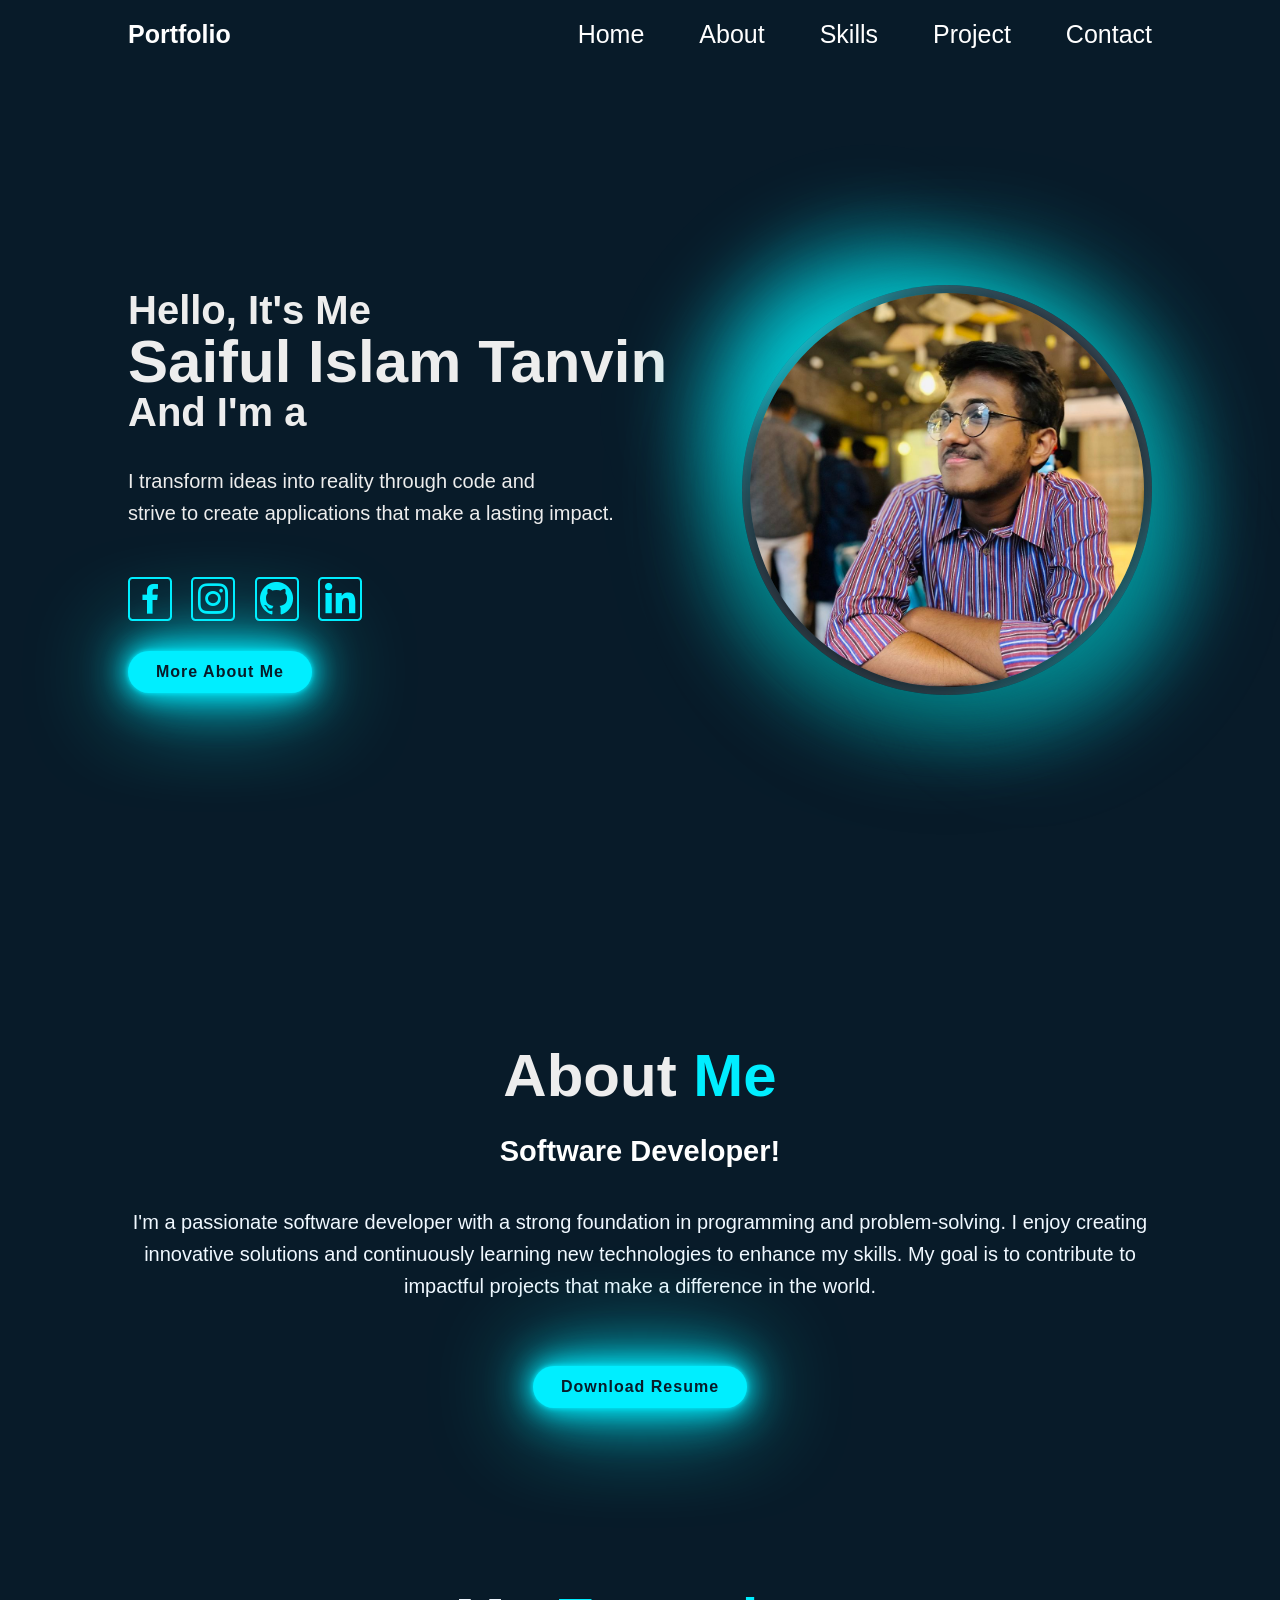
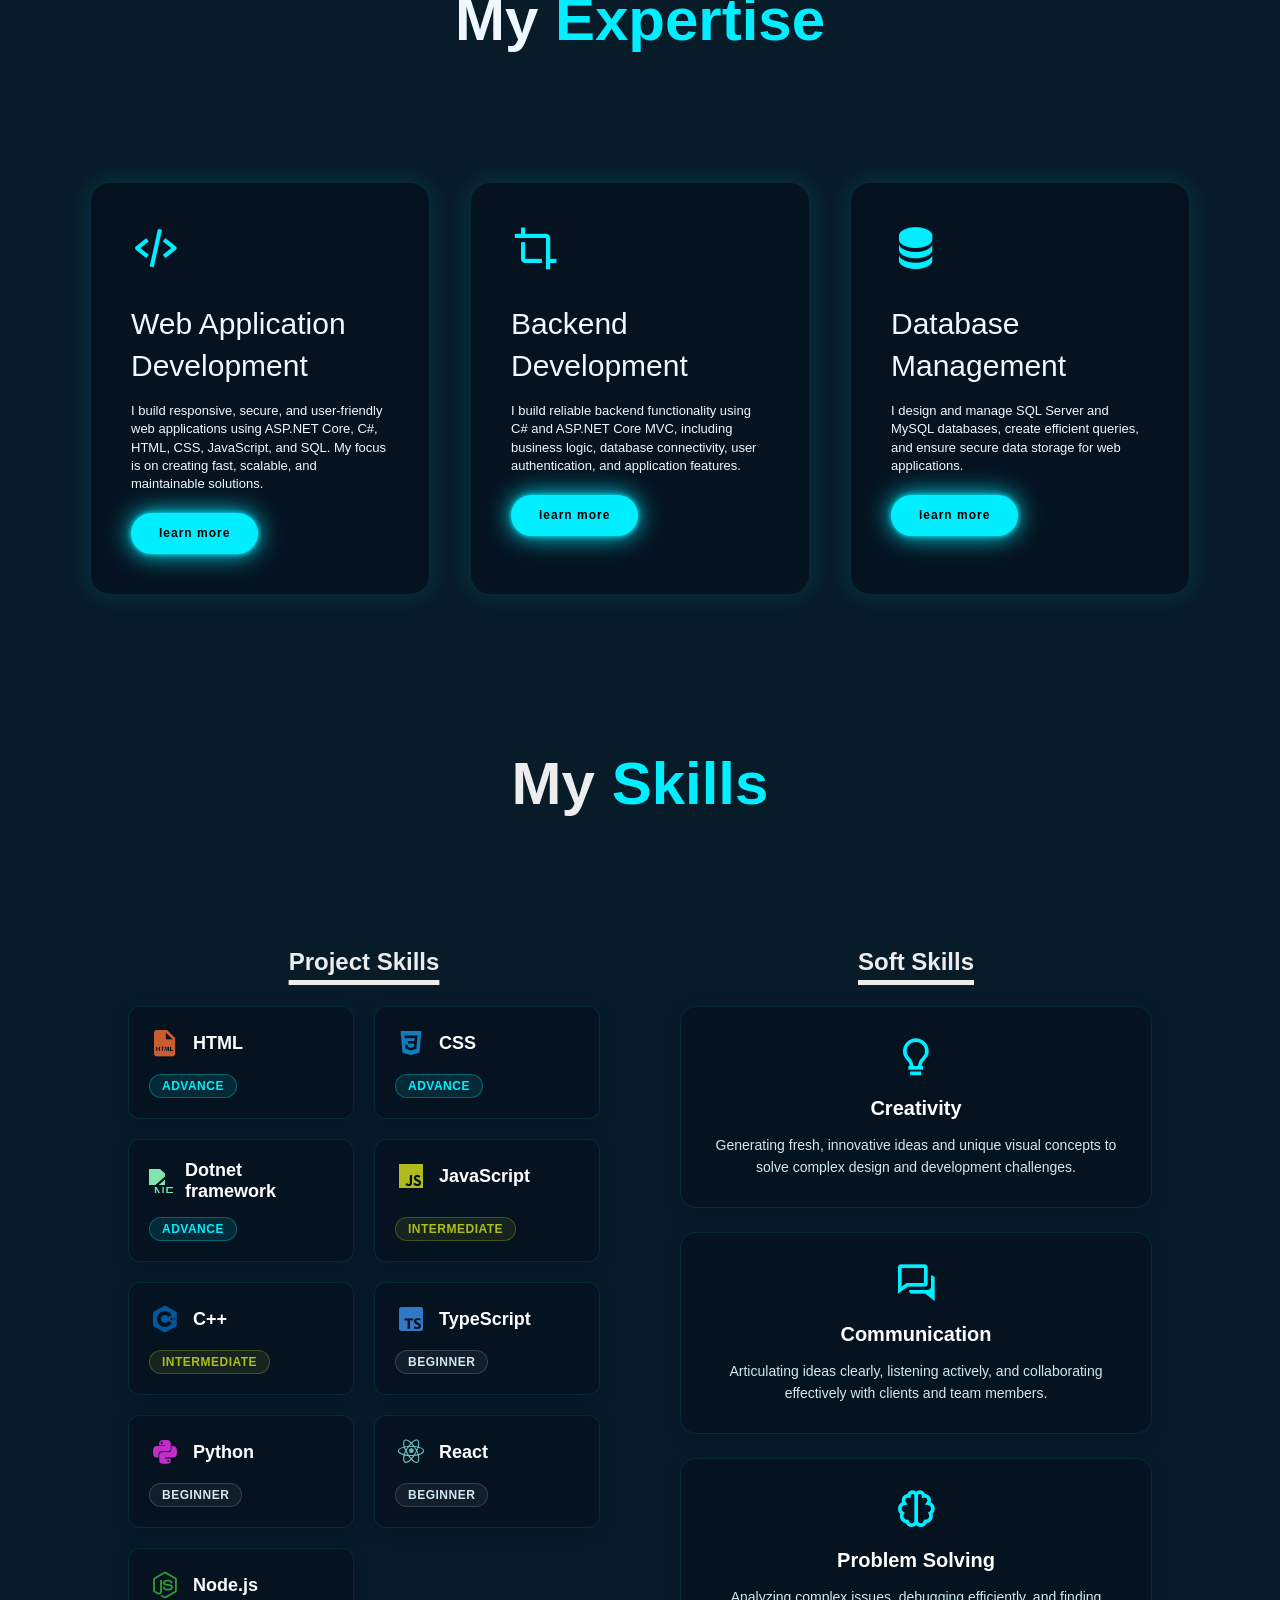
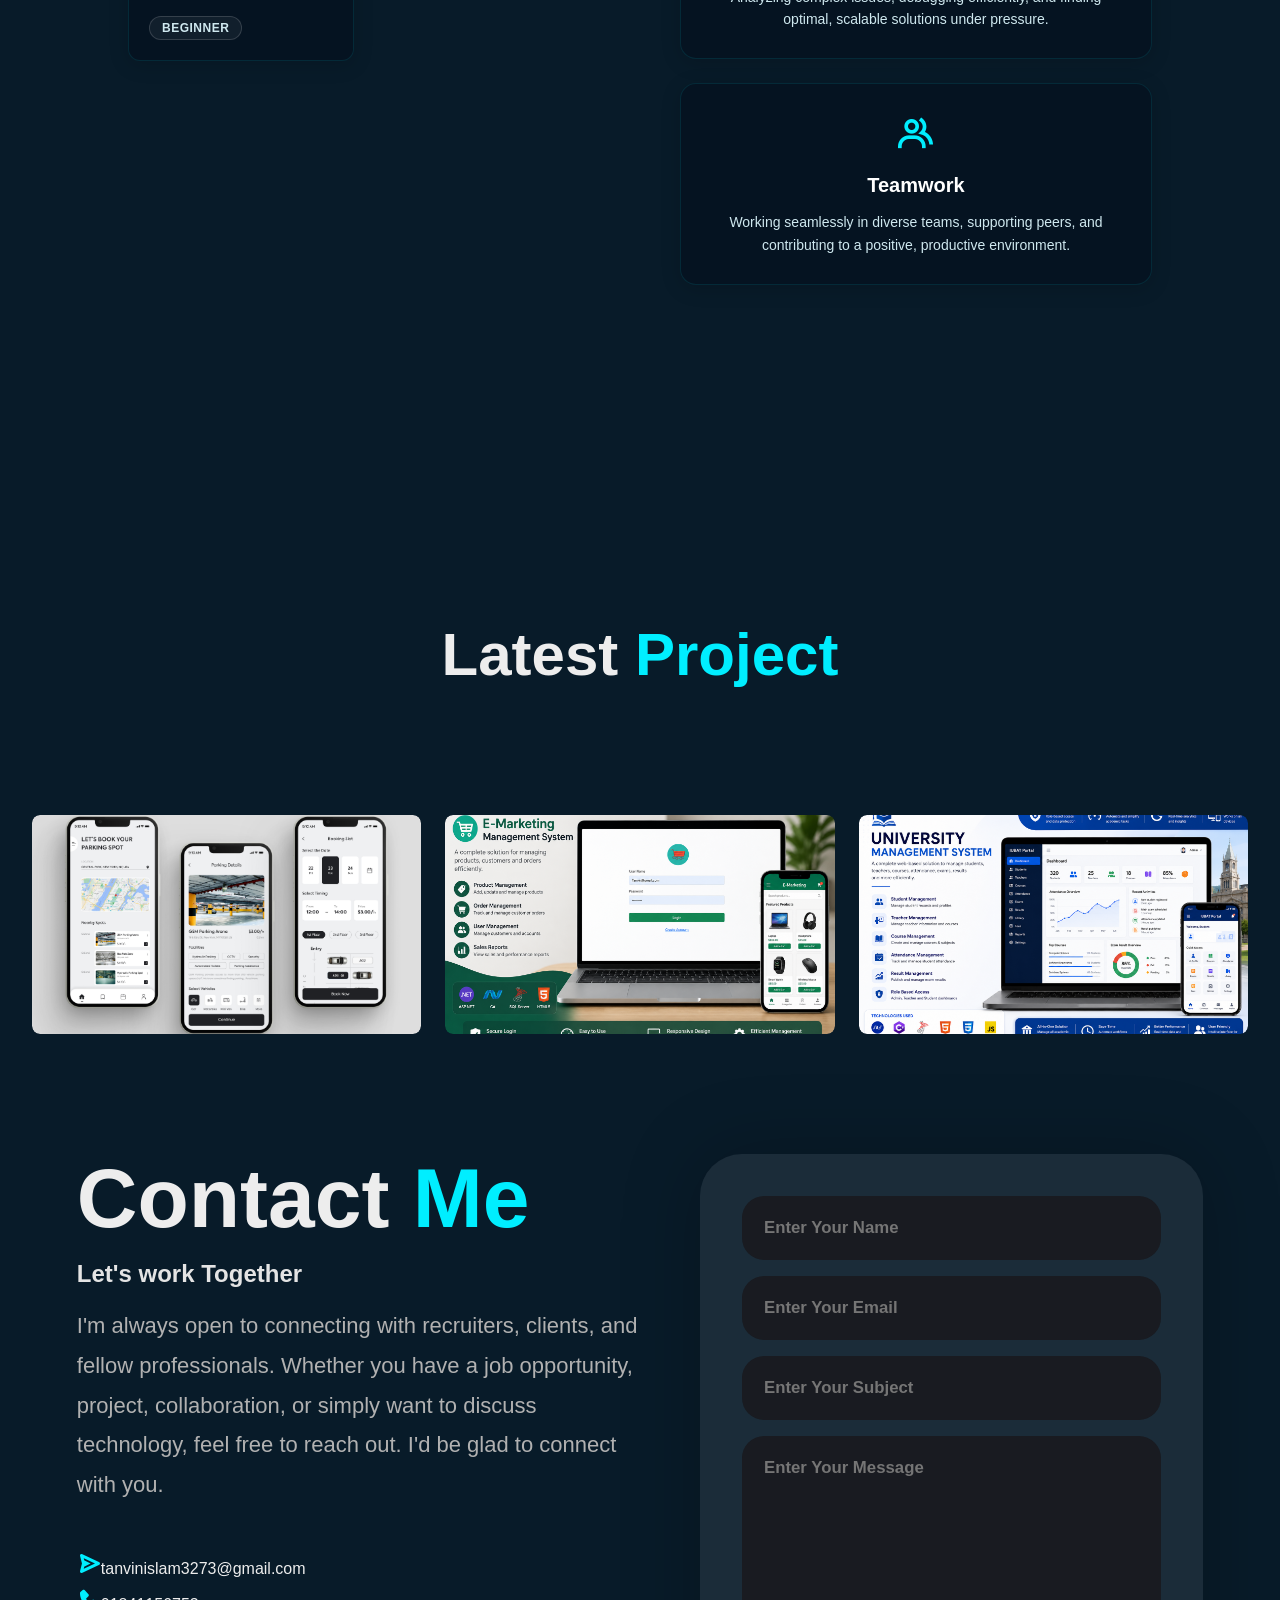
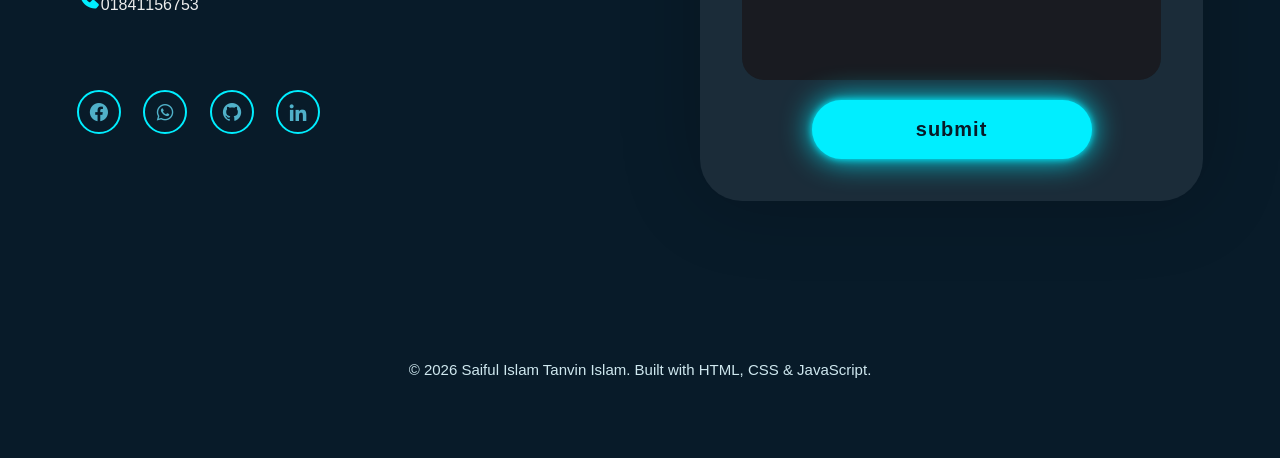
==== commit 77979d45: "update" ====
--- a/index.html
+++ b/index.html
@@ -216,7 +216,7 @@
                     </div>
                 </div>
                 <div class="row">
-                    <img src="ChatGPT Image Jul 12, 2026, 08_49_32 PM.png">
+                    <img src="Image1.png">
                     <div class="layer">
                         <h5>E-Commerce System</h5>
                         <p>This is Web-app e-commerce management system developed using ASP.NET that allows users to browse products, create accounts, log in securely, manage shopping carts, and place orders. The admin panel supports product management.</p>
@@ -225,7 +225,7 @@
                     </div>
                 </div>
                 <div class="row">
-                    <img src="ChatGPT Image Jul 12, 2026, 09_14_06 PM.png">
+                    <img src="Image2.png">
                     <div class="layer">
                         <h5>University Portal System</h5>
                         <p>A comprehensive web-based platform for managing students, teachers, courses, attendance, examinations, and academic records through dedicated role-based Project.</p>
--- a/stylesheet.css
+++ b/stylesheet.css
@@ -95,12 +95,12 @@
     justify-content: center;
     align-items: center;
     border-radius: 50%;
-    background: radial-gradient(circle at center, rgba(255,255,255,0.4), rgba(255,255,255,0) 45%),
-                radial-gradient(circle at top left, rgba(0, 238, 255, 0.7), transparent 26%),
-                radial-gradient(circle at bottom right, rgba(0, 238, 255, 0.25), transparent 36%);
+    background: radial-gradient(circle at center, rgba(255, 255, 255, 0.4), rgba(255, 255, 255, 0) 45%),
+        radial-gradient(circle at top left, rgba(0, 238, 255, 0.7), transparent 26%),
+        radial-gradient(circle at bottom right, rgba(0, 238, 255, 0.25), transparent 36%);
     box-shadow: 0 30px 120px rgba(0, 0, 0, 0.18),
-                0 0 120px rgba(0, 238, 255, 0.65),
-                inset 0 0 90px rgba(255,255,255,0.30);
+        0 0 120px rgba(0, 238, 255, 0.65),
+        inset 0 0 90px rgba(255, 255, 255, 0.30);
     overflow: visible;
     opacity: 0;
     animation: slideRight 1s ease forwards;
@@ -124,7 +124,7 @@
     border: none;
     /* keep a soft cyan glow instead of a hard border */
     box-shadow: 0 0 100px rgba(0, 255, 255, 0.75),
-                inset 0 0 18px rgba(255,255,255,0.06);
+        inset 0 0 18px rgba(255, 255, 255, 0.06);
     z-index: 2;
 }
 
@@ -134,8 +134,8 @@
     height: 140%;
     top: -20%;
     left: -20%;
-    background: radial-gradient(circle at 30% 30%, rgba(0,238,255,0.7), transparent 32%),
-                radial-gradient(circle at 70% 70%, rgba(0,200,220,0.35), transparent 32%);
+    background: radial-gradient(circle at 30% 30%, rgba(0, 238, 255, 0.7), transparent 32%),
+        radial-gradient(circle at 70% 70%, rgba(0, 200, 220, 0.35), transparent 32%);
     filter: blur(36px);
     transform: translateZ(-30px) scale(1.02);
     z-index: 0;
@@ -149,39 +149,98 @@
     object-fit: cover;
     border-radius: 50%;
     border: none;
-    box-shadow: inset 0 0 30px rgba(255,255,255,0.12), 0 30px 60px rgba(0,0,0,0.28);
+    box-shadow: inset 0 0 30px rgba(255, 255, 255, 0.12), 0 30px 60px rgba(0, 0, 0, 0.28);
     transform: translateZ(40px);
     z-index: 3;
 }
 
 
 /* Neon framed photo component used in about/other sections */
-.neon-wrap{width:420px;height:420px;position:relative;display:grid;place-items:center;margin:40px auto}
-.neon-wrap::before{content:"";position:absolute;inset:0;background:transparent;filter:none;z-index:0}
-.neon-wrap::after{content:"";position:absolute;inset:0;border-radius:50%;box-shadow:0 0 0 8px rgba(255,255,255,0.95), 0 0 60px rgba(0,238,255,0.65);pointer-events:none;z-index:1}
-.neon-wrap .ring{position:absolute;z-index:2;border-radius:50%;inset:6%;box-shadow:0 0 0 6px rgba(255,255,255,0.9),0 0 22px rgba(0,238,255,0.75) inset;background:linear-gradient(135deg, rgba(0,238,255,0.08), rgba(0,200,220,0.03))}
-.neon-wrap .photo{position:relative;z-index:3;width:84%;height:84%;border-radius:50%;overflow:hidden;box-shadow:0 24px 60px rgba(0,0,0,0.16)}
-.neon-wrap .photo img{width:100%;height:100%;object-fit:cover;display:block}
-
-@media (max-width:920px){.neon-wrap{width:300px;height:300px}}
+.neon-wrap {
+    width: 420px;
+    height: 420px;
+    position: relative;
+    display: grid;
+    place-items: center;
+    margin: 40px auto
+}
+
+.neon-wrap::before {
+    content: "";
+    position: absolute;
+    inset: 0;
+    background: transparent;
+    filter: none;
+    z-index: 0
+}
+
+.neon-wrap::after {
+    content: "";
+    position: absolute;
+    inset: 0;
+    border-radius: 50%;
+    box-shadow: 0 0 0 8px rgba(255, 255, 255, 0.95), 0 0 60px rgba(0, 238, 255, 0.65);
+    pointer-events: none;
+    z-index: 1
+}
+
+.neon-wrap .ring {
+    position: absolute;
+    z-index: 2;
+    border-radius: 50%;
+    inset: 6%;
+    box-shadow: 0 0 0 6px rgba(255, 255, 255, 0.9), 0 0 22px rgba(0, 238, 255, 0.75) inset;
+    background: linear-gradient(135deg, rgba(0, 238, 255, 0.08), rgba(0, 200, 220, 0.03))
+}
+
+.neon-wrap .photo {
+    position: relative;
+    z-index: 3;
+    width: 84%;
+    height: 84%;
+    border-radius: 50%;
+    overflow: hidden;
+    box-shadow: 0 24px 60px rgba(0, 0, 0, 0.16)
+}
+
+.neon-wrap .photo img {
+    width: 100%;
+    height: 100%;
+    object-fit: cover;
+    display: block
+}
+
+@media (max-width:920px) {
+    .neon-wrap {
+        width: 300px;
+        height: 300px
+    }
+}
 
 /* Simple circular-only photo (no rings or glow) */
-.round-only{
-    width:300px;
-    height:300px;
-    border-radius:50%;
-    overflow:hidden;
-    display:block;
-    margin:30px auto;
-    box-shadow: 0 18px 40px rgba(0,0,0,0.18);
-}
-.round-only img{width:100%;height:100%;object-fit:cover;display:block}
+.round-only {
+    width: 300px;
+    height: 300px;
+    border-radius: 50%;
+    overflow: hidden;
+    display: block;
+    margin: 30px auto;
+    box-shadow: 0 18px 40px rgba(0, 0, 0, 0.18);
+}
+
+.round-only img {
+    width: 100%;
+    height: 100%;
+    object-fit: cover;
+    display: block
+}
 
 /* Ring-only about image */
 .about {
     background: #081b29;
 }
-.about-img{
+
+.about-img {
     position: relative;
     display: grid;
     place-items: center;
@@ -189,6 +248,7 @@
     background: none;
     padding: 40px 0;
 }
+
 .about-img .ring-only {
     width: 420px;
     height: 420px;
@@ -197,27 +257,30 @@
     position: relative;
     box-shadow: inset 0 0 40px rgba(223, 218, 218, 0.788);
 }
+
 .about-img .ring-only img {
     width: 100%;
     height: 100%;
     object-fit: cover;
     display: block;
 }
+
 .about-img .ring-overlay {
     position: absolute;
     inset: 0;
     border-radius: 50%;
     pointer-events: none;
-    box-shadow: 0 0 0 10px rgba(255,255,255,0.95),
-                0 0 90px rgba(0,238,255,0.45);
-}
-
-.about-img .round-only{
-    width:360px;
-    height:360px;
-    margin:0;
+    box-shadow: 0 0 0 10px rgba(255, 255, 255, 0.95),
+        0 0 90px rgba(0, 238, 255, 0.45);
+}
+
+.about-img .round-only {
+    width: 360px;
+    height: 360px;
+    margin: 0;
     box-shadow: 0 30px 70px rgba(228, 221, 221, 0.2);
 }
+
 .home-content h3 {
     font-size: clamp(18px, 6vw, 40px);
     font-weight: 600;
@@ -237,8 +300,8 @@
     color: #0ef;
 }
 
-.home-content h1{
-font-size: clamp(30px, 5vw, 60px);
+.home-content h1 {
+    font-size: clamp(30px, 5vw, 60px);
     font-weight: 700;
     line-height: 1.05;
     margin: -3px 0;
@@ -305,39 +368,46 @@
         0 0 25px cyan, 0 0 50px cyan,
         0 0 100px cyan, 0 0 200px cyan;
 }
-.about{
+
+.about {
     display: flex;
     justify-content: center;
     align-items: center;
     text-align: center;
     padding: 140px 10% 80px;
 }
-.about-img{
+
+.about-img {
     padding-bottom: 20%;
     max-width: 630px;
     height: auto;
     width: 100%;
     border-radius: 8px;
 }
-.about-text{
+
+.about-text {
     transform: none;
 }
-.about-text h2{
+
+.about-text h2 {
     font-size: clamp(36px, 8vw, 60px);
     line-height: 1.2;
 }
-.about-text h2 span{
+
+.about-text h2 span {
     color: #0ef;
 
 }
-.about-text h4{
+
+.about-text h4 {
     font-size: clamp(18px, 4vw, 29px);
     font-weight: 600;
     color: #fff;
     line-height: 1.7;
     margin: 15px 0 30px;
 }
-.about-text p{
+
+.about-text p {
     color: aliceblue;
     font-size: clamp(14px, 3vw, 20px);
     line-height: 1.6;
@@ -347,7 +417,7 @@
     align-items: center;
 }
 
-#services{
+#services {
     color: aliceblue;
     font-size: 20px;
     line-height: 1.4;
@@ -356,27 +426,31 @@
     justify-content: center;
     width: 100%;
 }
-.sub-title{
+
+.sub-title {
     text-align: center;
     font-size: clamp(32px, 8vw, 60px);
     padding-bottom: 70px;
     padding-left: 7%;
     padding-right: 7%;
 }
+
 #skills {
     scroll-margin-top: 90px;
 }
-.sub-title span{
+
+.sub-title span {
     color: #0ef;
 }
- 7%
-.container{
+
+.container {
     padding: 90px;
     margin: 0 auto;
     width: 100%;
     max-width: 1300px;
 }
-.services-list{
+
+.services-list {
     display: flex;
     flex-wrap: nowrap;
     gap: 40px;
@@ -384,7 +458,8 @@
     justify-content: center;
     align-items: stretch;
 }
-.services-list div{
+
+.services-list div {
     background-color: #051321;
     padding: clamp(20px, 5vw, 40px);
     font-size: 13px;
@@ -397,23 +472,27 @@
     width: 100%;
     max-width: 380px;
 }
-.services-list div i{
+
+.services-list div i {
     font-size: 50px;
     margin-bottom: 30px;
 }
-.services-list div h2{
+
+.services-list div h2 {
     font-size: clamp(22px, 4vw, 30px);
     font-weight: 500;
     margin-bottom: 15px;
 }
-.services-list div a{
+
+.services-list div a {
     display: inline-block;
     margin-top: 20px;
     font-size: 12px;
     color: #000000;
     text-decoration: none;
 }
-.read{
+
+.read {
     display: inline-block;
     padding: 12px 28px;
     background: #0ef;
@@ -427,123 +506,148 @@
     animation: slideTop 1s ease forwards;
     animation-delay: 2s;
     box-shadow: 0 0 5px #0ef,
-                0 0 25px #0ef;
-}
+        0 0 25px #0ef;
+}
+
 .read:hover {
     box-shadow: 0 0 5px cyan,
-                0 0 25px cyan, 0 0 50px cyan,
-                0 0 100px cyan, 0 0 200px cyan;
-    
-}
-
-.services-list div:hover{
+        0 0 25px cyan, 0 0 50px cyan,
+        0 0 100px cyan, 0 0 200px cyan;
+
+}
+
+.services-list div:hover {
     transform: translateY(-10px);
     box-shadow: 0 0 35px rgba(0, 238, 255, 0.45);
     border-color: rgba(0, 238, 255, 0.4);
 }
 
-section{
+section {
     display: flex;
     flex-wrap: wrap;
 }
-.container1{
+
+.container1 {
     width: 100%;
-    height: auto; /* allow container to grow so all skill items (including C++) are visible */
+    height: auto;
+    /* allow container to grow so all skill items (including C++) are visible */
     padding: 60px 0;
     margin-left: 0;
 }
-#skills + section{
+
+#skills+section {
     display: grid;
     grid-template-columns: repeat(2, minmax(0, 600px));
     justify-content: center;
     gap: 80px;
     padding: 0 10% 80px;
 }
-@media (max-width: 900px){
-    #skills + section{
+
+@media (max-width: 900px) {
+    #skills+section {
         grid-template-columns: minmax(0, 600px);
     }
 }
-.heading1{
+
+.heading1 {
     text-align: center;
     text-decoration: underline;
     text-underline-offset: 10px;
     text-decoration-thickness: 5px;
     margin-bottom: 30px;
 }
-.bar{
+
+.bar {
     font-size: 23px;
 }
-.skills-bars .bar{
+
+.skills-bars .bar {
     margin: 12px 0;
 }
-.skills-bars .bar:first-child{
+
+.skills-bars .bar:first-child {
     margin-top: 0;
 }
-.skills-bars .bar:last-child{
+
+.skills-bars .bar:last-child {
     margin-bottom: 0;
 }
-.skills-bars .bar .info{
+
+.skills-bars .bar .info {
     margin-bottom: 5px;
 }
-.skills-bars .bar .info span{
+
+.skills-bars .bar .info span {
     font-size: 17px;
     font-weight: 500;
     animation: showText 0.5s 1s linear forwards;
     opacity: 0;
 }
-.skills-bars .bar .progress-line{
+
+.skills-bars .bar .progress-line {
     position: relative;
     width: 100%;
     height: 5px;
     background-color: #000000;
     border-radius: 10px;
-    animation: animate 1s cubic-bezier(1,0,0.5,1) forwards;
+    animation: animate 1s cubic-bezier(1, 0, 0.5, 1) forwards;
     transform: scaleX(0);
     transform-origin: left;
 }
-@keyframes animate{
-    100%{
+
+@keyframes animate {
+    100% {
         transform: scaleX(1);
     }
 }
-.skills-bars .bar .progress-line span{
+
+.skills-bars .bar .progress-line span {
     height: 100%;
     background-color: #0ef;
     position: absolute;
     border-radius: 10px;
-    animation: animate 1s 1s cubic-bezier(1,0,0.5,1) forwards;
+    animation: animate 1s 1s cubic-bezier(1, 0, 0.5, 1) forwards;
     transform: scaleX(0);
     transform-origin: left;
 }
-.progress-line.html span{
+
+.progress-line.html span {
     width: 95%;
 }
-.progress-line.css span{
+
+.progress-line.css span {
     width: 95%;
 }
-.progress-line.javascript span{
+
+.progress-line.javascript span {
     width: 65%;
 }
-.progress-line.python span{
+
+.progress-line.python span {
     width: 35%;
 }
-.progress-line.react span{
+
+.progress-line.react span {
     width: 35%;
 }
-.progress-line.nodejs span{
+
+.progress-line.nodejs span {
     width: 35%;
 }
-.progress-line.typescript span{
+
+.progress-line.typescript span {
     width: 35%;
 }
-.progress-line.dotnet span{
+
+.progress-line.dotnet span {
     width: 95%;
 }
-.progress-line.cpp span{
+
+.progress-line.cpp span {
     width: 65%;
 }
-.progress-line span::after{
+
+.progress-line span::after {
     position: absolute;
     padding: 1px 8px;
     background-color: #000;
@@ -555,34 +659,44 @@
     animation: showText 0.5s 1.5s linear forwards;
     opacity: 0;
 }
-.progress-line.html span::after{
+
+.progress-line.html span::after {
     content: "Advance";
 }
-.progress-line.css span::after{
+
+.progress-line.css span::after {
     content: "Advance";
 }
-.progress-line.javascript span::after{
+
+.progress-line.javascript span::after {
     content: "Intermediate";
 }
-.progress-line.python span::after{
+
+.progress-line.python span::after {
     content: "Beginner";
 }
-.progress-line.react span::after{
+
+.progress-line.react span::after {
     content: "Beginner";
 }
-.progress-line.nodejs span::after{
+
+.progress-line.nodejs span::after {
     content: "Beginner";
 }
-.progress-line.typescript span::after{
+
+.progress-line.typescript span::after {
     content: "Beginner";
 }
-.progress-line.dotnet span::after{
+
+.progress-line.dotnet span::after {
     content: "Advance";
 }
-.progress-line.cpp span::after{
+
+.progress-line.cpp span::after {
     content: "Intermediate";
 }
-.progress-line span::before{
+
+.progress-line span::before {
     content: "";
     position: absolute;
     width: 0;
@@ -596,23 +710,28 @@
     animation: showText 0.5s 1.5s linear forwards;
     opacity: 0;
 }
-@keyframes showText{
-    100%{
+
+@keyframes showText {
+    100% {
         opacity: 1;
     }
 }
-.radial-bars{
+
+.radial-bars {
     /* Make each radial item occupy a full row and add spacing to prevent overlap */
     width: 100%;
     display: flex;
     flex-direction: row;
     align-items: center;
     justify-content: center;
-    gap: 40px;         /* space between svg and text */
-    margin: 24px 0;    /* space between rows */
+    gap: 40px;
+    /* space between svg and text */
+    margin: 24px 0;
+    /* space between rows */
     flex-wrap: wrap;
 }
-.radial-bars svg{
+
+.radial-bars svg {
     /* size and rotation for the circular progress */
     width: 120px;
     height: 120px;
@@ -621,42 +740,46 @@
 }
 
 /* Each radial item: stack circle + percentage + label and center them */
-.radial-bar{
+.radial-bar {
     display: flex;
     flex-direction: column;
     align-items: center;
     justify-content: flex-start;
     gap: 8px;
     width: 160px;
-    position: relative; /* allow absolute centering of percentage inside the ring */
+    position: relative;
+    /* allow absolute centering of percentage inside the ring */
 }
 
 .radial-bar .percentage,
-.radial-bar .text{
+.radial-bar .text {
     color: #dfeff3;
     text-align: center;
 }
 
 /* center the percentage inside the SVG ring */
-.radial-bar svg{
+.radial-bar svg {
     position: relative;
     z-index: 1;
 }
 
-.radial-bars .progress-bar{
+.radial-bars .progress-bar {
     stroke-width: 10;
     fill: transparent;
     /* base ring: dark/ muted stroke to show the "remaining" segment behind the cyan arc */
-    stroke: rgba(0,0,0,0.65);
+    stroke: rgba(0, 0, 0, 0.65);
     stroke-dasharray: 502;
-    stroke-dashoffset: 0; /* show full base ring */
+    stroke-dashoffset: 0;
+    /* show full base ring */
     stroke-linecap: round;
 }
-@keyframes animate-bar{
-    100%{
+
+@keyframes animate-bar {
+    100% {
         stroke-dashoffset: -1;
     }
 }
+
 .path {
     stroke: #0ef;
     stroke-width: 10;
@@ -665,32 +788,52 @@
     stroke-dashoffset: 502;
     stroke-linecap: round;
 }
-.path-1{animation:animate-path1 1s 1s linear forwards}
-.path-2{animation:animate-path2 1s 1s linear forwards}
-.path-3{animation:animate-path3 1s 1s linear forwards}
-.path-4{animation:animate-path4 1s 1s linear forwards}
-
-@keyframes animate-path1{
-    100%{
-        stroke-dashoffset: 50;;
-    }
-}
-@keyframes animate-path2{
-    100%{
-        stroke-dashoffset: 175;;
-    }
-}
-@keyframes animate-path3{
-    100%{
-        stroke-dashoffset: 125;;
-    }
-}
-@keyframes animate-path4{
-    100%{
-        stroke-dashoffset: 75;;
-    }
-}
-.radial-bar .percentage{
+
+.path-1 {
+    animation: animate-path1 1s 1s linear forwards
+}
+
+.path-2 {
+    animation: animate-path2 1s 1s linear forwards
+}
+
+.path-3 {
+    animation: animate-path3 1s 1s linear forwards
+}
+
+.path-4 {
+    animation: animate-path4 1s 1s linear forwards
+}
+
+@keyframes animate-path1 {
+    100% {
+        stroke-dashoffset: 50;
+        ;
+    }
+}
+
+@keyframes animate-path2 {
+    100% {
+        stroke-dashoffset: 175;
+        ;
+    }
+}
+
+@keyframes animate-path3 {
+    100% {
+        stroke-dashoffset: 125;
+        ;
+    }
+}
+
+@keyframes animate-path4 {
+    100% {
+        stroke-dashoffset: 75;
+        ;
+    }
+}
+
+.radial-bar .percentage {
     position: absolute;
     top: 50%;
     left: 50%;
@@ -701,7 +844,8 @@
     animation: showText 0.5s 1s linear forwards;
     opacity: 0;
 }
-.radial-bar .text{
+
+.radial-bar .text {
     width: 100%;
     position: absolute;
     text-align: center;
@@ -713,21 +857,25 @@
     animation: showText 0.5s 1s linear forwards;
     opacity: 0;
 }
-.main-text{
+
+.main-text {
     padding-top: 130px;
     margin-top: 200px;
 }
-.main-text h2{
+
+.main-text h2 {
     font-size: clamp(32px, 8vw, 60px);
     line-height: 1;
     text-align: center;
     position: relative;
     top: -130px;
 }
-.main-text h2 span{
+
+.main-text h2 span {
     color: #0ef;
 }
-.portfolio-content{
+
+.portfolio-content {
     display: grid;
     /* Ensure 3 cards stay readable and responsive */
     grid-template-columns: repeat(auto-fit, minmax(280px, 1fr));
@@ -738,14 +886,15 @@
     align-items: start;
 }
 
-.row{
+.row {
     position: relative;
     aspect-ratio: 16 / 9;
     overflow: hidden;
     border-radius: 8px;
     cursor: pointer;
 }
-.row img{
+
+.row img {
     width: 100%;
     height: 100%;
     object-fit: cover;
@@ -753,10 +902,11 @@
     display: block;
     transition: transform 0.5s;
 }
-.layer{
+
+.layer {
     width: 100%;
     height: 0;
-    background: linear-gradient(rgba(0,0,0,0.65), rgba(0,238,255,0.35));
+    background: linear-gradient(rgba(0, 0, 0, 0.65), rgba(0, 238, 255, 0.35));
     position: absolute;
     border-radius: 8px;
     left: 0;
@@ -771,21 +921,22 @@
     transition: height 0.5s;
 }
 
-.layer h5{
+.layer h5 {
     color: #ffffff;
     font-size: clamp(16px, 4vw, 20px);
     font-weight: 700;
     margin-bottom: 15px;
-    text-shadow: 0 2px 10px rgba(0,0,0,0.65);
-}
-.layer p{
+    text-shadow: 0 2px 10px rgba(0, 0, 0, 0.65);
+}
+
+.layer p {
     color: #eaffff;
     font-size: clamp(12px, 2.5vw, 1rem);
     line-height: 1.8;
-    text-shadow: 0 2px 10px rgba(0,0,0,0.65);
-}
-
-.layer i{
+    text-shadow: 0 2px 10px rgba(0, 0, 0, 0.65);
+}
+
+.layer i {
     color: #ff004f;
     margin-top: 20px;
     font-size: 20px;
@@ -797,15 +948,17 @@
     justify-content: center;
     border-radius: 50%;
 }
-.row:hover img{
+
+.row:hover img {
     transform: scale(1.1);
 }
-.row:hover .layer{
+
+.row:hover .layer {
     height: 100%;
 }
 
-.contact{
-    display:grid;
+.contact {
+    display: grid;
     grid-template-columns: minmax(460px, 1.6fr) minmax(460px, 1.4fr);
     align-items: start;
     gap: 3rem;
@@ -813,46 +966,55 @@
     max-width: 1600px;
     margin: 0 auto;
 }
-.contact-text h2{
+
+.contact-text h2 {
     font-size: clamp(48px, 8vw, 84px);
     line-height: 1.05;
     text-align: left;
 }
-.contact-text h2 span{
+
+.contact-text h2 span {
     color: #0ef;
 }
-.contact-text h4{
+
+.contact-text h4 {
     margin: 18px 0;
-    color: rgb(228,228,228);
+    color: rgb(228, 228, 228);
     font-size: clamp(18px, 4vw, 24px);
     font-weight: 600;
 }
-.contact-text p{
+
+.contact-text p {
     color: rgb(177, 177, 177);
     font-size: clamp(14px, 3vw, 22px);
     line-height: 1.8;
     margin-bottom: 3rem;
     max-width: 860px;
 }
-.contact-list{
+
+.contact-list {
     margin-bottom: 3rem;
 }
-.contact-list li{
+
+.contact-list li {
     margin-bottom: 10px;
     display: block;
 }
-.contact-list i{
+
+.contact-list i {
     display: inline-block;
     color: #0ef;
     font-size: 24px;
     font-weight: 600;
     transition: all .40s ease;
 }
-.contact-list li a:hover{
+
+.contact-list li a:hover {
     transform: scale(1.01) translateY(-5px);
     color: #0ef;
 }
-.contact-icons i{
+
+.contact-icons i {
     display: inline-flex;
     justify-content: center;
     align-items: center;
@@ -870,24 +1032,28 @@
     animation: slideLeft 1s ease forwards;
     animation-delay: calc(.2s * var(--i));
 }
-.contact-icons i:hover{
+
+.contact-icons i:hover {
     background: #0ef;
     color: #000;
     box-shadow: 0 0 20px #0ef;
 }
-.contact-form{
+
+.contact-form {
     width: 100%;
     max-width: 820px;
 }
-.contact-form form{
+
+.contact-form form {
     position: relative;
-    background: rgba(255,255,255,0.08);
+    background: rgba(255, 255, 255, 0.08);
     padding: 42px;
     border-radius: 42px;
-    box-shadow: 0 0 80px rgba(0,0,0,0.22);
-}
+    box-shadow: 0 0 80px rgba(0, 0, 0, 0.22);
+}
+
 .contact-form form input,
-.contact-form form textarea{
+.contact-form form textarea {
     border: none;
     outline: none;
     width: 100%;
@@ -899,11 +1065,13 @@
     margin-bottom: 1rem;
     border-radius: 22px;
 }
-.contact-form textarea{
+
+.contact-form textarea {
     resize: none;
     min-height: 220px;
 }
-.contact-form form .send{
+
+.contact-form form .send {
     display: block;
     width: fit-content;
     min-width: 280px;
@@ -920,12 +1088,13 @@
     animation: slideTop 1s ease forwards;
     animation-delay: 2s;
     box-shadow: 0 0 7px #0ef,
-                0 0 30px #0ef;
-}
+        0 0 30px #0ef;
+}
+
 .contact-form form .send:hover {
     box-shadow: 0 0 5px cyan,
-                0 0 25px cyan, 0 0 50px cyan,
-                0 0 100px cyan, 0 0 200px cyan;
+        0 0 25px cyan, 0 0 50px cyan,
+        0 0 100px cyan, 0 0 200px cyan;
 }
 
 
@@ -980,26 +1149,27 @@
     }
 }
 
-.radial-info{
+.radial-info {
     display: flex;
     flex-direction: column;
     justify-content: center;
-    align-items: center; /* center text under the circle */
+    align-items: center;
+    /* center text under the circle */
     gap: 6px;
     text-align: center;
 }
 
-.radial-info .percentage{
+.radial-info .percentage {
     font-size: 14px;
     color: #dfeff3;
 }
 
-.radial-info .text{
+.radial-info .text {
     font-size: 14px;
     color: #dfeff3;
 }
 
-.site-footer{
+.site-footer {
     padding: 80px 10%;
     text-align: center;
     color: #cfe8ef;
@@ -1010,99 +1180,119 @@
 /* Enhanced Responsive Media Queries */
 
 /* Large tablets and small desktops */
-@media (max-width: 1100px){
-    .header{
+@media (max-width: 1100px) {
+    .header {
         padding: 18px 7%;
     }
-    .logo{
+
+    .logo {
         font-size: 22px;
     }
-    .navbar a{
+
+    .navbar a {
         font-size: 16px;
         margin-left: 15px;
     }
-    .home{
+
+    .home {
         padding: 110px 7% 50px;
         gap: 24px;
     }
-    .home-img{
+
+    .home-img {
         width: 380px;
         height: 380px;
     }
-    .about{
+
+    .about {
         gap: 1.2rem;
     }
-    .about-text{
+
+    .about-text {
         transform: translateX(-20px);
     }
-    .about-img .ring-only{
+
+    .about-img .ring-only {
         width: 360px;
         height: 360px;
     }
 }
 
 /* Medium tablets and landscape phones */
-@media (max-width: 1000px){
-    .home{
+@media (max-width: 1000px) {
+    .home {
         height: auto;
         min-height: 100vh;
         gap: 48px;
         padding: 130px 8% 70px;
     }
-    .home-img{
+
+    .home-img {
         width: 330px;
         height: 330px;
     }
-    .about-img .ring-only{
+
+    .about-img .ring-only {
         width: 330px;
         height: 330px;
     }
-    .about-text{
+
+    .about-text {
         transform: translateX(-30px);
     }
-    .contact-text h2{
+
+    .contact-text h2 {
         font-size: 64px;
+        text-align: center !important;
+        width: 100%;
     }
 }
 
 /* iPad and smaller tablets */
-@media (max-width: 900px){
-    #skills + section{
+@media (max-width: 900px) {
+    #skills+section {
         grid-template-columns: minmax(0, 600px);
     }
+
     .header {
         padding: 16px 5%;
     }
-    .container{
+
+    .container {
         padding: 60px 5%;
     }
+
     .about {
         padding: 60px 5%;
     }
 }
 
 /* Portrait tablets */
-@media (max-width: 820px){
-    .header{
+@media (max-width: 820px) {
+    .header {
         padding: 14px 5%;
         gap: 16px;
     }
-    .logo{
+
+    .logo {
         font-size: 20px;
         order: 1;
     }
-    .navbar{
+
+    .navbar {
         order: 3;
         flex-basis: 100%;
         justify-content: space-between;
         gap: 10px;
     }
-    .navbar a{
+
+    .navbar a {
         font-size: 15px;
         margin-left: 0;
         padding: 8px 12px;
     }
-    .home{
+
+    .home {
         flex-direction: column;
         justify-content: center;
         text-align: center;
@@ -1110,101 +1300,124 @@
         gap: 40px;
         min-height: 100vh;
     }
-    .home-content{
+
+    .home-content {
         width: 100%;
         max-width: 100%;
     }
-    .home-content h1{
+
+    .home-content h1 {
         font-size: clamp(38px, 6vw, 48px);
     }
-    .home-content h3{
+
+    .home-content h3 {
         font-size: clamp(24px, 4vw, 30px);
     }
+
     .home-content p,
     .about-text p,
-    .contact-text p{
+    .contact-text p {
         font-size: 16px;
     }
-    .home-img{
+
+    .home-img {
         width: clamp(250px, 70vw, 330px);
         height: clamp(250px, 70vw, 330px);
     }
-    .about{
+
+    .about {
         grid-template-columns: 1fr;
         padding: 150px 7% 100px;
         gap: 40px;
         min-height: 100vh;
     }
-    .about-img{
+
+    .about-img {
         min-height: auto;
         padding: 0;
         max-width: none;
         order: 2;
     }
-    .about-img .ring-only{
+
+    .about-img .ring-only {
         width: clamp(240px, 65vw, 330px);
         height: clamp(240px, 65vw, 330px);
     }
-    .about-text{
+
+    .about-text {
         transform: none;
         text-align: center;
     }
+
     .about-text h2,
     .sub-title,
-    .main-text h2{
+    .main-text h2 {
         font-size: 40px;
     }
-    .about-text h4{
+
+    .about-text h4 {
         font-size: 22px;
     }
-    .about-text p{
+
+    .about-text p {
         margin-bottom: 2rem;
     }
-    .container{
+
+    .container {
         padding: 70px 7%;
     }
-    .services-list{
+
+    .services-list {
         flex-direction: column;
         align-items: center;
         gap: 28px;
     }
-    .services-list div{
+
+    .services-list div {
         max-width: 420px;
         width: 100%;
     }
-    #skills + section{
+
+    #skills+section {
         gap: 16px;
         padding: 0 7% 60px;
     }
-    .container1{
+
+    .container1 {
         padding: 36px 7%;
     }
-    .main-text{
+
+    .main-text {
         padding-top: 80px;
         margin-top: 80px;
     }
-    .main-text h2{
+
+    .main-text h2 {
         top: -80px;
     }
-    .portfolio-content{
+
+    .portfolio-content {
         grid-template-columns: 1fr;
         width: auto;
         margin: 0 7%;
         gap: 20px;
     }
-    .row{
+
+    .row {
         position: static;
         aspect-ratio: auto;
         overflow: hidden;
         border-radius: 18px;
         margin-bottom: 28px;
     }
-    .row img{
+
+    .row img {
         width: 100%;
         height: auto;
         border-radius: 18px 18px 0 0;
     }
-    .layer{
+
+    .layer {
         position: relative;
         width: 100%;
         height: auto;
@@ -1213,86 +1426,113 @@
         padding: 24px 20px 28px;
         margin-top: -6px;
     }
-    .layer h5{
+
+    .layer h5 {
         font-size: 22px;
     }
-    .layer p{
+
+    .layer p {
         font-size: 15px;
         line-height: 1.75;
         padding-bottom: 0;
         text-shadow: none;
     }
-    .row:hover img{
+
+    .row:hover img {
         transform: scale(1);
     }
-    .row:hover .layer{
+
+    .row:hover .layer {
         height: auto;
     }
-    .contact{
+
+    .contact {
         grid-template-columns: 1fr;
         gap: 32px;
         padding: 60px 7%;
         margin-top: 80px;
     }
-    .contact-text{
+
+    .contact-text {
         text-align: center;
-    }
-    .contact-text h2{
+        width: 100%;
+        display: flex;
+        flex-direction: column;
+        align-items: center;
+    }
+
+    .contact-text h2 {
         font-size: 48px;
-    }
+        text-align: center !important;
+        width: 100%;
+        display: block !important;
+    }
+
     .contact-form form input,
-    .contact-form form textarea{
+    .contact-form form textarea {
         width: 100%;
         font-size: 16px;
         padding: 16px;
     }
+
     .contact-form form {
         padding: 28px;
     }
-    .contact-form form .send{
+
+    .contact-form form .send {
         width: 100%;
         min-width: auto;
     }
-    .site-footer{
+
+    .site-footer {
         padding: 70px 7%;
         font-size: 14px;
     }
 }
 
 /* Large phones and small tablets in landscape */
-@media (max-width: 600px){
-    .header{
+@media (max-width: 600px) {
+    .header {
         padding: 12px 4%;
     }
-    .logo{
+
+    .logo {
         font-size: 18px;
     }
-    .navbar{
+
+    .navbar {
         gap: 6px 12px;
     }
-    .navbar a{
+
+    .navbar a {
         font-size: 13px;
     }
-    .home{
+
+    .home {
         padding: 100px 5% 40px;
         min-height: 100vh;
     }
-    .home-content h1{
+
+    .home-content h1 {
         font-size: 32px;
     }
-    .home-content h3{
+
+    .home-content h3 {
         font-size: 20px;
     }
-    .home-sci a{
+
+    .home-sci a {
         margin: 20px 8px;
         height: 40px;
         width: 40px;
         font-size: 20px;
     }
-    .about{
+
+    .about {
         padding: 40px 5%;
     }
-    .about-img{
+
+    .about-img {
         width: 100%;
         display: flex;
         justify-content: center;
@@ -1300,75 +1540,96 @@
         order: 2;
         order: 2;
     }
-    .about-text{
+
+    .about-text {
         width: 100%;
         text-align: center;
     }
+
     .about-text p {
         display: flex;
         justify-content: center;
         align-items: center;
     }
-    .services-list div{
+
+    .services-list div {
         padding: 24px;
         font-size: 12px;
     }
-    .services-list div h2{
+
+    .services-list div h2 {
         font-size: 20px;
         margin-bottom: 12px;
     }
-    .services-list div i{
+
+    .services-list div i {
         font-size: 40px;
         margin-bottom: 20px;
     }
-    .radial-bars{
+
+    .radial-bars {
         gap: 24px 8px;
         flex-wrap: wrap;
     }
-    .radial-bar{
+
+    .radial-bar {
         width: 130px;
     }
-    .layer{
+
+    .layer {
         padding: 16px 14px;
     }
-    .layer h5{
+
+    .layer h5 {
         font-size: 18px;
         margin-bottom: 10px;
     }
-    .layer p{
+
+    .layer p {
         font-size: 13px;
         line-height: 1.4;
     }
-    .layer i{
+
+    .layer i {
         width: 50px;
         height: 50px;
         font-size: 18px;
         margin-top: 12px;
     }
-    .contact{
+
+    .contact {
         padding: 40px 5%;
         margin-top: 60px;
         gap: 24px;
     }
-    .contact-text h2{
+
+    .contact-text h2 {
         font-size: 36px;
-    }
-    .contact-text h4{
+        text-align: center !important;
+        width: 100%;
+        display: block !important;
+    }
+
+    .contact-text h4 {
         font-size: 18px;
         margin: 12px 0;
     }
-    .contact-text p{
+
+    .contact-text p {
         font-size: 14px;
         margin-bottom: 2rem;
     }
+
     .contact-form form {
         padding: 20px;
     }
+
     .contact-form form input,
-    .contact-form form textarea{
+    .contact-form form textarea {
         margin-bottom: 12px;
     }
-    .contact-icons i{
+
+    .contact-icons i {
         margin: 20px 14px 20px 0;
         width: 40px;
         height: 40px;
@@ -1377,273 +1638,344 @@
 }
 
 /* Small phones */
-@media (max-width: 480px){
-    .header{
+@media (max-width: 480px) {
+    .header {
         flex-direction: column;
         align-items: center;
         padding: 15px 5%;
         gap: 10px;
     }
-    .logo{
+
+    .logo {
         font-size: 22px;
     }
-    .navbar{
+
+    .navbar {
         order: unset;
         flex-basis: auto;
         justify-content: center;
         gap: 12px;
         margin-top: 0;
     }
-    .navbar a{
+
+    .navbar a {
         font-size: 15px;
         padding: 4px 6px;
     }
-    .home{
+
+    .home {
         padding: 120px 5% 40px;
         min-height: auto;
     }
-    .home-content h1{
+
+    .home-content h1 {
         font-size: 36px;
     }
-    .home-content h3{
+
+    .home-content h3 {
         font-size: 22px;
     }
-    .home-content p{
+
+    .home-content p {
         font-size: 15px;
     }
-    .home-img{
+
+    .home-img {
         width: min(60vw, 280px);
         height: min(60vw, 280px);
     }
-    .btn-box{
+
+    .btn-box {
         padding: 10px 24px;
         font-size: 14px;
     }
-    .home-sci a{
+
+    .home-sci a {
         margin: 16px 6px;
         height: 36px;
         width: 36px;
         font-size: 18px;
     }
-    .about-img .ring-only{
+
+    .about-img .ring-only {
         width: min(55vw, 260px);
         height: min(55vw, 260px);
     }
+
     .about-text h2,
     .sub-title,
-    .main-text h2{
+    .main-text h2 {
         font-size: 28px;
     }
-    .about-text h4{
+
+    .about-text h4 {
         font-size: 16px;
         margin: 10px 0 20px;
     }
-    .about-text p{
+
+    .about-text p {
         font-size: 13px;
         margin-bottom: 1.5rem;
     }
-    .about{
+
+    .about {
         padding: 30px 5%;
         justify-items: center;
     }
-    .about-img{
+
+    .about-img {
         width: 100%;
         display: flex;
         justify-content: center;
     }
-    .about-text{
+
+    .about-text {
         width: 100%;
         text-align: center;
     }
+
     .about-text .btn-box {
         display: inline-block;
         margin: 0 auto;
     }
-    .container{
+
+    .container {
         padding: 50px 5%;
     }
-    .sub-title{
+
+    .sub-title {
         padding-bottom: 50px;
     }
-    .services-list{
+
+    .services-list {
         gap: 16px;
     }
-    .services-list div{
+
+    .services-list div {
         padding: 20px;
         max-width: 100%;
     }
-    .services-list div h2{
+
+    .services-list div h2 {
         font-size: 18px;
     }
-    .services-list div i{
+
+    .services-list div i {
         font-size: 36px;
         margin-bottom: 16px;
     }
-    .services-list div p{
+
+    .services-list div p {
         font-size: 12px;
         line-height: 1.5;
     }
-    .read{
+
+    .read {
         padding: 10px 20px;
         font-size: 12px;
     }
-    .container1{
+
+    .container1 {
         padding: 30px 5%;
     }
-    .heading1{
+
+    .heading1 {
         font-size: 22px;
         margin-bottom: 20px;
     }
-    .bar{
+
+    .bar {
         font-size: 18px;
     }
+
     .skills-bars .bar {
         margin: 10px 0;
     }
-    .radial-bars{
+
+    .radial-bars {
         gap: 16px 6px;
         justify-content: center;
     }
-    .radial-bar{
+
+    .radial-bar {
         width: 110px;
     }
-    .radial-bar svg{
+
+    .radial-bar svg {
         width: 100px;
         height: 100px;
         flex: 0 0 100px;
     }
-    .main-text{
+
+    .main-text {
         padding-top: 60px;
         margin-top: 60px;
     }
-    .main-text h2{
+
+    .main-text h2 {
         top: -60px;
     }
-    .portfolio-content{
+
+    .portfolio-content {
         margin: 0 5%;
         gap: 16px;
     }
-    .layer{
+
+    .layer {
         padding: 14px 12px;
     }
-    .layer h5{
+
+    .layer h5 {
         font-size: 16px;
         margin-bottom: 8px;
     }
-    .layer p{
+
+    .layer p {
         font-size: 12px;
         line-height: 1.3;
     }
-    .row{
+
+    .row {
         margin-bottom: 20px;
     }
-    .contact{
+
+    .contact {
         padding: 30px 5%;
         margin-top: 40px;
     }
-    .contact-text h2{
+
+    .contact-text h2 {
         font-size: 28px;
         line-height: 1.1;
-    }
-    .contact-text h4{
+        text-align: center !important;
+        width: 100%;
+        display: block !important;
+    }
+
+    .contact-text h4 {
         font-size: 16px;
         margin: 10px 0;
     }
-    .contact-text p{
+
+    .contact-text p {
         font-size: 13px;
         line-height: 1.5;
         margin-bottom: 1.5rem;
     }
-    .contact-list li{
+
+    .contact-list li {
         font-size: 14px;
         margin-bottom: 8px;
     }
-    .contact-icons i{
+
+    .contact-icons i {
         margin: 16px 10px 16px 0;
         width: 36px;
         height: 36px;
         font-size: 16px;
     }
+
     .contact-form form {
         padding: 16px;
         border-radius: 20px;
     }
+
     .contact-form form input,
-    .contact-form form textarea{
+    .contact-form form textarea {
         padding: 14px;
         font-size: 14px;
         margin-bottom: 10px;
         border-radius: 16px;
     }
-    .contact-form form .send{
+
+    .contact-form form .send {
         padding: 12px 20px;
         font-size: 14px;
         border-radius: 40px;
     }
-    .site-footer{
+
+    .site-footer {
         padding: 50px 5%;
         font-size: 12px;
     }
 }
 
 /* Extra small phones */
-@media (max-width: 380px){
-    .logo{
+@media (max-width: 380px) {
+    .logo {
         font-size: 14px;
     }
-    .navbar a{
+
+    .navbar a {
         font-size: 11px;
         padding: 4px 6px;
     }
-    .home{
+
+    .home {
         padding: 80px 4% 25px;
     }
-    .home-content h1{
+
+    .home-content h1 {
         font-size: 24px;
     }
-    .home-content h3{
+
+    .home-content h3 {
         font-size: 16px;
     }
-    .home-img{
+
+    .home-img {
         width: min(50vw, 240px);
         height: min(50vw, 240px);
     }
-    .about-img .ring-only{
+
+    .about-img .ring-only {
         width: min(50vw, 240px);
         height: min(50vw, 240px);
     }
+
     .about-text h2,
     .sub-title,
-    .main-text h2{
+    .main-text h2 {
         font-size: 24px;
     }
-    .about{
+
+    .about {
         padding: 30px 4%;
         justify-items: center;
     }
-    .about-img{
+
+    .about-img {
         width: 100%;
         display: flex;
         justify-content: center;
     }
-    .about-text{
+
+    .about-text {
         width: 100%;
         text-align: center;
     }
-    .container{
+
+    .container {
         padding: 40px 4%;
     }
-    .services-list div{
+
+    .services-list div {
         padding: 16px;
     }
-    .services-list div h2{
+
+    .services-list div h2 {
         font-size: 16px;
     }
-    .radial-bar{
+
+    .radial-bar {
         width: 100px;
     }
-    .contact-text h2{
+
+    .contact-text h2 {
         font-size: 24px;
+        text-align: center !important;
+        width: 100%;
+        display: block !important;
     }
 }
 
@@ -1774,5 +2106,3 @@
     line-height: 1.6;
 }
 
-
-
